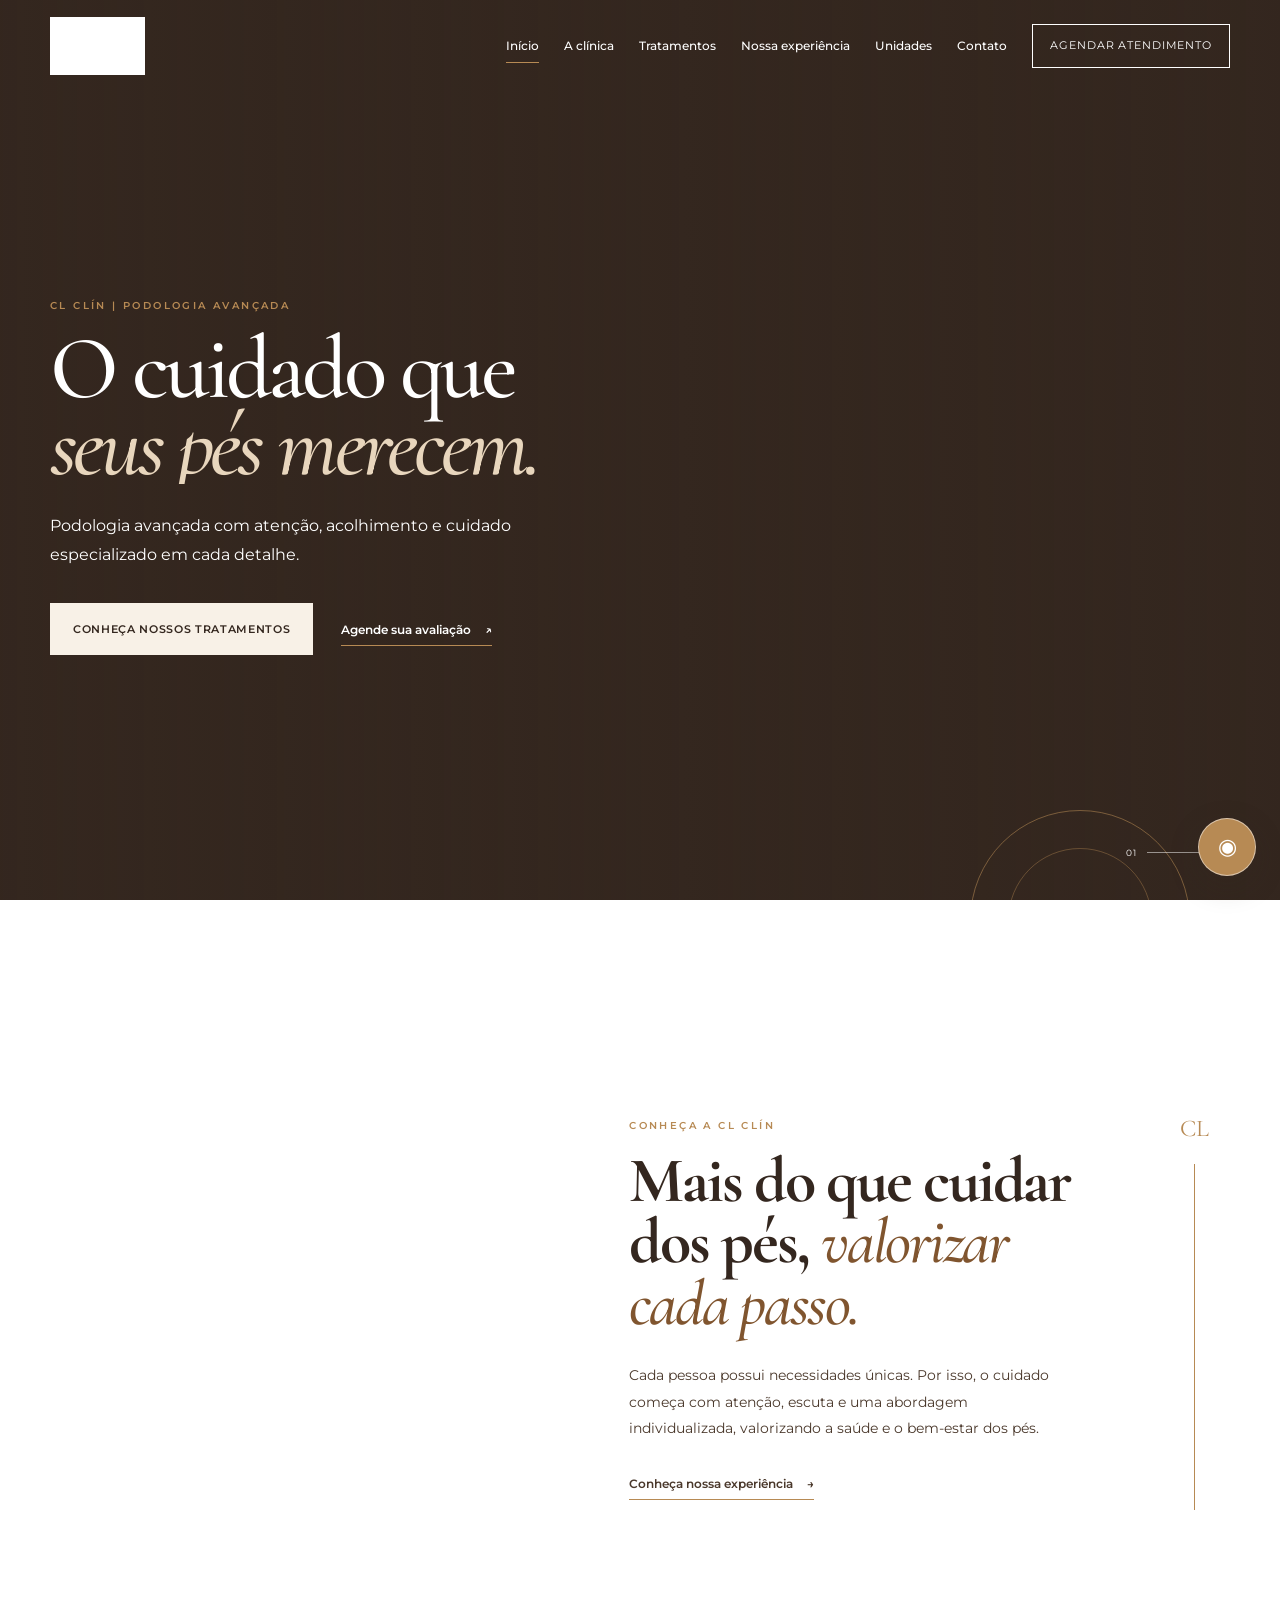
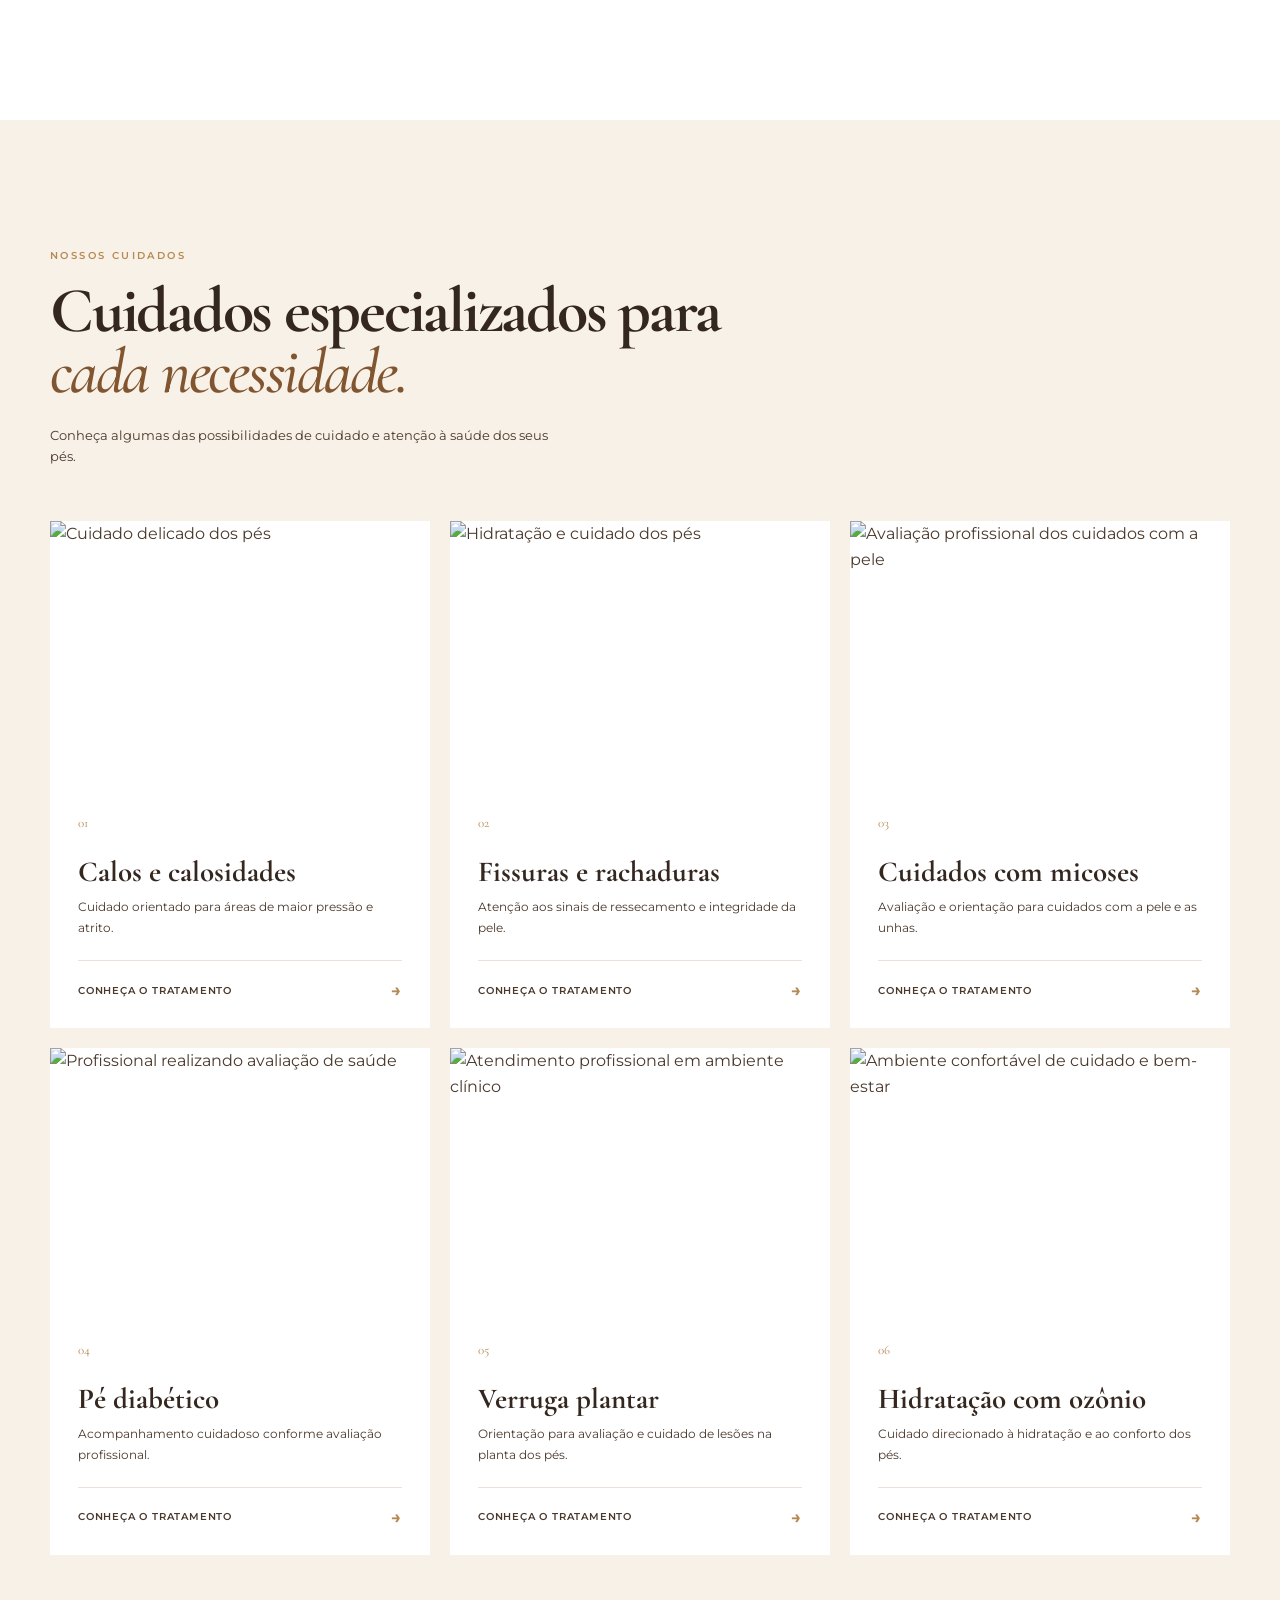
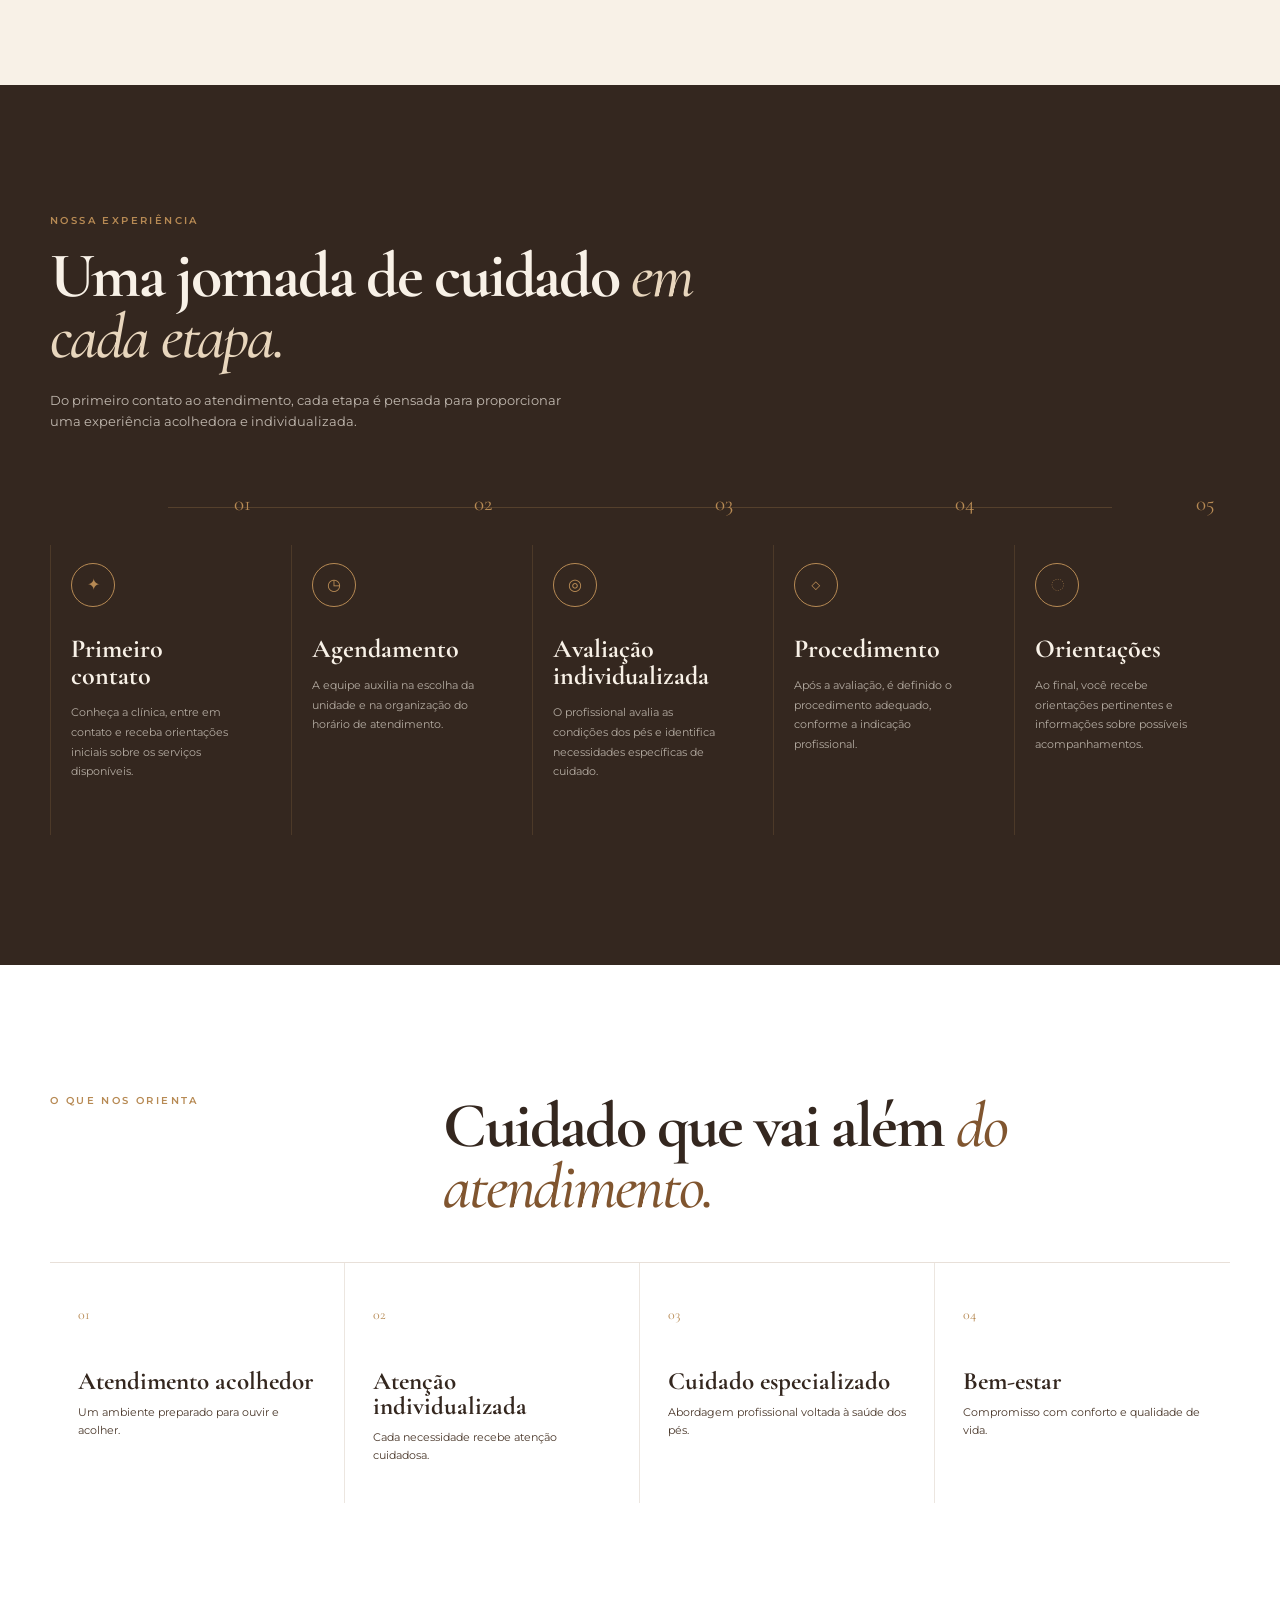
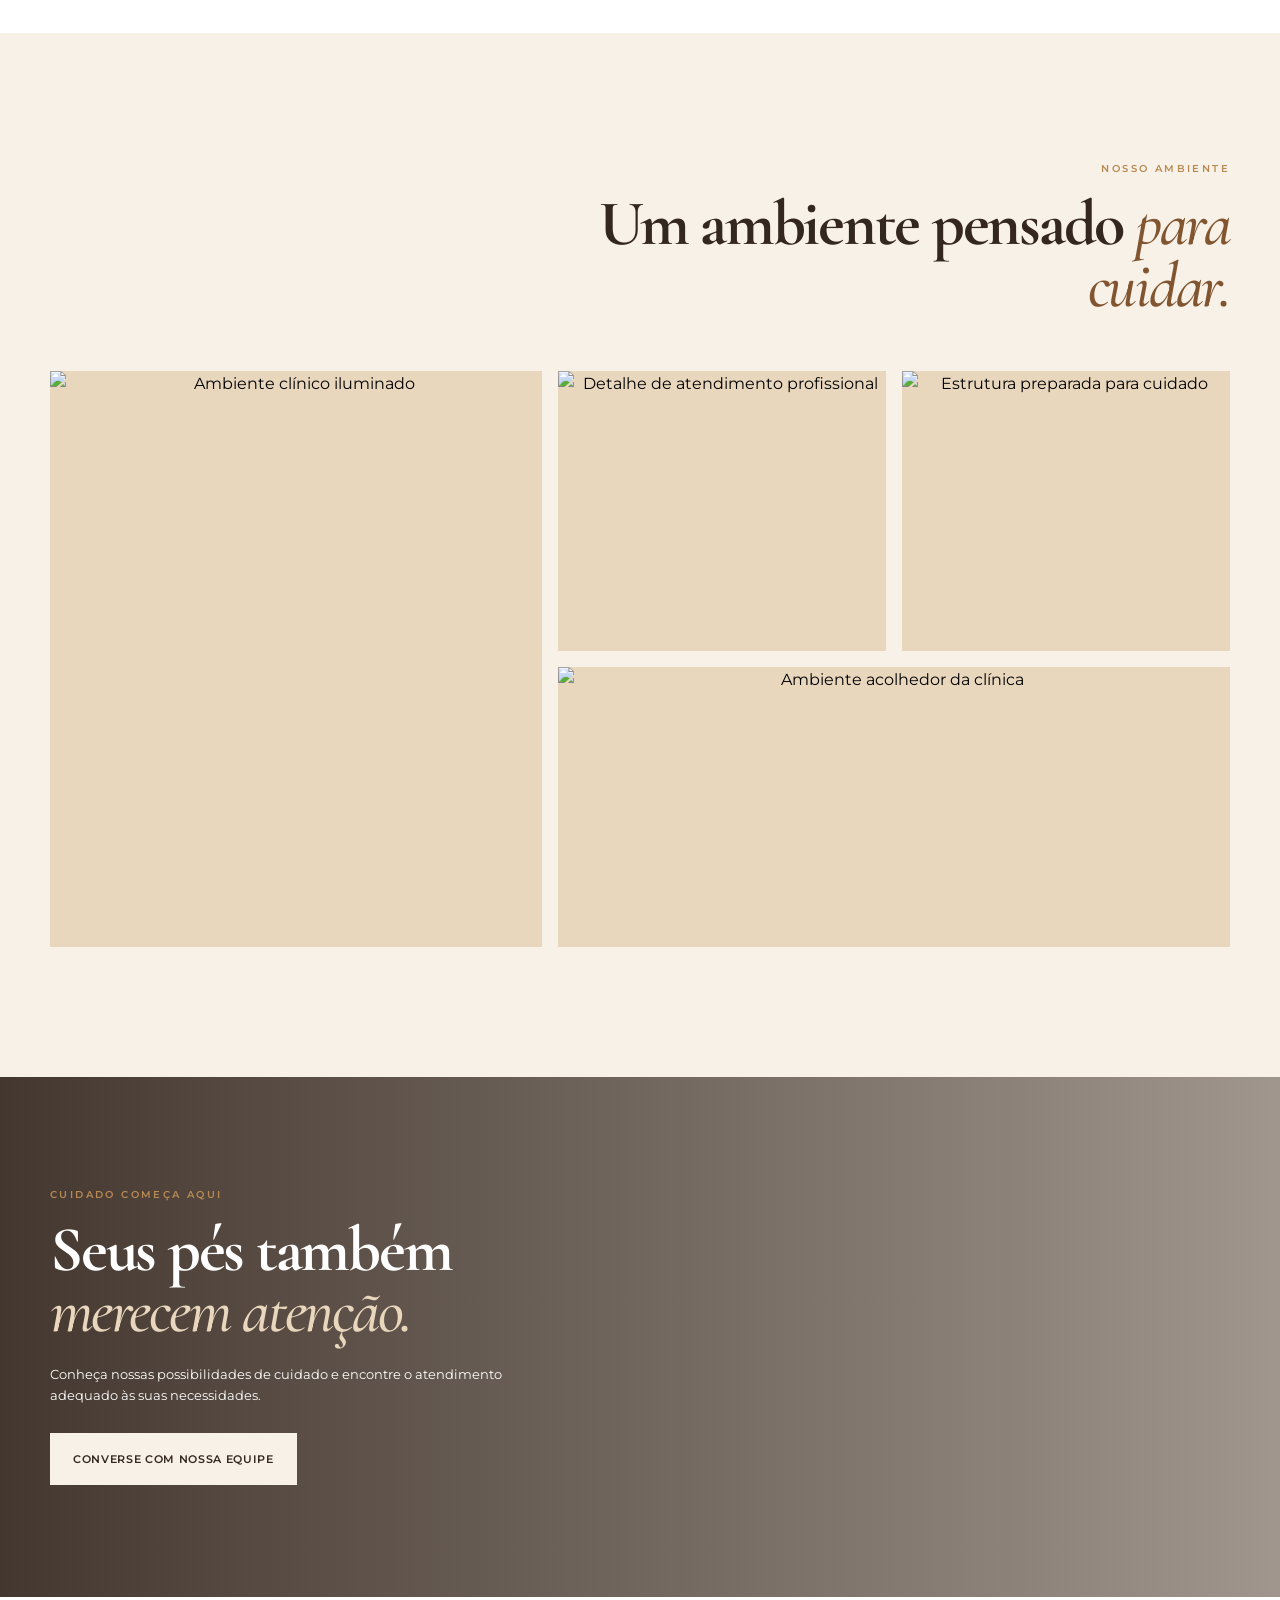
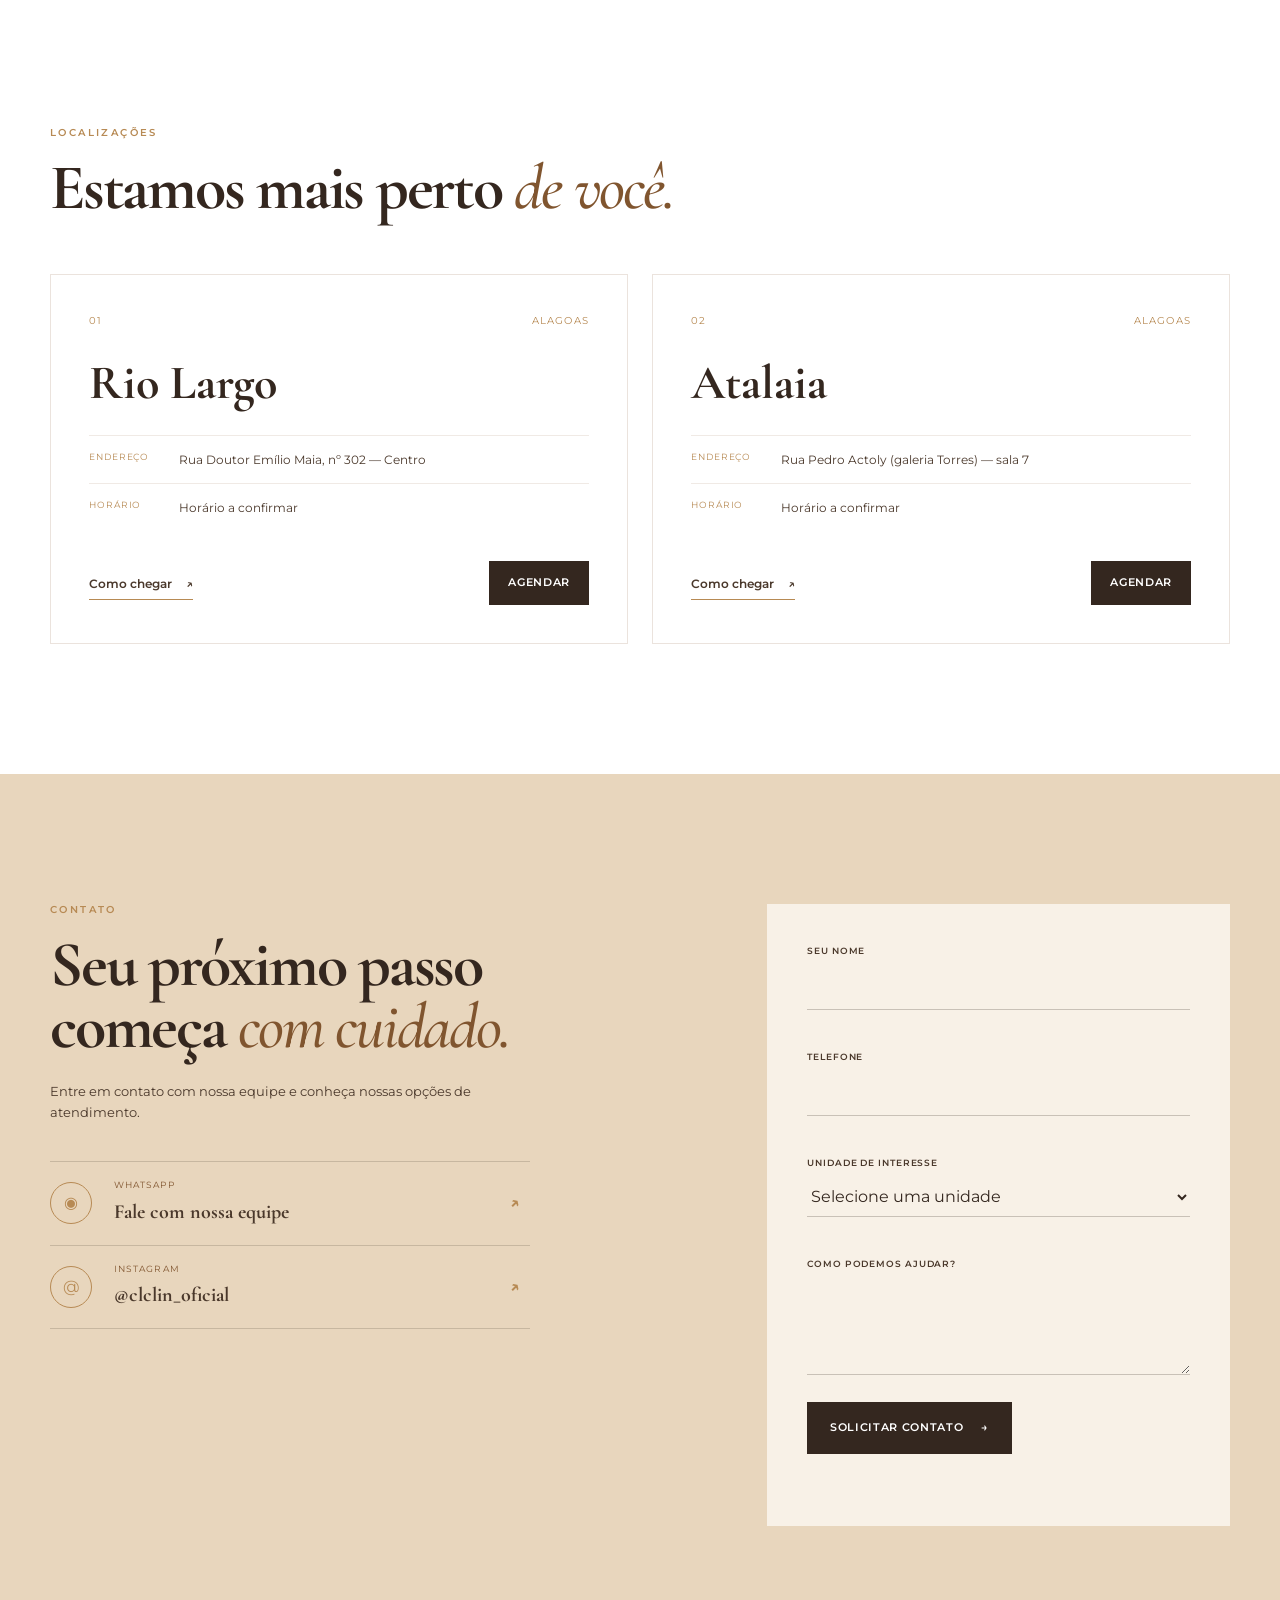
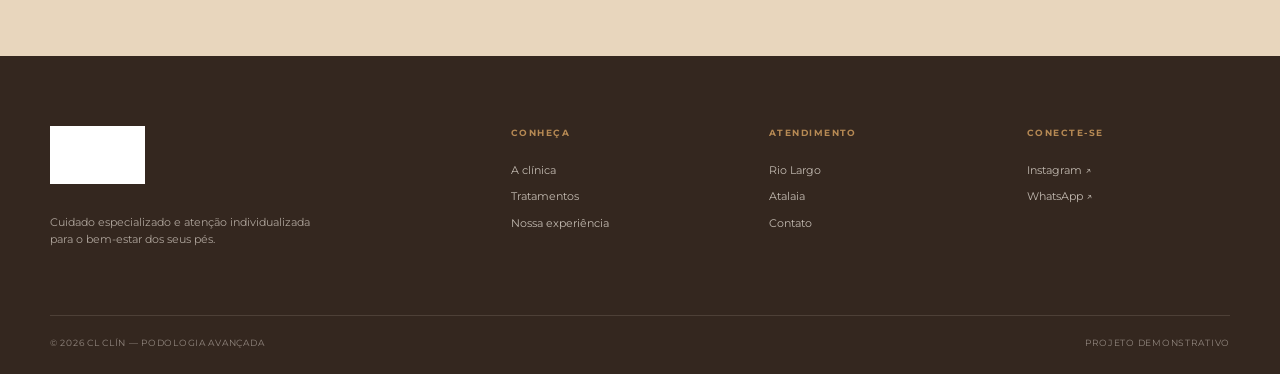
==== index.html @ 00a3ef9c "up" ====
<!DOCTYPE html>
<html lang="pt-BR">
<head>
  <meta charset="UTF-8">
  <meta name="viewport" content="width=device-width, initial-scale=1.0">
  <meta name="theme-color" content="#34271F">
  <meta name="description" content="CL CLÍN — Podologia Avançada. Cuidado especializado, acolhedor e individualizado para seus pés.">
  <meta property="og:title" content="CL CLÍN — Podologia Avançada">
  <meta property="og:description" content="Cuidado especializado e atenção individualizada para seus pés.">
  <meta property="og:type" content="website">
  <title>CL CLÍN — Podologia Avançada</title>
  <link rel="preconnect" href="https://fonts.googleapis.com">
  <link rel="preconnect" href="https://fonts.gstatic.com" crossorigin>
  <link href="https://fonts.googleapis.com/css2?family=Cormorant+Garamond:wght@500;600&family=Montserrat:wght@400;500;600&display=swap" rel="stylesheet">
  <link rel="stylesheet" href="css/style.css">
</head>
<body>
  <a class="skip-link" href="#conteudo">Pular para o conteúdo</a>

  <header class="site-header" id="topo">
    <div class="container header-inner">
      <a class="brand" href="#inicio" aria-label="CL CLÍN — início">
        <img class="brand-logo" src="assets/images/cl-clin-logo.png" alt="CL CLÍN — Podologia Avançada">
      </a>

      <button class="menu-toggle" type="button" aria-expanded="false" aria-controls="menu-principal" aria-label="Abrir menu">
        <span></span><span></span>
      </button>

      <nav class="main-nav" id="menu-principal" aria-label="Menu principal">
        <a href="#inicio" class="nav-link active">Início</a>
        <a href="#clinica" class="nav-link">A clínica</a>
        <a href="#tratamentos" class="nav-link">Tratamentos</a>
        <a href="#experiencia" class="nav-link">Nossa experiência</a>
        <a href="#unidades" class="nav-link">Unidades</a>
        <a href="#contato" class="nav-link">Contato</a>
        <a href="#contato" class="nav-cta">Agendar atendimento</a>
      </nav>
    </div>
  </header>

  <main id="conteudo">
    <section class="hero" id="inicio" aria-labelledby="hero-title">
      <div class="hero-image" role="img" aria-label="Cuidado especializado nos pés em ambiente clínico"></div>
      <div class="hero-overlay"></div>
      <div class="hero-ornament ornament-left"></div>
      <div class="container hero-inner">
        <p class="eyebrow hero-eyebrow">CL CLÍN | PODOLOGIA AVANÇADA</p>
        <h1 id="hero-title">O cuidado que<br><em>seus pés merecem.</em></h1>
        <p class="hero-subtitle">Podologia avançada com atenção, acolhimento e cuidado especializado em cada detalhe.</p>
        <div class="hero-actions">
          <a class="button button-light" href="#tratamentos">Conheça nossos tratamentos</a>
          <a class="text-link text-link-light" href="#contato">Agende sua avaliação <span aria-hidden="true">↗</span></a>
        </div>
      </div>
      <div class="hero-index" aria-hidden="true"><span>01</span><i></i><span>06</span></div>
    </section>

    <section class="about section" id="clinica" aria-labelledby="about-title">
      <div class="container about-grid">
        <div class="about-visual reveal-image">
          <img src="https://images.unsplash.com/photo-1576091160399-112ba8d25d1d?auto=format&fit=crop&w=1200&q=85" alt="Profissional cuidadando de uma pessoa em ambiente de saúde" loading="lazy">
          <span class="image-caption">Cuidado em cada detalhe</span>
        </div>
        <div class="about-copy reveal">
          <p class="eyebrow">Conheça a CL CLÍN</p>
          <h2 id="about-title">Mais do que cuidar dos pés, <em>valorizar cada passo.</em></h2>
          <p>Cada pessoa possui necessidades únicas. Por isso, o cuidado começa com atenção, escuta e uma abordagem individualizada, valorizando a saúde e o bem-estar dos pés.</p>
          <a class="text-link" href="#experiencia">Conheça nossa experiência <span aria-hidden="true">→</span></a>
        </div>
        <div class="about-detail" aria-hidden="true">
          <span>CL</span>
          <i></i>
        </div>
      </div>
    </section>

    <section class="treatments section" id="tratamentos" aria-labelledby="treatments-title">
      <div class="container">
        <header class="section-heading reveal">
          <p class="eyebrow">Nossos cuidados</p>
          <h2 id="treatments-title">Cuidados especializados para <em>cada necessidade.</em></h2>
          <p>Conheça algumas das possibilidades de cuidado e atenção à saúde dos seus pés.</p>
        </header>

        <div class="treatment-grid">
          <article class="treatment-card reveal" data-treatment="calos">
            <button type="button" class="card-hit" aria-label="Conhecer tratamento de calos e calosidades">
              <div class="treatment-image"><img src="https://images.unsplash.com/photo-1519824145371-296894a0daa9?auto=format&fit=crop&w=900&q=82" alt="Cuidado delicado dos pés" loading="lazy"></div>
              <div class="treatment-body"><span>01</span><h3>Calos e calosidades</h3><p>Cuidado orientado para áreas de maior pressão e atrito.</p><span class="card-action">Conheça o tratamento <b aria-hidden="true">→</b></span></div>
            </button>
          </article>
          <article class="treatment-card reveal" data-treatment="fissuras">
            <button type="button" class="card-hit" aria-label="Conhecer tratamento de fissuras e rachaduras">
              <div class="treatment-image"><img src="https://images.unsplash.com/photo-1604654894610-df63bc536371?auto=format&fit=crop&w=900&q=82" alt="Hidratação e cuidado dos pés" loading="lazy"></div>
              <div class="treatment-body"><span>02</span><h3>Fissuras e rachaduras</h3><p>Atenção aos sinais de ressecamento e integridade da pele.</p><span class="card-action">Conheça o tratamento <b aria-hidden="true">→</b></span></div>
            </button>
          </article>
          <article class="treatment-card reveal" data-treatment="micoses">
            <button type="button" class="card-hit" aria-label="Conhecer cuidado com micoses">
              <div class="treatment-image"><img src="https://images.unsplash.com/photo-1584466977773-e625c37cdd50?auto=format&fit=crop&w=900&q=82" alt="Avaliação profissional dos cuidados com a pele" loading="lazy"></div>
              <div class="treatment-body"><span>03</span><h3>Cuidados com micoses</h3><p>Avaliação e orientação para cuidados com a pele e as unhas.</p><span class="card-action">Conheça o tratamento <b aria-hidden="true">→</b></span></div>
            </button>
          </article>
          <article class="treatment-card reveal" data-treatment="diabetico">
            <button type="button" class="card-hit" aria-label="Conhecer cuidado para pé diabético">
              <div class="treatment-image"><img src="https://images.unsplash.com/photo-1584982751601-97dcc096659c?auto=format&fit=crop&w=900&q=82" alt="Profissional realizando avaliação de saúde" loading="lazy"></div>
              <div class="treatment-body"><span>04</span><h3>Pé diabético</h3><p>Acompanhamento cuidadoso conforme avaliação profissional.</p><span class="card-action">Conheça o tratamento <b aria-hidden="true">→</b></span></div>
            </button>
          </article>
          <article class="treatment-card reveal" data-treatment="verruga">
            <button type="button" class="card-hit" aria-label="Conhecer cuidado com verruga plantar">
              <div class="treatment-image"><img src="https://images.unsplash.com/photo-1559839734-2b71ea197ec2?auto=format&fit=crop&w=900&q=82" alt="Atendimento profissional em ambiente clínico" loading="lazy"></div>
              <div class="treatment-body"><span>05</span><h3>Verruga plantar</h3><p>Orientação para avaliação e cuidado de lesões na planta dos pés.</p><span class="card-action">Conheça o tratamento <b aria-hidden="true">→</b></span></div>
            </button>
          </article>
          <article class="treatment-card reveal" data-treatment="ozonio">
            <button type="button" class="card-hit" aria-label="Conhecer hidratação com ozônio">
              <div class="treatment-image"><img src="https://images.unsplash.com/photo-1600334089648-b0d9d3028eb2?auto=format&fit=crop&w=900&q=82" alt="Ambiente confortável de cuidado e bem-estar" loading="lazy"></div>
              <div class="treatment-body"><span>06</span><h3>Hidratação com ozônio</h3><p>Cuidado direcionado à hidratação e ao conforto dos pés.</p><span class="card-action">Conheça o tratamento <b aria-hidden="true">→</b></span></div>
            </button>
          </article>
        </div>
      </div>
    </section>

    <section class="experience section" id="experiencia" aria-labelledby="experience-title">
      <div class="container">
        <header class="section-heading section-heading-light reveal">
          <p class="eyebrow">Nossa experiência</p>
          <h2 id="experience-title">Uma jornada de cuidado <em>em cada etapa.</em></h2>
          <p>Do primeiro contato ao atendimento, cada etapa é pensada para proporcionar uma experiência acolhedora e individualizada.</p>
        </header>
        <div class="timeline" role="list">
          <div class="timeline-line" aria-hidden="true"><span></span></div>
          <article class="timeline-step reveal" role="listitem"><span class="step-number">01</span><div class="step-icon" aria-hidden="true">✦</div><h3>Primeiro contato</h3><p>Conheça a clínica, entre em contato e receba orientações iniciais sobre os serviços disponíveis.</p></article>
          <article class="timeline-step reveal" role="listitem"><span class="step-number">02</span><div class="step-icon" aria-hidden="true">◷</div><h3>Agendamento</h3><p>A equipe auxilia na escolha da unidade e na organização do horário de atendimento.</p></article>
          <article class="timeline-step reveal" role="listitem"><span class="step-number">03</span><div class="step-icon" aria-hidden="true">◎</div><h3>Avaliação individualizada</h3><p>O profissional avalia as condições dos pés e identifica necessidades específicas de cuidado.</p></article>
          <article class="timeline-step reveal" role="listitem"><span class="step-number">04</span><div class="step-icon" aria-hidden="true">◇</div><h3>Procedimento</h3><p>Após a avaliação, é definido o procedimento adequado, conforme a indicação profissional.</p></article>
          <article class="timeline-step reveal" role="listitem"><span class="step-number">05</span><div class="step-icon" aria-hidden="true">◌</div><h3>Orientações</h3><p>Ao final, você recebe orientações pertinentes e informações sobre possíveis acompanhamentos.</p></article>
        </div>
      </div>
    </section>

    <section class="differentials section" aria-labelledby="differentials-title">
      <div class="container">
        <header class="differential-heading reveal">
          <p class="eyebrow">O que nos orienta</p>
          <h2 id="differentials-title">Cuidado que vai além <em>do atendimento.</em></h2>
        </header>
        <div class="differential-list">
          <article class="differential-item reveal"><span>01</span><h3>Atendimento acolhedor</h3><p>Um ambiente preparado para ouvir e acolher.</p></article>
          <article class="differential-item reveal"><span>02</span><h3>Atenção individualizada</h3><p>Cada necessidade recebe atenção cuidadosa.</p></article>
          <article class="differential-item reveal"><span>03</span><h3>Cuidado especializado</h3><p>Abordagem profissional voltada à saúde dos pés.</p></article>
          <article class="differential-item reveal"><span>04</span><h3>Bem-estar</h3><p>Compromisso com conforto e qualidade de vida.</p></article>
        </div>
      </div>
    </section>

    <section class="gallery section" aria-labelledby="gallery-title">
      <div class="container">
        <header class="section-heading gallery-heading reveal">
          <p class="eyebrow">Nosso ambiente</p>
          <h2 id="gallery-title">Um ambiente pensado <em>para cuidar.</em></h2>
        </header>
        <div class="gallery-grid">
          <button class="gallery-item gallery-item-tall reveal" type="button" data-full="https://images.unsplash.com/photo-1629909613654-28e377c37b09?auto=format&fit=crop&w=1600&q=90" aria-label="Ampliar fotografia do ambiente clínico"><img src="https://images.unsplash.com/photo-1629909613654-28e377c37b09?auto=format&fit=crop&w=900&q=82" alt="Ambiente clínico iluminado" loading="lazy"></button>
          <button class="gallery-item reveal" type="button" data-full="https://images.unsplash.com/photo-1576091160550-2173dba999ef?auto=format&fit=crop&w=1600&q=90" aria-label="Ampliar fotografia de atendimento"><img src="https://images.unsplash.com/photo-1576091160550-2173dba999ef?auto=format&fit=crop&w=900&q=82" alt="Detalhe de atendimento profissional" loading="lazy"></button>
          <button class="gallery-item reveal" type="button" data-full="https://images.unsplash.com/photo-1579684385127-1ef15d508118?auto=format&fit=crop&w=1600&q=90" aria-label="Ampliar fotografia de estrutura de cuidado"><img src="https://images.unsplash.com/photo-1579684385127-1ef15d508118?auto=format&fit=crop&w=900&q=82" alt="Estrutura preparada para cuidado" loading="lazy"></button>
          <button class="gallery-item gallery-item-wide reveal" type="button" data-full="https://images.unsplash.com/photo-1538108149393-fbbd81895907?auto=format&fit=crop&w=1600&q=90" aria-label="Ampliar fotografia do ambiente"><img src="https://images.unsplash.com/photo-1538108149393-fbbd81895907?auto=format&fit=crop&w=1200&q=82" alt="Ambiente acolhedor da clínica" loading="lazy"></button>
        </div>
      </div>
    </section>

    <section class="interlude" aria-label="Chamada para agendamento">
      <div class="interlude-image"></div>
      <div class="container interlude-inner reveal">
        <p class="eyebrow">Cuidado começa aqui</p>
        <h2>Seus pés também<br><em>merecem atenção.</em></h2>
        <p>Conheça nossas possibilidades de cuidado e encontre o atendimento adequado às suas necessidades.</p>
        <a class="button button-light" href="#contato">Converse com nossa equipe</a>
      </div>
    </section>

    <section class="units section" id="unidades" aria-labelledby="units-title">
      <div class="container">
        <header class="section-heading reveal">
          <p class="eyebrow">Localizações</p>
          <h2 id="units-title">Estamos mais perto <em>de você.</em></h2>
        </header>
        <div class="unit-grid">
          <article class="unit-card reveal">
            <div class="unit-top"><span>01</span><span class="unit-state">Alagoas</span></div>
            <h3>Rio Largo</h3>
            <dl><div><dt>Endereço</dt><dd>Rua Doutor Emílio Maia, nº 302 — Centro</dd></div><div><dt>Horário</dt><dd>Horário a confirmar</dd></div></dl>
            <div class="unit-actions"><a class="text-link" href="https://www.google.com/maps/search/?api=1&query=Rio+Largo+Alagoas" target="_blank" rel="noopener">Como chegar <span>↗</span></a><a class="button button-small" href="#contato">Agendar</a></div>
          </article>
          <article class="unit-card reveal">
            <div class="unit-top"><span>02</span><span class="unit-state">Alagoas</span></div>
            <h3>Atalaia</h3>
            <dl><div><dt>Endereço</dt><dd>Rua Pedro Actoly (galeria Torres) — sala 7</dd></div><div><dt>Horário</dt><dd>Horário a confirmar</dd></div></dl>
            <div class="unit-actions"><a class="text-link" href="https://www.google.com/maps/search/?api=1&query=Atalaia+Alagoas" target="_blank" rel="noopener">Como chegar <span>↗</span></a><a class="button button-small" href="#contato">Agendar</a></div>
          </article>
        </div>
      </div>
    </section>

    <section class="contact section" id="contato" aria-labelledby="contact-title">
      <div class="container contact-grid">
        <div class="contact-copy reveal">
          <p class="eyebrow">Contato</p>
          <h2 id="contact-title">Seu próximo passo começa <em>com cuidado.</em></h2>
          <p>Entre em contato com nossa equipe e conheça nossas opções de atendimento.</p>
          <div class="contact-links">
            <a class="contact-link" id="whatsapp-link" href="#" target="_blank" rel="noopener"><span class="contact-icon">◉</span><span><small>WhatsApp</small><strong>Fale com nossa equipe</strong></span><b>↗</b></a>
            <a class="contact-link" id="instagram-link" href="https://www.instagram.com/clclin_oficial/" target="_blank" rel="noopener"><span class="contact-icon">@</span><span><small>Instagram</small><strong>@clclin_oficial</strong></span><b>↗</b></a>
          </div>
        </div>
        <form class="contact-form reveal" id="contact-form" novalidate>
          <div class="form-row">
            <label for="name">Seu nome</label>
            <input id="name" name="name" type="text" autocomplete="name" required>
            <span class="field-error"></span>
          </div>
          <div class="form-row">
            <label for="phone">Telefone</label>
            <input id="phone" name="phone" type="tel" autocomplete="tel" required>
            <span class="field-error"></span>
          </div>
          <div class="form-row">
            <label for="unit">Unidade de interesse</label>
            <select id="unit" name="unit" required>
              <option value="">Selecione uma unidade</option>
              <option value="Rio Largo">Rio Largo</option>
              <option value="Atalaia">Atalaia</option>
            </select>
            <span class="field-error"></span>
          </div>
          <div class="form-row">
            <label for="message">Como podemos ajudar?</label>
            <textarea id="message" name="message" rows="3"></textarea>
          </div>
          <button class="button button-dark" type="submit">Solicitar contato <span aria-hidden="true">→</span></button>
          <p class="form-status" role="status" aria-live="polite"></p>
        </form>
      </div>
    </section>
  </main>

  <footer class="footer">
    <div class="container footer-grid">
      <div class="footer-brand">
        <a class="brand brand-footer" href="#inicio" aria-label="CL CLÍN — início"><img class="brand-logo" src="assets/images/cl-clin-logo.png" alt="CL CLÍN — Podologia Avançada"></a>
        <p>Cuidado especializado e atenção individualizada para o bem-estar dos seus pés.</p>
      </div>
      <nav class="footer-nav" aria-label="Navegação do rodapé"><strong>Conheça</strong><a href="#clinica">A clínica</a><a href="#tratamentos">Tratamentos</a><a href="#experiencia">Nossa experiência</a></nav>
      <nav class="footer-nav" aria-label="Unidades e contatos"><strong>Atendimento</strong><a href="#unidades">Rio Largo</a><a href="#unidades">Atalaia</a><a href="#contato">Contato</a></nav>
      <div class="footer-social"><strong>Conecte-se</strong><a id="footer-instagram" href="https://www.instagram.com/clclin_oficial/" target="_blank" rel="noopener">Instagram ↗</a><a id="footer-whatsapp" href="#" target="_blank" rel="noopener">WhatsApp ↗</a></div>
    </div>
    <div class="container footer-bottom"><span>© <span id="year"></span> CL CLÍN — Podologia Avançada</span><span>Projeto demonstrativo</span></div>
  </footer>

  <a class="whatsapp-float" id="whatsapp-float" href="#" target="_blank" rel="noopener" aria-label="Conversar pelo WhatsApp"><span aria-hidden="true">◉</span></a>

  <div class="modal treatment-modal" id="treatment-modal" role="dialog" aria-modal="true" aria-labelledby="modal-title" hidden>
    <div class="modal-backdrop" data-close-modal></div>
    <div class="modal-panel" role="document">
      <button class="modal-close" type="button" aria-label="Fechar" data-close-modal>×</button>
      <p class="eyebrow">CL CLÍN — Podologia Avançada</p>
      <h2 id="modal-title"></h2>
      <p id="modal-description"></p>
      <a class="button button-dark" href="#contato" data-close-modal>Conversar com a equipe</a>
    </div>
  </div>

  <div class="modal lightbox" id="lightbox" role="dialog" aria-modal="true" aria-label="Imagem ampliada" hidden>
    <button class="lightbox-close" type="button" aria-label="Fechar imagem" data-close-lightbox>×</button>
    <div class="lightbox-image"><img id="lightbox-img" src="" alt=""></div>
  </div>

  <script src="js/script.js"></script>
</body>
</html>
---- css/style.css ----
:root {
  --cream: #F8F1E7;
  --beige: #E8D6BD;
  --gold: #B78A54;
  --brown: #80552F;
  --coffee: #34271F;
  --white: #FFFFFF;
  --ink: #4A382B;
  --serif: "Cormorant Garamond", Georgia, serif;
  --sans: "Montserrat", Arial, sans-serif;
  --container: min(1180px, calc(100% - 48px));
  --ease: cubic-bezier(.22, 1, .36, 1);
  --transition: 500ms var(--ease);
}

* { box-sizing: border-box; }
html { scroll-behavior: smooth; }
body { margin: 0; font-family: var(--sans); color: var(--ink); background: var(--cream); line-height: 1.6; overflow-x: hidden; }
body.modal-open { overflow: hidden; }
img { display: block; max-width: 100%; }
a { color: inherit; text-decoration: none; }
button, input, select, textarea { font: inherit; }
button { cursor: pointer; }
.container { width: var(--container); margin-inline: auto; }
.section { padding: 130px 0; }
.skip-link { position: fixed; left: 16px; top: -60px; z-index: 1000; background: var(--white); color: var(--coffee); padding: 10px 16px; }
.skip-link:focus { top: 16px; }

.site-header { position: fixed; z-index: 100; inset: 0 0 auto; height: 92px; color: var(--white); transition: height var(--transition), background var(--transition), color var(--transition), box-shadow var(--transition); }
.site-header.scrolled { height: 76px; color: var(--coffee); background: rgba(248, 241, 231, .96); box-shadow: 0 1px 0 rgba(52, 39, 31, .08); backdrop-filter: blur(14px); }
.header-inner { height: 100%; display: flex; align-items: center; justify-content: space-between; }
.brand { display: inline-flex; align-items: center; gap: 10px; }
.brand-logo { width: 190px; height: 58px; object-fit: contain; object-position: left center; filter: brightness(0) invert(1); }
.site-header.scrolled .brand-logo { filter: none; }
.brand-mark { width: 48px; height: 48px; border: 1px solid currentColor; border-radius: 50%; display: grid; place-items: center; font-family: var(--serif); font-size: 20px; letter-spacing: -2px; }
.brand-copy { display: flex; flex-direction: column; line-height: 1; }
.brand-copy strong { font-family: var(--serif); font-size: 25px; letter-spacing: .06em; }
.brand-copy small { margin-top: 6px; font-size: 7px; letter-spacing: .24em; }
.main-nav { display: flex; align-items: center; gap: 25px; }
.nav-link { position: relative; font-size: 12px; font-weight: 500; padding: 32px 0; }
.nav-link::after { content: ""; position: absolute; left: 0; right: 100%; bottom: 25px; height: 1px; background: var(--gold); transition: right 350ms var(--ease); }
.nav-link:hover::after, .nav-link.active::after { right: 0; }
.nav-cta { border: 1px solid currentColor; padding: 12px 17px; font-size: 11px; text-transform: uppercase; letter-spacing: .08em; transition: var(--transition); }
.nav-cta:hover { background: var(--gold); border-color: var(--gold); color: var(--white); }
.menu-toggle { display: none; }

.hero { min-height: 760px; height: 100svh; max-height: 980px; position: relative; color: var(--white); display: flex; align-items: center; overflow: hidden; background: var(--coffee); }
.hero-image { position: absolute; inset: 0; background: url("https://images.unsplash.com/photo-1576091160399-112ba8d25d1d?auto=format&fit=crop&w=1900&q=88") center 38%/cover no-repeat; transform: scale(1.06); animation: heroReveal 1.8s var(--ease) forwards; }
.hero-overlay { position: absolute; inset: 0; background: linear-gradient(90deg, rgba(52,39,31,.78) 0%, rgba(52,39,31,.42) 48%, rgba(52,39,31,.08) 100%); }
.hero-ornament { position: absolute; width: 220px; height: 220px; border: 1px solid rgba(183,138,84,.55); border-radius: 50%; right: 7%; bottom: -130px; }
.hero-ornament::after { content: ""; position: absolute; width: 65%; height: 65%; border: 1px solid rgba(183,138,84,.4); border-radius: 50%; left: 17%; top: 17%; }
.hero-inner { position: relative; z-index: 2; padding-top: 55px; }
.eyebrow { margin: 0 0 18px; color: var(--gold); font-size: 10px; line-height: 1.2; font-weight: 600; letter-spacing: .24em; text-transform: uppercase; }
.hero-eyebrow { opacity: 0; animation: fadeUp .8s .25s var(--ease) forwards; }
.hero h1 { max-width: 760px; margin: 0; font-family: var(--serif); font-size: clamp(58px, 7vw, 98px); line-height: .86; font-weight: 500; letter-spacing: -.045em; }
.hero h1 em { font-weight: 500; color: var(--beige); }
.hero h1, .hero-subtitle, .hero-actions { clip-path: inset(0 0 100% 0); animation: titleReveal 1.2s .15s var(--ease) forwards; }
.hero-subtitle { clip-path: inset(0 0 100% 0); max-width: 560px; margin: 28px 0 34px; font-size: 16px; line-height: 1.8; animation-delay: .55s; }
.hero-actions { clip-path: inset(0 0 100% 0); display: flex; align-items: center; gap: 28px; animation-delay: .75s; }
.button { min-height: 52px; display: inline-flex; align-items: center; justify-content: center; gap: 18px; border: 1px solid transparent; padding: 14px 22px; font-size: 11px; font-weight: 600; letter-spacing: .06em; text-transform: uppercase; transition: var(--transition); }
.button-light { background: var(--cream); color: var(--coffee); }
.button-light:hover { background: var(--gold); color: var(--white); }
.button-dark { background: var(--coffee); color: var(--white); }
.button-dark:hover { background: var(--gold); }
.button-small { min-height: 44px; padding: 10px 18px; background: var(--coffee); color: var(--white); }
.text-link { display: inline-flex; align-items: center; gap: 14px; padding: 8px 0 6px; border-bottom: 1px solid var(--gold); font-size: 12px; font-weight: 600; }
.text-link span { transition: transform 350ms var(--ease); }
.text-link:hover span { transform: translateX(5px); }
.text-link-light { color: var(--white); }
.hero-index { position: absolute; z-index: 3; right: 40px; bottom: 40px; display: flex; align-items: center; gap: 10px; font-size: 9px; letter-spacing: .1em; }
.hero-index i { width: 70px; height: 1px; background: rgba(255,255,255,.5); }

.about { background: var(--white); overflow: hidden; }
.about-grid { min-height: 520px; display: grid; grid-template-columns: minmax(320px, 1.05fr) .95fr 70px; align-items: center; gap: 70px; }
.about-visual { height: 560px; position: relative; }
.about-visual img { width: 100%; height: 100%; object-fit: cover; object-position: center; }
.about-visual::before { content: ""; position: absolute; z-index: -1; width: 140px; height: 140px; border: 1px solid var(--gold); border-radius: 50%; left: -55px; bottom: -55px; }
.image-caption { position: absolute; right: -28px; bottom: 28px; background: var(--cream); color: var(--brown); padding: 12px 18px; font-family: var(--serif); font-size: 18px; }
.about-copy h2, .section-heading h2, .differential-heading h2, .interlude h2, .contact-copy h2 { margin: 0; font-family: var(--serif); color: var(--coffee); font-size: clamp(46px, 5vw, 70px); line-height: .96; letter-spacing: -.035em; }
.about-copy h2 em, .section-heading h2 em, .differential-heading h2 em, .interlude h2 em, .contact-copy h2 em { color: var(--brown); font-weight: 500; }
.about-copy > p:not(.eyebrow) { max-width: 440px; margin: 28px 0 24px; font-size: 14px; line-height: 1.9; }
.about-detail { height: 400px; display: flex; align-items: center; flex-direction: column; color: var(--gold); }
.about-detail span { font-family: var(--serif); font-size: 24px; }
.about-detail i { width: 1px; flex: 1; margin-top: 16px; background: var(--gold); }

.treatments { background: var(--cream); }
.section-heading { max-width: 720px; margin-bottom: 55px; }
.section-heading > p:last-child { max-width: 520px; margin: 22px 0 0; font-size: 13px; }
.treatment-grid { display: grid; grid-template-columns: repeat(3, 1fr); gap: 20px; }
.treatment-card { min-width: 0; }
.card-hit { width: 100%; height: 100%; display: block; text-align: left; border: 0; padding: 0; color: var(--ink); background: var(--white); transition: transform var(--transition), box-shadow var(--transition); }
.card-hit:focus-visible { outline: 3px solid var(--gold); outline-offset: 4px; }
.treatment-card:hover .card-hit { transform: translateY(-8px); box-shadow: 0 18px 40px rgba(52,39,31,.10); }
.treatment-image { height: 260px; overflow: hidden; }
.treatment-image img { width: 100%; height: 100%; object-fit: cover; transition: transform 900ms var(--ease), filter 500ms; }
.treatment-card:hover .treatment-image img { transform: scale(1.055); filter: sepia(.08); }
.treatment-body { position: relative; min-height: 220px; padding: 28px 28px 24px; }
.treatment-body > span:first-child { color: var(--gold); font-family: var(--serif); font-size: 13px; }
.treatment-body h3 { margin: 22px 0 10px; font-family: var(--serif); color: var(--coffee); font-size: 29px; line-height: 1; transition: color 350ms; }
.treatment-card:hover h3 { color: var(--brown); }
.treatment-body p { margin: 0 0 22px; font-size: 12px; line-height: 1.75; }
.card-action { display: flex; justify-content: space-between; align-items: center; font-size: 10px; font-weight: 600; text-transform: uppercase; letter-spacing: .08em; border-top: 1px solid rgba(128,85,47,.18); padding-top: 16px; }
.card-action b { color: var(--gold); font-size: 17px; transition: transform 350ms var(--ease); }
.treatment-card:hover .card-action b { transform: translateX(5px); }

.experience { background: var(--coffee); color: var(--cream); overflow: hidden; }
.section-heading-light h2 { color: var(--cream); }
.section-heading-light h2 em { color: var(--beige); }
.section-heading-light > p:last-child { color: rgba(248,241,231,.72); }
.timeline { position: relative; display: grid; grid-template-columns: repeat(5, 1fr); gap: 25px; margin-top: 75px; padding-top: 38px; }
.timeline-line { position: absolute; left: 10%; right: 10%; top: 0; height: 1px; background: rgba(183,138,84,.25); overflow: hidden; }
.timeline-line span { display: block; width: 100%; height: 100%; background: var(--gold); transform: scaleX(0); transform-origin: left; transition: transform 1.8s var(--ease); }
.timeline.in-view .timeline-line span { transform: scaleX(1); }
.timeline-step { position: relative; min-height: 290px; border-left: 1px solid rgba(183,138,84,.18); padding: 18px 20px 10px; transition-delay: calc(var(--step, 0) * 120ms); }
.timeline-step:nth-of-type(2) { --step: 1; }
.timeline-step:nth-of-type(3) { --step: 2; }
.timeline-step:nth-of-type(4) { --step: 3; }
.timeline-step:nth-of-type(5) { --step: 4; }
.timeline-step:nth-of-type(6) { --step: 5; }
.step-number { position: absolute; right: 15px; top: -58px; color: var(--gold); font-family: var(--serif); font-size: 21px; }
.step-icon { width: 44px; height: 44px; display: grid; place-items: center; border: 1px solid var(--gold); border-radius: 50%; color: var(--gold); margin-bottom: 28px; }
.timeline-step h3 { max-width: 150px; margin: 0 0 14px; font-family: var(--serif); font-size: 26px; line-height: 1.05; }
.timeline-step p { margin: 0; color: rgba(248,241,231,.65); font-size: 11px; line-height: 1.8; }

.differentials { background: var(--white); }
.differential-heading { display: grid; grid-template-columns: 1fr 2fr; align-items: end; border-bottom: 1px solid rgba(128,85,47,.18); padding-bottom: 45px; }
.differential-heading .eyebrow { align-self: start; }
.differential-list { display: grid; grid-template-columns: repeat(4, 1fr); }
.differential-item { min-height: 240px; border-right: 1px solid rgba(128,85,47,.15); padding: 38px 28px 20px; }
.differential-item:last-child { border-right: 0; }
.differential-item span { color: var(--gold); font-family: var(--serif); font-size: 14px; }
.differential-item h3 { margin: 42px 0 10px; font-family: var(--serif); color: var(--coffee); font-size: 25px; line-height: 1; }
.differential-item p { margin: 0; font-size: 11px; }

.gallery { background: var(--cream); }
.gallery-heading { margin-left: auto; text-align: right; }
.gallery-grid { display: grid; grid-template-columns: 1.2fr .8fr .8fr; grid-template-rows: 280px 280px; gap: 16px; }
.gallery-item { border: 0; padding: 0; overflow: hidden; background: var(--beige); }
.gallery-item-tall { grid-row: 1 / 3; }
.gallery-item-wide { grid-column: 2 / 4; }
.gallery-item img { width: 100%; height: 100%; object-fit: cover; transition: transform 900ms var(--ease); }
.gallery-item:hover img { transform: scale(1.055); }

.interlude { height: 520px; position: relative; display: flex; align-items: center; color: var(--white); overflow: hidden; }
.interlude-image { position: absolute; inset: 0; background: linear-gradient(90deg, rgba(52,39,31,.92), rgba(52,39,31,.45)), url("https://images.unsplash.com/photo-1519494026892-80bbd2d6fd0d?auto=format&fit=crop&w=1800&q=86") center/cover no-repeat; }
.interlude-inner { position: relative; z-index: 1; }
.interlude h2 { color: var(--white); }
.interlude h2 em { color: var(--beige); }
.interlude p:not(.eyebrow) { max-width: 480px; margin: 22px 0 28px; font-size: 13px; }

.units { background: var(--white); }
.unit-grid { display: grid; grid-template-columns: repeat(2, 1fr); gap: 24px; }
.unit-card { border: 1px solid rgba(128,85,47,.16); padding: 38px; transition: border-color var(--transition), transform var(--transition); }
.unit-card:hover { border-color: var(--gold); transform: translateY(-5px); }
.unit-top { display: flex; justify-content: space-between; color: var(--gold); font-size: 10px; text-transform: uppercase; letter-spacing: .12em; }
.unit-card h3 { margin: 30px 0 28px; font-family: var(--serif); color: var(--coffee); font-size: 48px; line-height: 1; }
.unit-card dl { margin: 0 0 30px; }
.unit-card dl div { display: grid; grid-template-columns: 90px 1fr; border-top: 1px solid rgba(128,85,47,.12); padding: 14px 0; }
.unit-card dt { color: var(--gold); font-size: 9px; text-transform: uppercase; letter-spacing: .1em; }
.unit-card dd { margin: 0; font-size: 12px; }
.unit-actions { display: flex; align-items: center; justify-content: space-between; }

.contact { background: var(--beige); }
.contact-grid { display: grid; grid-template-columns: 1fr .75fr; gap: 100px; align-items: start; }
.contact-copy > p:not(.eyebrow) { max-width: 460px; margin: 24px 0 38px; font-size: 13px; }
.contact-links { display: flex; flex-direction: column; max-width: 480px; }
.contact-link { min-height: 84px; display: grid; grid-template-columns: 48px 1fr 20px; align-items: center; gap: 16px; border-top: 1px solid rgba(52,39,31,.18); }
.contact-link:last-child { border-bottom: 1px solid rgba(52,39,31,.18); }
.contact-icon { width: 42px; height: 42px; display: grid; place-items: center; border: 1px solid var(--gold); border-radius: 50%; color: var(--gold); }
.contact-link small, .contact-link strong { display: block; }
.contact-link small { font-size: 9px; text-transform: uppercase; letter-spacing: .12em; color: var(--brown); }
.contact-link strong { margin-top: 3px; font-family: var(--serif); font-size: 20px; }
.contact-link b { color: var(--gold); }
.contact-form { background: var(--cream); padding: 40px; }
.form-row { position: relative; margin-bottom: 20px; }
.form-row label { display: block; margin-bottom: 7px; font-size: 9px; font-weight: 600; text-transform: uppercase; letter-spacing: .1em; }
.form-row input, .form-row select, .form-row textarea { width: 100%; border: 0; border-bottom: 1px solid rgba(52,39,31,.24); border-radius: 0; background: transparent; color: var(--coffee); outline: 0; padding: 9px 0; resize: vertical; }
.form-row input:focus, .form-row select:focus, .form-row textarea:focus { border-bottom-color: var(--gold); }
.form-row.invalid input, .form-row.invalid select { border-bottom-color: #9d3f32; }
.field-error { display: block; min-height: 16px; margin-top: 4px; color: #9d3f32; font-size: 9px; }
.form-status { min-height: 20px; margin: 12px 0 0; font-size: 11px; }

.footer { background: var(--coffee); color: var(--cream); padding: 70px 0 24px; }
.footer-grid { display: grid; grid-template-columns: 2fr 1fr 1fr 1fr; gap: 55px; }
.brand-footer { color: var(--cream); }
.brand-footer .brand-logo { filter: brightness(0) invert(1); }
.footer-brand p { max-width: 260px; margin-top: 22px; color: rgba(248,241,231,.62); font-size: 11px; }
.footer-nav, .footer-social { display: flex; flex-direction: column; gap: 9px; }
.footer-nav strong, .footer-social strong { margin-bottom: 12px; color: var(--gold); font-size: 9px; text-transform: uppercase; letter-spacing: .16em; }
.footer-nav a, .footer-social a { color: rgba(248,241,231,.72); font-size: 11px; }
.footer-nav a:hover, .footer-social a:hover { color: var(--beige); }
.footer-bottom { display: flex; justify-content: space-between; margin-top: 55px; border-top: 1px solid rgba(248,241,231,.12); padding-top: 20px; color: rgba(248,241,231,.48); font-size: 9px; text-transform: uppercase; letter-spacing: .08em; }

.whatsapp-float { position: fixed; z-index: 90; right: 24px; bottom: 24px; width: 58px; height: 58px; display: grid; place-items: center; border: 1px solid rgba(255,255,255,.5); border-radius: 50%; background: var(--gold); color: var(--white); box-shadow: 0 10px 30px rgba(52,39,31,.22); animation: floatIn .8s 1.2s var(--ease) both; transition: var(--transition); }
.whatsapp-float:hover { transform: translateY(-5px) rotate(3deg); background: var(--brown); }
.whatsapp-float span { font-size: 22px; }

.modal[hidden] { display: none; }
.modal { position: fixed; z-index: 300; inset: 0; }
.modal-backdrop { position: absolute; inset: 0; background: rgba(52,39,31,.68); backdrop-filter: blur(8px); }
.modal-panel { position: absolute; width: min(520px, calc(100% - 32px)); left: 50%; top: 50%; transform: translate(-50%, -50%); background: var(--cream); padding: 55px; box-shadow: 0 30px 80px rgba(52,39,31,.28); animation: modalIn 450ms var(--ease); }
.modal-panel h2 { margin: 0 0 18px; font-family: var(--serif); color: var(--coffee); font-size: 46px; line-height: 1; }
.modal-panel > p:not(.eyebrow) { margin: 0 0 28px; font-size: 13px; }
.modal-close, .lightbox-close { position: absolute; border: 0; background: transparent; color: var(--coffee); font-size: 30px; line-height: 1; }
.modal-close { right: 18px; top: 14px; }
.lightbox { display: grid; place-items: center; background: rgba(52,39,31,.92); }
.lightbox-close { z-index: 2; right: 28px; top: 24px; color: var(--white); }
.lightbox-image { width: min(1000px, calc(100% - 80px)); height: min(82vh, 760px); }
.lightbox-image img { width: 100%; height: 100%; object-fit: contain; }

.reveal, .reveal-image { opacity: 0; transition: opacity 800ms var(--ease), transform 800ms var(--ease); }
.reveal { transform: translateY(28px); }
.reveal-image { clip-path: inset(0 0 100% 0); }
.reveal.in-view, .reveal-image.in-view { opacity: 1; transform: translateY(0); }
.reveal-image.in-view { clip-path: inset(0 0 0 0); transition: opacity 800ms, transform 800ms, clip-path 1.2s var(--ease); }

:focus-visible { outline: 2px solid var(--gold); outline-offset: 4px; }

@keyframes heroReveal { to { transform: scale(1); } }
@keyframes titleReveal { to { clip-path: inset(0 0 0 0); } }
@keyframes fadeUp { to { opacity: 1; transform: translateY(0); } }
@keyframes floatIn { from { opacity: 0; transform: translateY(20px); } to { opacity: 1; transform: translateY(0); } }
@keyframes modalIn { from { opacity: 0; transform: translate(-50%, -46%); } to { opacity: 1; transform: translate(-50%, -50%); } }

@media (max-width: 980px) {
  :root { --container: min(100% - 40px, 760px); }
  .section { padding: 100px 0; }
  .site-header { height: 76px; }
  .menu-toggle { display: flex; width: 44px; height: 44px; border: 0; background: transparent; flex-direction: column; align-items: center; justify-content: center; gap: 8px; color: currentColor; }
  .menu-toggle span { width: 25px; height: 1px; background: currentColor; transition: var(--transition); }
  .menu-toggle.open span:first-child { transform: translateY(4px) rotate(45deg); }
  .menu-toggle.open span:last-child { transform: translateY(-4px) rotate(-45deg); }
  .main-nav { position: fixed; inset: 76px 0 auto; height: calc(100vh - 76px); display: flex; flex-direction: column; align-items: flex-start; gap: 0; padding: 35px 20px; background: var(--cream); color: var(--coffee); transform: translateX(100%); transition: transform 600ms var(--ease); }
  .main-nav.open { transform: translateX(0); }
  .nav-link { width: 100%; border-bottom: 1px solid rgba(52,39,31,.10); padding: 16px 0; font-family: var(--serif); font-size: 32px; }
  .nav-link::after { display: none; }
  .nav-cta { margin-top: 25px; }
  .about-grid { grid-template-columns: 1fr 1fr; gap: 35px; }
  .about-visual { height: 500px; }
  .about-detail { display: none; }
  .treatment-grid { grid-template-columns: repeat(2, 1fr); }
  .timeline { grid-template-columns: 1fr; gap: 0; margin-left: 20px; padding-top: 0; }
  .timeline-line { left: 0; right: auto; top: 20px; bottom: 20px; width: 1px; height: auto; }
  .timeline-line span { width: 100%; height: 100%; transform: scaleY(0); transform-origin: top; }
  .timeline.in-view .timeline-line span { transform: scaleY(1); }
  .timeline-step { min-height: 180px; border-left: 0; border-bottom: 1px solid rgba(183,138,84,.15); display: grid; grid-template-columns: 70px 90px 1fr; align-items: start; padding: 20px 10px 30px 20px; }
  .step-number { left: -29px; right: auto; top: 8px; background: var(--coffee); padding: 3px; }
  .step-icon { margin: 0; }
  .timeline-step h3 { max-width: none; }
  .differential-heading { grid-template-columns: 1fr; }
  .differential-heading h2 { max-width: 650px; }
  .differential-list { grid-template-columns: repeat(2, 1fr); }
  .differential-item:nth-child(2) { border-right: 0; }
  .differential-item { border-bottom: 1px solid rgba(128,85,47,.15); }
  .contact-grid { grid-template-columns: 1fr 1fr; gap: 40px; }
  .footer-grid { grid-template-columns: 2fr 1fr 1fr; }
  .footer-social { grid-column: 2 / 4; }
}

@media (max-width: 680px) {
  :root { --container: calc(100% - 32px); }
  .section { padding: 78px 0; }
  .brand-mark { width: 42px; height: 42px; }
  .brand-copy strong { font-size: 21px; }
  .hero { min-height: 680px; height: 100svh; align-items: flex-end; }
  .hero-image { background-position: 58% center; }
  .hero-overlay { background: linear-gradient(0deg, rgba(52,39,31,.88) 0%, rgba(52,39,31,.42) 75%, rgba(52,39,31,.12) 100%); }
  .hero-inner { padding: 0 0 75px; }
  .hero h1 { font-size: clamp(50px, 16vw, 68px); line-height: .9; }
  .hero-subtitle { max-width: 340px; margin: 22px 0 26px; font-size: 14px; }
  .hero-actions { align-items: flex-start; flex-direction: column; gap: 16px; }
  .hero-index { display: none; }
  .hero-ornament { width: 150px; height: 150px; }
  .about-grid { grid-template-columns: 1fr; }
  .about-visual { height: 430px; }
  .image-caption { right: 12px; bottom: 12px; }
  .about-copy { padding-top: 10px; }
  .about-copy h2, .section-heading h2, .differential-heading h2, .interlude h2, .contact-copy h2 { font-size: clamp(43px, 13vw, 58px); }
  .treatment-grid { grid-template-columns: 1fr; }
  .treatment-image { height: 300px; }
  .section-heading { margin-bottom: 38px; }
  .experience { padding-bottom: 60px; }
  .timeline { margin-top: 45px; }
  .timeline-step { grid-template-columns: 55px 1fr; min-height: 220px; }
  .timeline-step h3 { grid-column: 2; }
  .timeline-step p { grid-column: 2; }
  .differential-list { grid-template-columns: 1fr; }
  .differential-item { min-height: 190px; border-right: 0; }
  .differential-item h3 { margin-top: 28px; }
  .gallery-heading { text-align: left; }
  .gallery-grid { grid-template-columns: 1fr 1fr; grid-template-rows: 330px 180px 220px; }
  .gallery-item-tall { grid-row: auto; grid-column: 1 / 3; }
  .gallery-item-wide { grid-column: 1 / 3; }
  .interlude { height: 500px; }
  .unit-grid { grid-template-columns: 1fr; }
  .unit-card { padding: 28px 24px; }
  .unit-card h3 { font-size: 42px; }
  .contact-grid { grid-template-columns: 1fr; gap: 50px; }
  .contact-form { padding: 28px 22px; }
  .footer { padding-top: 55px; }
  .footer-grid { grid-template-columns: 1fr 1fr; gap: 38px 20px; }
  .footer-brand { grid-column: 1 / 3; }
  .footer-social { grid-column: 1 / 3; }
  .footer-bottom { flex-direction: column; gap: 8px; }
  .whatsapp-float { right: 16px; bottom: 16px; width: 54px; height: 54px; }
  .modal-panel { padding: 48px 24px 32px; }
  .modal-panel h2 { font-size: 38px; }
  .lightbox-image { width: calc(100% - 32px); height: 78vh; }
}

@media (prefers-reduced-motion: reduce) {
  html { scroll-behavior: auto; }
  *, *::before, *::after { animation-duration: .01ms !important; animation-delay: 0ms !important; transition-duration: .01ms !important; }
  .reveal, .reveal-image { opacity: 1; transform: none; clip-path: none; }
}
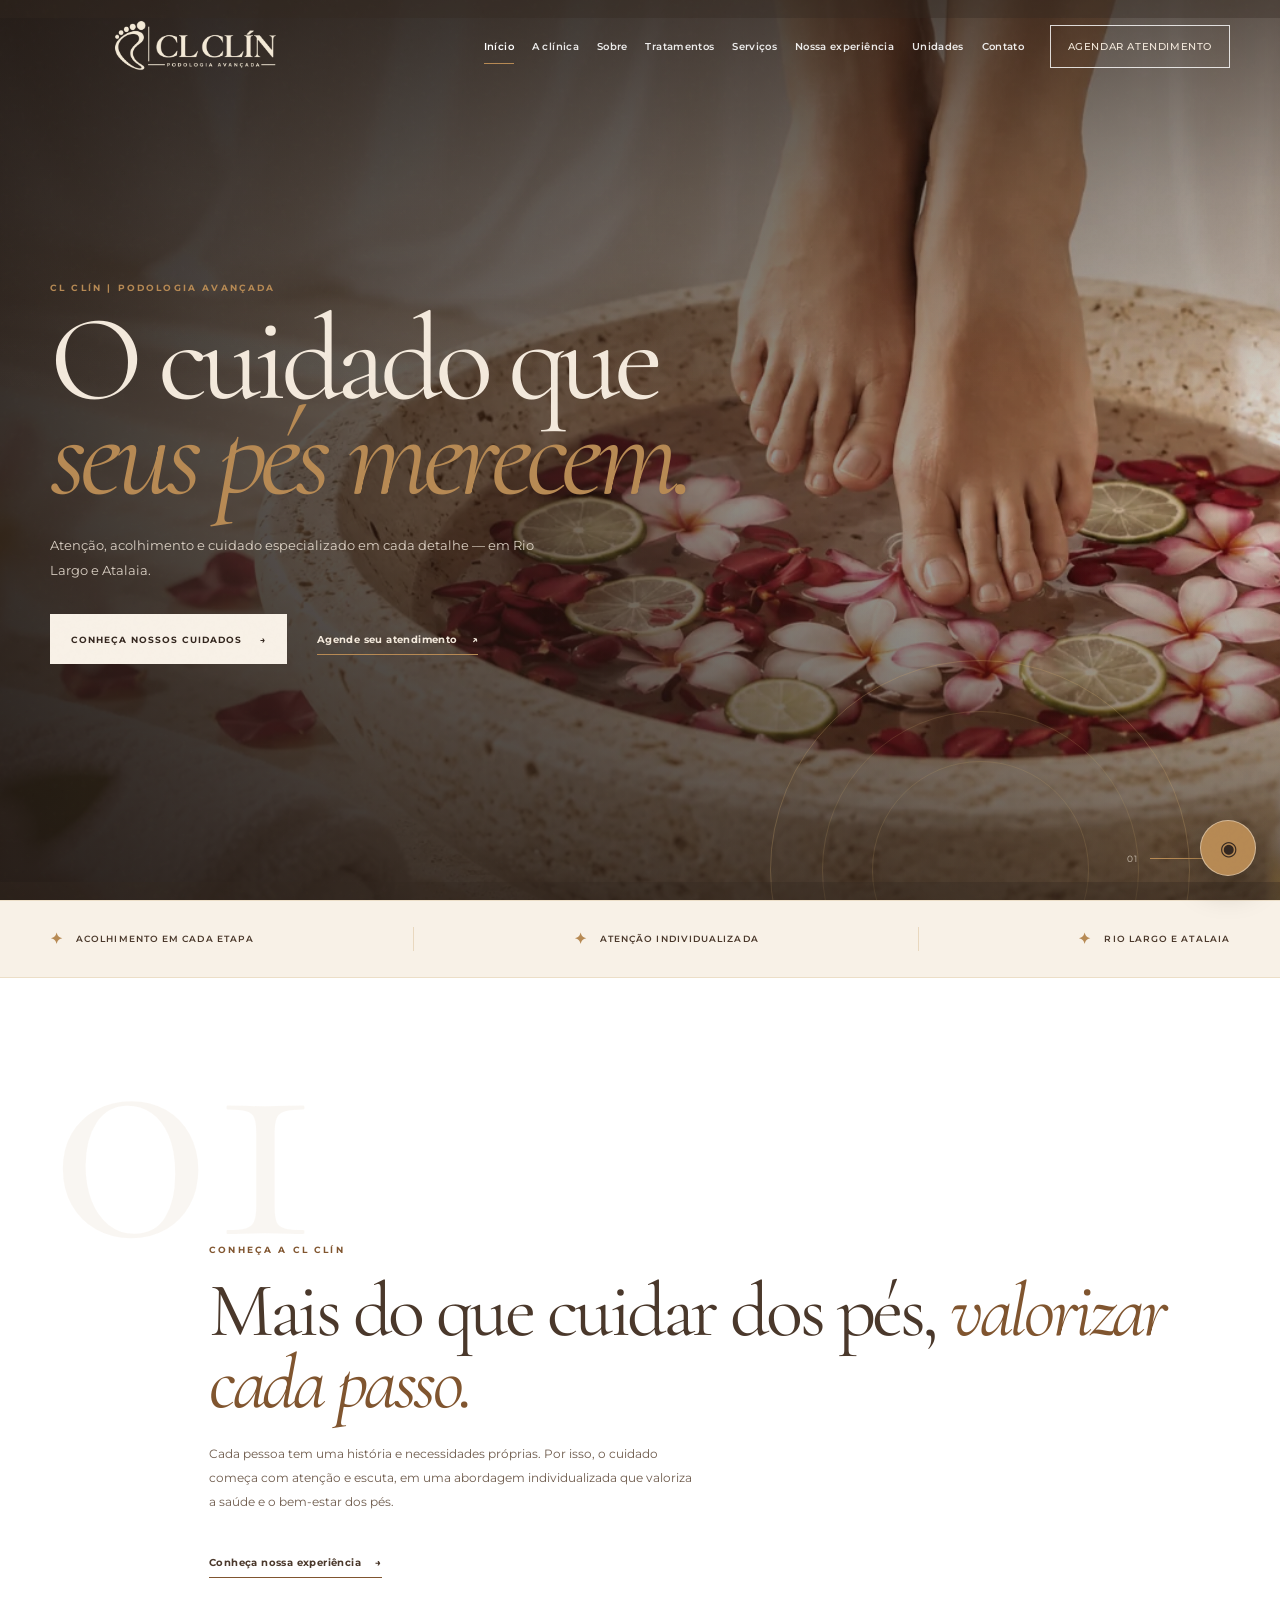
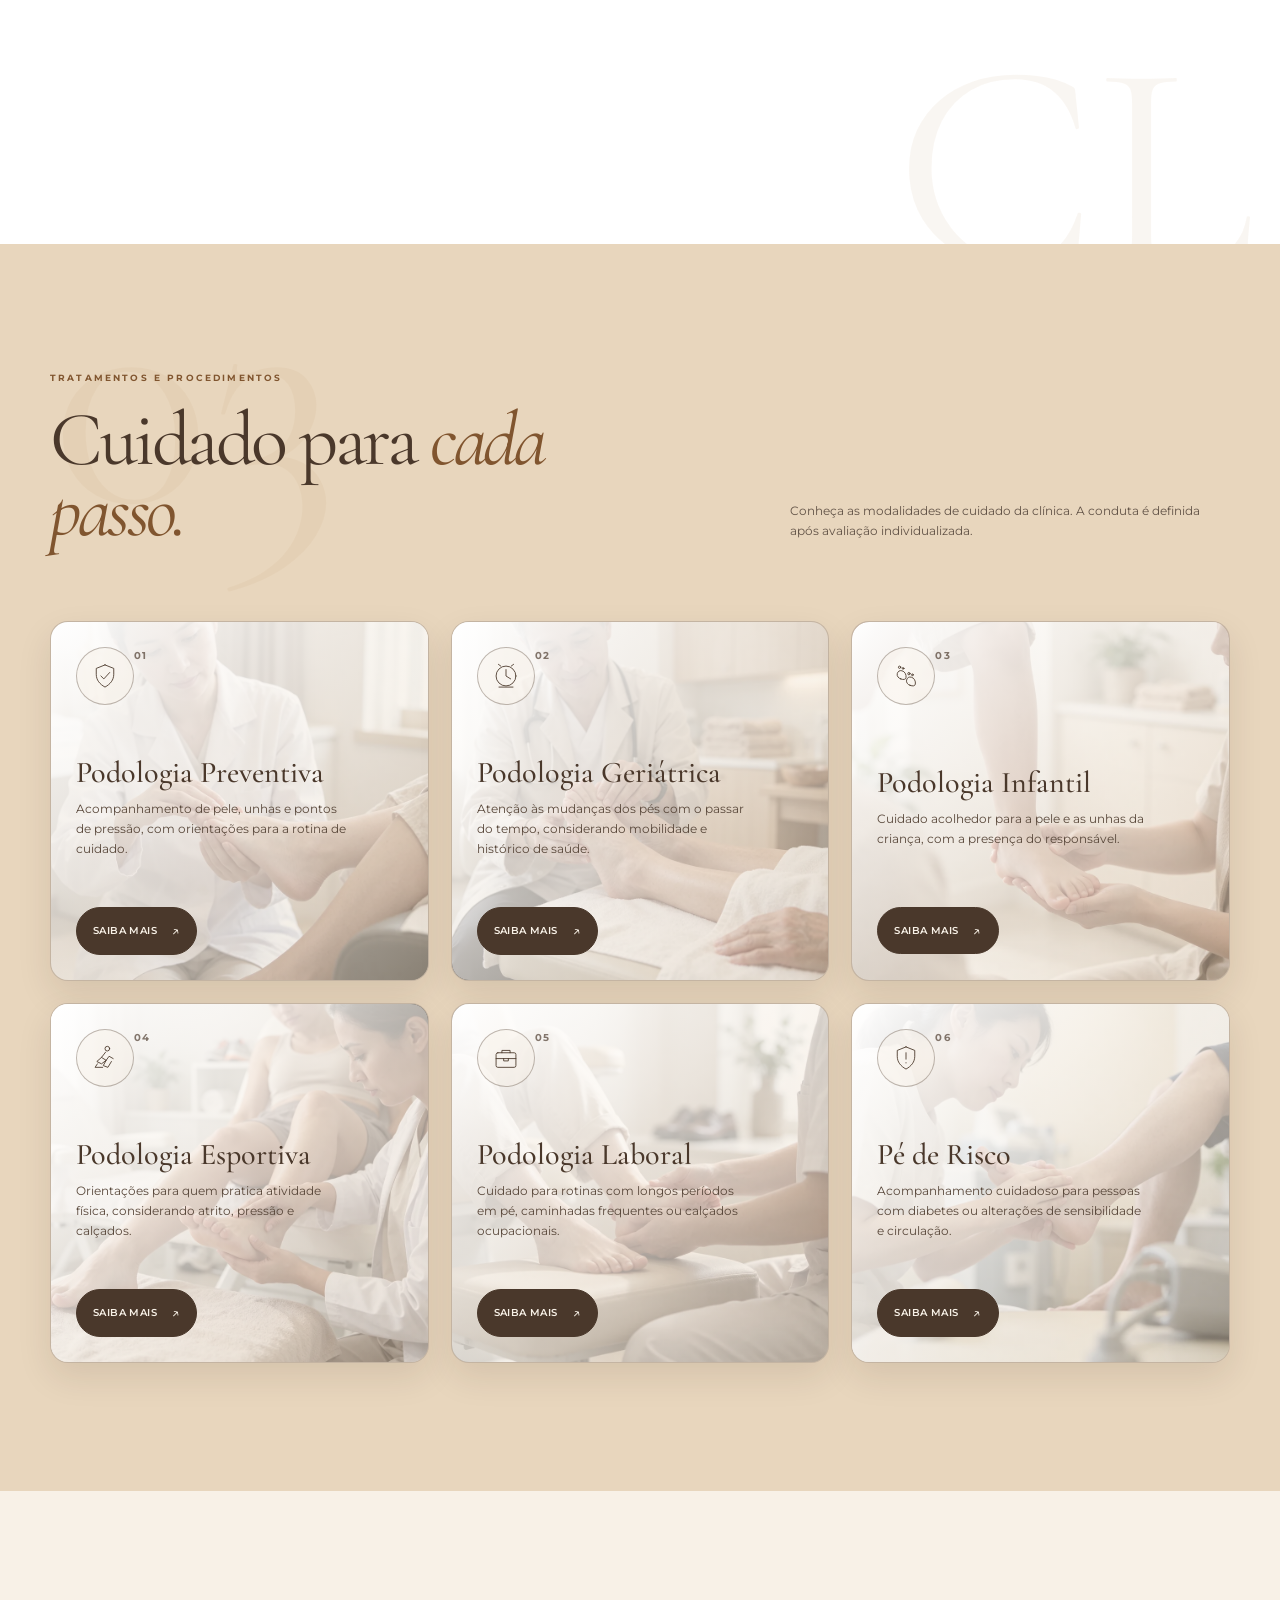
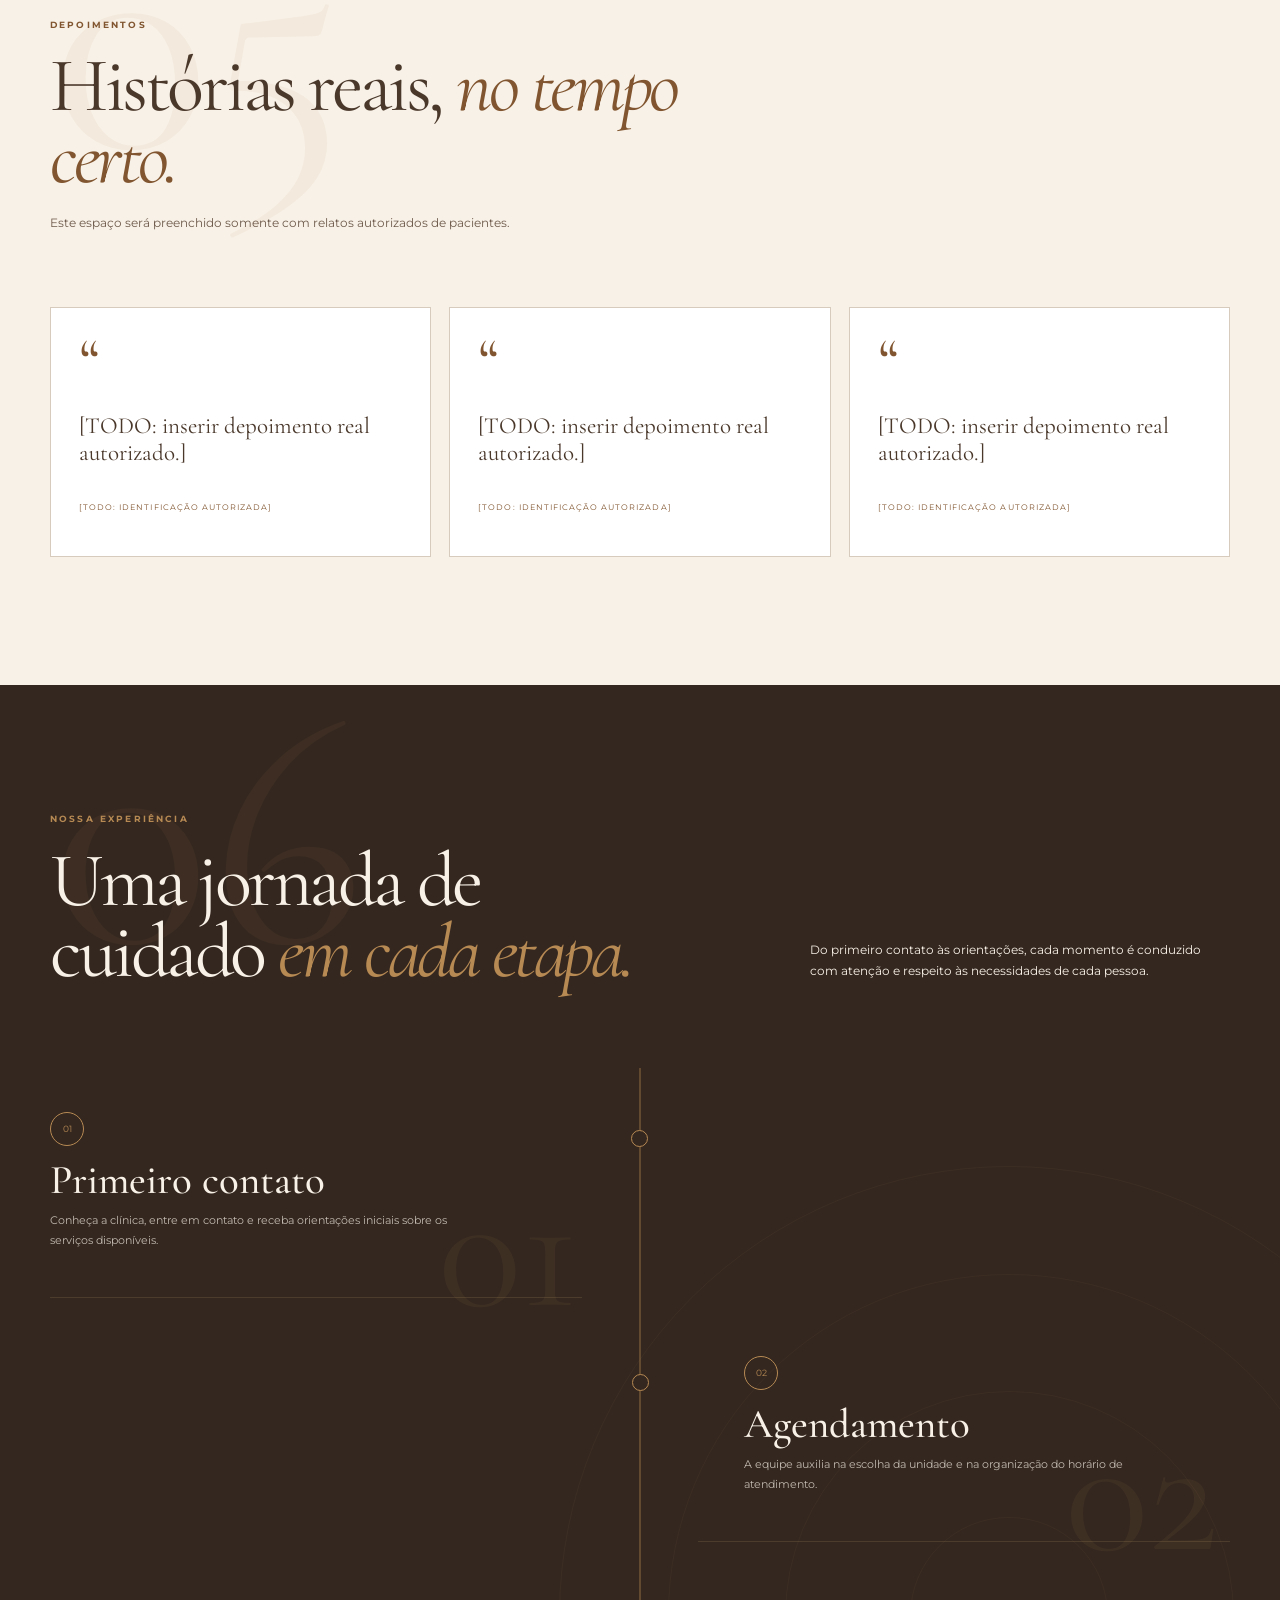
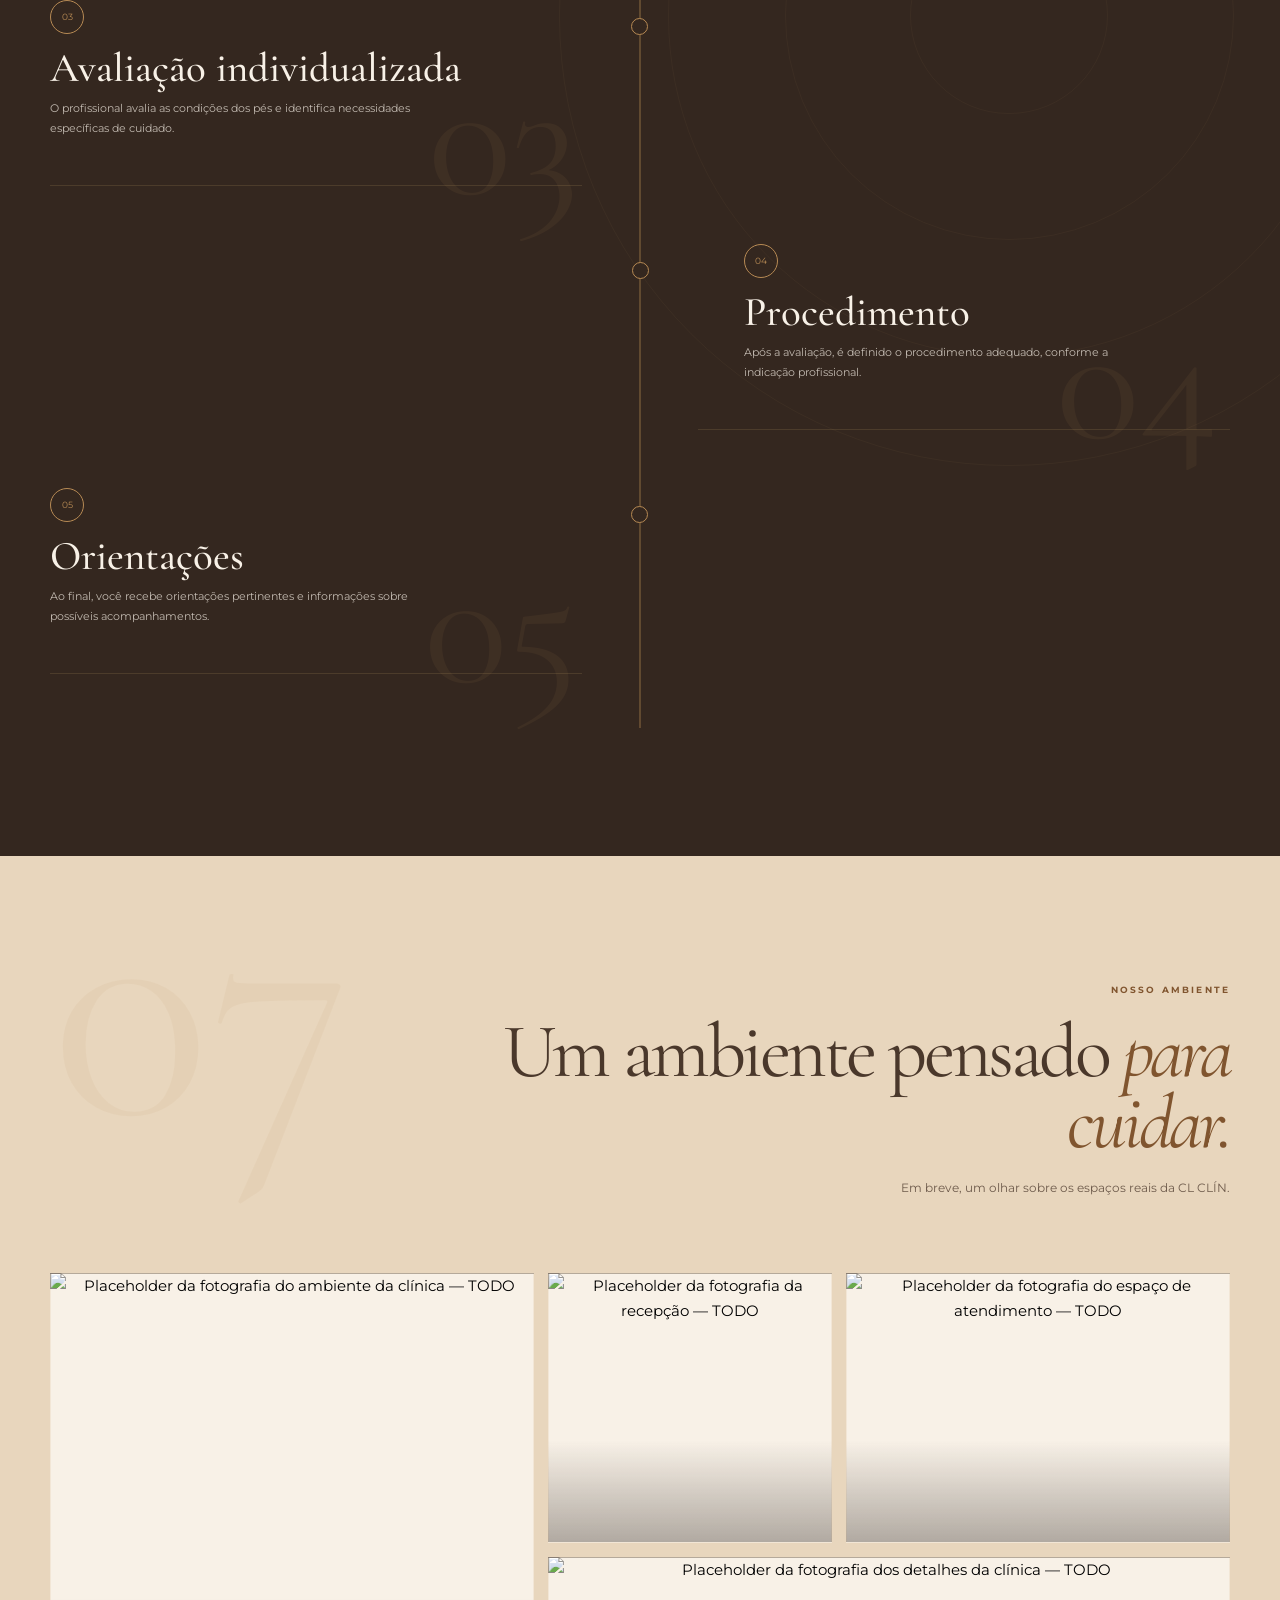
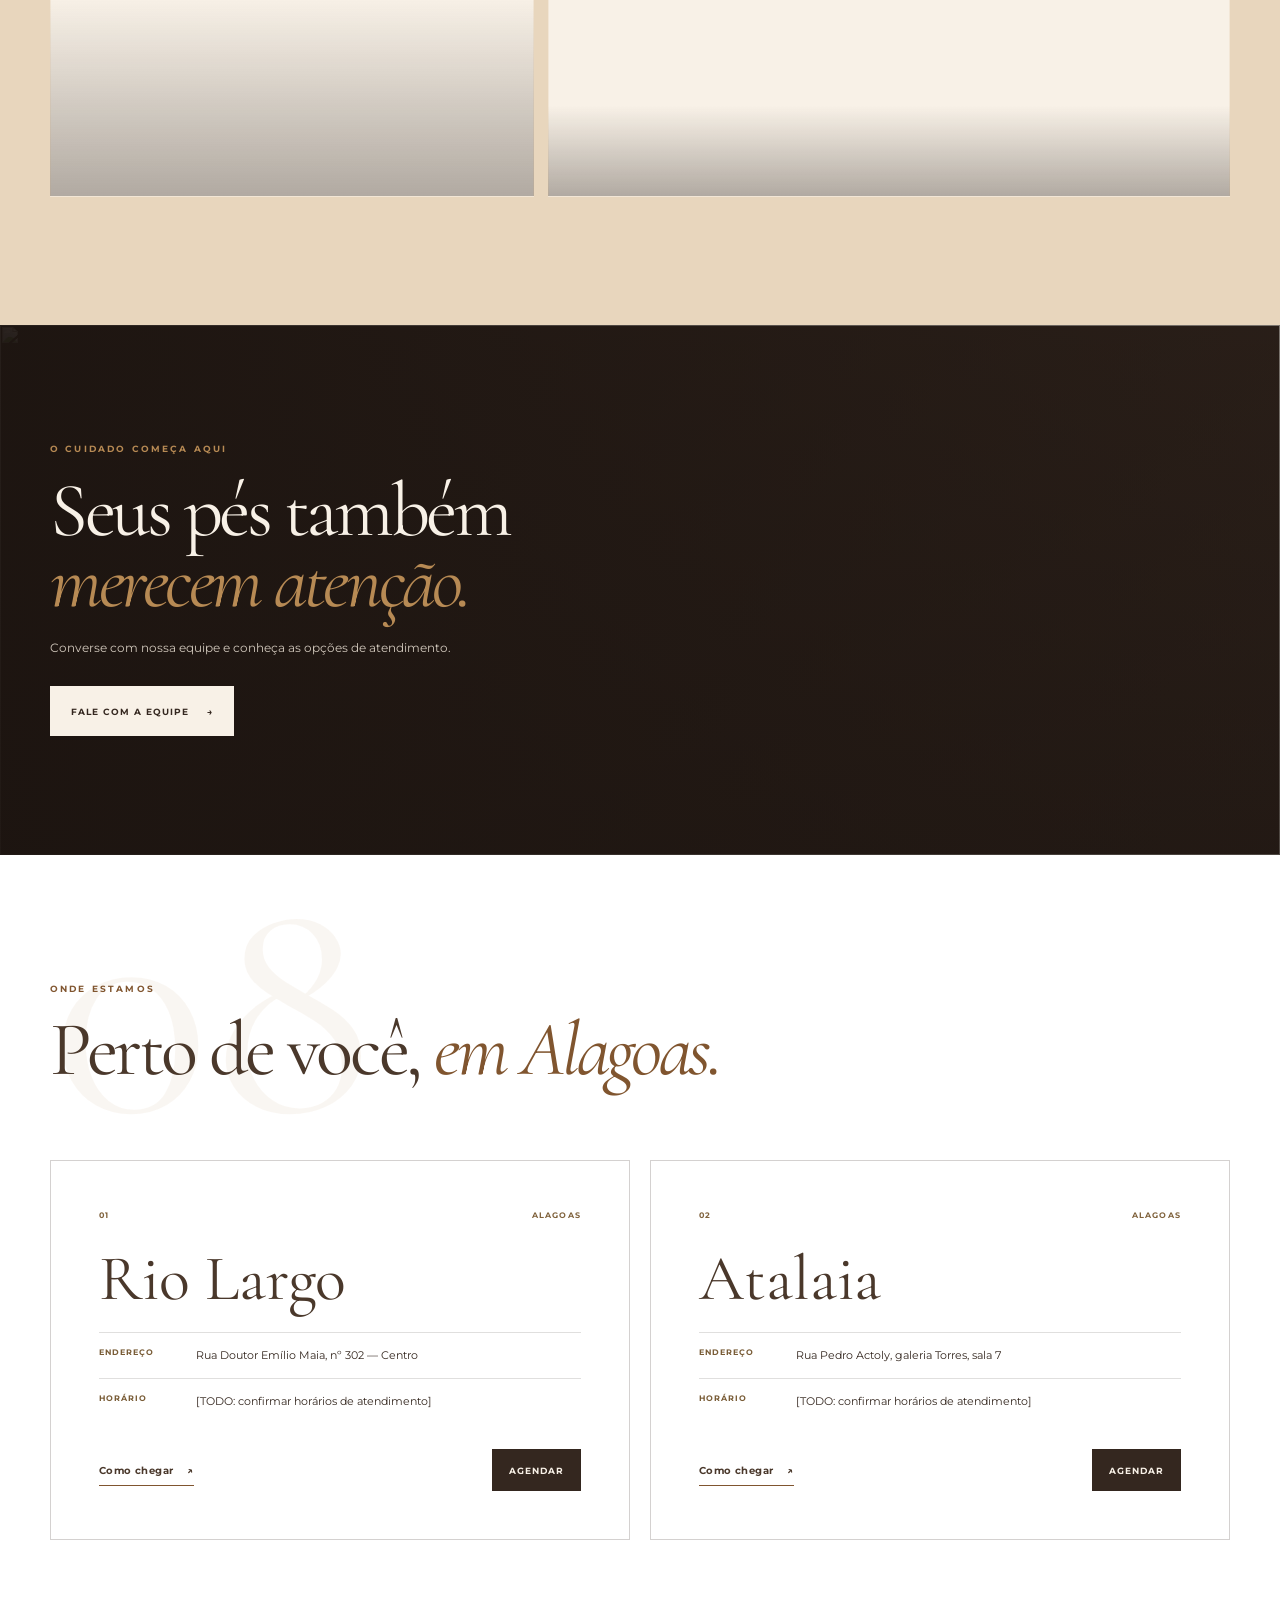
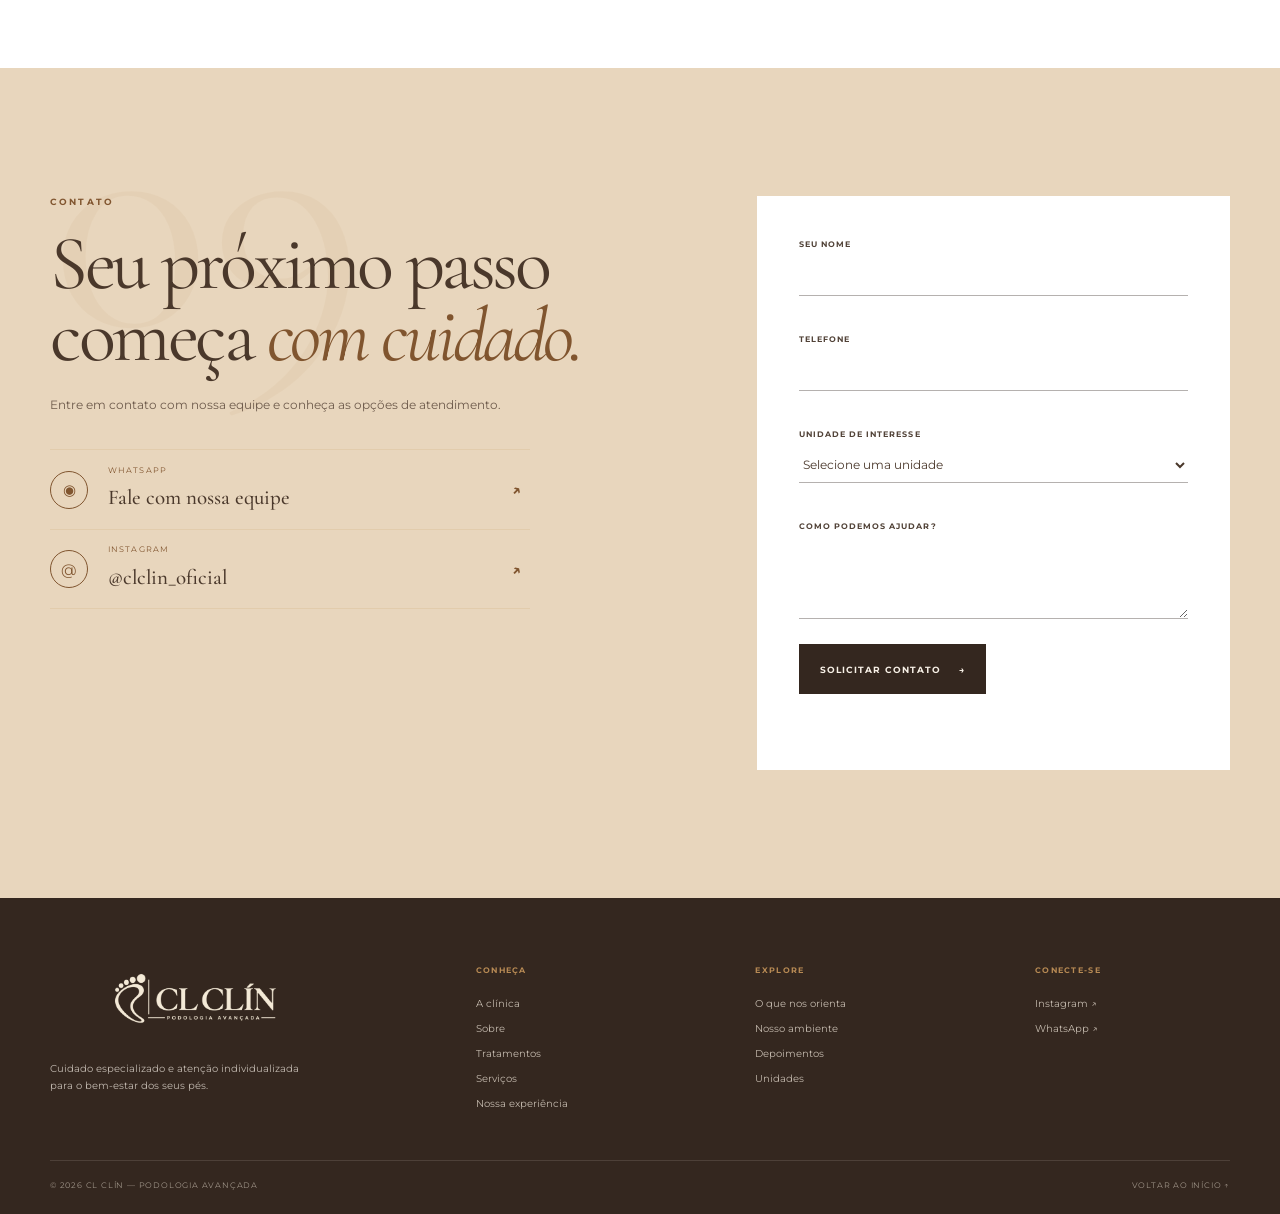
==== commit b7107467: "up" ====
--- a/index.html
+++ b/index.html
@@ -1,231 +1,482 @@
 <!DOCTYPE html>
 <html lang="pt-BR">
+
 <head>
   <meta charset="UTF-8">
-  <meta name="viewport" content="width=device-width, initial-scale=1.0">
-  <meta name="theme-color" content="#34271F">
-  <meta name="description" content="CL CLÍN — Podologia Avançada. Cuidado especializado, acolhedor e individualizado para seus pés.">
-  <meta property="og:title" content="CL CLÍN — Podologia Avançada">
-  <meta property="og:description" content="Cuidado especializado e atenção individualizada para seus pés.">
+  <meta name="viewport" content="width=device-width, initial-scale=1">
+  <meta name="theme-color" content="#F8F1E7">
+  <meta name="description"
+    content="Podologia avançada com cuidado acolhedor em Rio Largo e Atalaia, Alagoas. Conheça a CL CLÍN e agende seu atendimento.">
+  <meta name="robots" content="index, follow">
   <meta property="og:type" content="website">
-  <title>CL CLÍN — Podologia Avançada</title>
+  <meta property="og:locale" content="pt_BR">
+  <meta property="og:title" content="CL CLÍN — Podologia Avançada em Rio Largo e Atalaia">
+  <meta property="og:description" content="Cuidado especializado e atenção individualizada para seus pés em Alagoas.">
+  <meta property="og:image" content="https://clclinoficial.netlify.app/assets/images/hero-relaxamento.webp">
+  <meta property="og:url" content="https://clclinoficial.netlify.app/">
+  <meta name="twitter:card" content="summary_large_image">
+  <title>CL CLÍN | Podologia Avançada em Rio Largo e Atalaia, AL</title>
+  <link rel="canonical" href="https://clclinoficial.netlify.app/">
+  <link rel="icon" href="assets/icons/favicon.svg" type="image/svg+xml">
   <link rel="preconnect" href="https://fonts.googleapis.com">
   <link rel="preconnect" href="https://fonts.gstatic.com" crossorigin>
-  <link href="https://fonts.googleapis.com/css2?family=Cormorant+Garamond:wght@500;600&family=Montserrat:wght@400;500;600&display=swap" rel="stylesheet">
-  <link rel="stylesheet" href="css/style.css">
+  <link
+    href="https://fonts.googleapis.com/css2?family=Cormorant+Garamond:wght@400;500;600&family=Montserrat:wght@400;500;600;700&display=swap"
+    rel="stylesheet">
+  <link rel="stylesheet" href="css/style.css?v=20261120-2">
+  <script src="js/script.js?v=20261120-2" defer></script>
 </head>
+
 <body>
   <a class="skip-link" href="#conteudo">Pular para o conteúdo</a>
 
   <header class="site-header" id="topo">
     <div class="container header-inner">
-      <a class="brand" href="#inicio" aria-label="CL CLÍN — início">
-        <img class="brand-logo" src="assets/images/cl-clin-logo.png" alt="CL CLÍN — Podologia Avançada">
-      </a>
-
-      <button class="menu-toggle" type="button" aria-expanded="false" aria-controls="menu-principal" aria-label="Abrir menu">
+      <button class="menu-toggle" type="button" aria-expanded="false" aria-controls="menu-principal"
+        aria-label="Abrir menu">
         <span></span><span></span>
       </button>
-
       <nav class="main-nav" id="menu-principal" aria-label="Menu principal">
         <a href="#inicio" class="nav-link active">Início</a>
         <a href="#clinica" class="nav-link">A clínica</a>
+        <a href="pages/sobre.html" class="nav-link">Sobre</a>
         <a href="#tratamentos" class="nav-link">Tratamentos</a>
+        <a href="#servicos" class="nav-link">Serviços</a>
         <a href="#experiencia" class="nav-link">Nossa experiência</a>
         <a href="#unidades" class="nav-link">Unidades</a>
         <a href="#contato" class="nav-link">Contato</a>
-        <a href="#contato" class="nav-cta">Agendar atendimento</a>
+        <a href="#contato" class="mobile-nav-cta">Agendar atendimento</a>
       </nav>
+      <a class="brand" href="#inicio" aria-label="CL CLÍN — início">
+        <img class="brand-logo" src="assets/images/logo_clclin_cream.png" alt="CL CLÍN — Podologia Avançada"
+          width="2095" height="751">
+      </a>
+      <div class="header-action">
+        <a class="header-whatsapp" id="header-whatsapp" href="#contato">
+          <span>Agendar atendimento</span>
+        </a>
+      </div>
     </div>
   </header>
 
   <main id="conteudo">
     <section class="hero" id="inicio" aria-labelledby="hero-title">
-      <div class="hero-image" role="img" aria-label="Cuidado especializado nos pés em ambiente clínico"></div>
-      <div class="hero-overlay"></div>
-      <div class="hero-ornament ornament-left"></div>
+      <!-- TODO: substituir assets/media/hero.mp4 por um vídeo curto autorizado da clínica. -->
+      <video class="hero-video" autoplay muted loop playsinline poster="assets/images/hero-relaxamento.webp"
+        aria-hidden="true">
+      </video>
+      <img class="hero-image" src="assets/images/hero-relaxamento.webp" alt="" fetchpriority="high" decoding="async"
+        width="1365" height="768">
+      <div class="hero-overlay" aria-hidden="true"></div>
+      <div class="hero-letterbox hero-letterbox-top" aria-hidden="true"></div>
+      <div class="hero-letterbox hero-letterbox-bottom" aria-hidden="true"></div>
+      <div class="hero-ornament" aria-hidden="true"></div>
       <div class="container hero-inner">
-        <p class="eyebrow hero-eyebrow">CL CLÍN | PODOLOGIA AVANÇADA</p>
-        <h1 id="hero-title">O cuidado que<br><em>seus pés merecem.</em></h1>
-        <p class="hero-subtitle">Podologia avançada com atenção, acolhimento e cuidado especializado em cada detalhe.</p>
+        <p class="eyebrow hero-eyebrow">CL CLÍN <span aria-hidden="true">|</span> PODOLOGIA AVANÇADA</p>
+        <h1 id="hero-title"><span class="hero-word">O cuidado</span> <span class="hero-word">que</span><br><em><span
+              class="hero-word">seus pés</span> <span class="hero-word">merecem.</span></em></h1>
+        <p class="hero-subtitle">Atenção, acolhimento e cuidado especializado em cada detalhe — em Rio Largo e Atalaia.
+        </p>
         <div class="hero-actions">
-          <a class="button button-light" href="#tratamentos">Conheça nossos tratamentos</a>
-          <a class="text-link text-link-light" href="#contato">Agende sua avaliação <span aria-hidden="true">↗</span></a>
-        </div>
-      </div>
-      <div class="hero-index" aria-hidden="true"><span>01</span><i></i><span>06</span></div>
-    </section>
-
-    <section class="about section" id="clinica" aria-labelledby="about-title">
+          <a class="button button-light" href="#tratamentos">Conheça nossos cuidados <span
+              aria-hidden="true">→</span></a>
+          <a class="text-link text-link-light" href="#contato">Agende seu atendimento <span
+              aria-hidden="true">↗</span></a>
+        </div>
+      </div>
+      <div class="hero-index" aria-hidden="true"><span>01</span><i></i><span>09</span></div>
+    </section>
+
+    <div class="intro-strip" aria-label="CL CLÍN em três compromissos">
+      <div class="container intro-strip-inner">
+        <span class="intro-item"><i aria-hidden="true">✦</i>Acolhimento em cada etapa</span>
+        <span class="intro-separator" aria-hidden="true"></span>
+        <span class="intro-item"><i aria-hidden="true">✦</i>Atenção individualizada</span>
+        <span class="intro-separator" aria-hidden="true"></span>
+        <span class="intro-item"><i aria-hidden="true">✦</i>Rio Largo e Atalaia</span>
+      </div>
+    </div>
+
+    <section class="about section" id="clinica" data-watermark="01" aria-labelledby="about-title">
       <div class="container about-grid">
         <div class="about-visual reveal-image">
-          <img src="https://images.unsplash.com/photo-1576091160399-112ba8d25d1d?auto=format&fit=crop&w=1200&q=85" alt="Profissional cuidadando de uma pessoa em ambiente de saúde" loading="lazy">
+          <!-- TODO: substituir pela foto real da clínica, com luz lateral, fundo escuro e profundidade de campo. -->
+          <img src="assets/images/ambiente-placeholder.svg"
+            alt="Placeholder da fotografia da clínica — substituir por imagem real" loading="lazy" width="760"
+            height="900">
           <span class="image-caption">Cuidado em cada detalhe</span>
         </div>
-        <div class="about-copy reveal">
+        <div class="about-copy reveal fade-up">
           <p class="eyebrow">Conheça a CL CLÍN</p>
           <h2 id="about-title">Mais do que cuidar dos pés, <em>valorizar cada passo.</em></h2>
-          <p>Cada pessoa possui necessidades únicas. Por isso, o cuidado começa com atenção, escuta e uma abordagem individualizada, valorizando a saúde e o bem-estar dos pés.</p>
+          <p>Cada pessoa tem uma história e necessidades próprias. Por isso, o cuidado começa com atenção e escuta, em
+            uma abordagem individualizada que valoriza a saúde e o bem-estar dos pés.</p>
           <a class="text-link" href="#experiencia">Conheça nossa experiência <span aria-hidden="true">→</span></a>
         </div>
-        <div class="about-detail" aria-hidden="true">
-          <span>CL</span>
-          <i></i>
-        </div>
-      </div>
-    </section>
-
-    <section class="treatments section" id="tratamentos" aria-labelledby="treatments-title">
+        <span class="about-watermark" aria-hidden="true">CL</span>
+      </div>
+    </section>
+
+    <section class="services section" id="tratamentos" data-watermark="03" aria-labelledby="treatments-title">
+      <div class="container" id="servicos">
+        <header class="section-heading treatment-heading services-heading reveal fade-up">
+          <div>
+            <p class="eyebrow">Tratamentos e procedimentos</p>
+            <h2 id="treatments-title">Cuidado para <em>cada passo.</em></h2>
+          </div>
+          <p>Conheça as modalidades de cuidado da clínica. A conduta é definida após avaliação individualizada.</p>
+        </header>
+
+        <div class="procedure-grid procedure-swiper swiper" role="region"
+          aria-label="Tratamentos e procedimentos. No celular, arraste para navegar; cada card abre suas informações.">
+          <div class="swiper-wrapper" role="list">
+            <article class="service-card swiper-slide" role="listitem">
+              <button class="service-card-hit" type="button" data-service="preventiva" aria-haspopup="dialog"
+                aria-controls="service-modal" aria-label="Saiba mais sobre Podologia Preventiva">
+                <span class="service-card-photo" aria-hidden="true">
+                  <img src="assets/images/procedimento-preventiva.webp" alt="" loading="lazy" decoding="async"
+                    width="1200" height="900">
+                </span>
+                <span class="service-card-top">
+                  <span class="service-icon" aria-hidden="true">
+                    <svg viewBox="0 0 48 48" fill="none">
+                      <path d="M24 5 39 11v10c0 10-6 17-15 22C15 38 9 31 9 21V11l15-6Z" />
+                      <path d="m17 24 5 5 10-11" />
+                    </svg>
+                  </span>
+                  <span class="service-number" aria-hidden="true">01</span>
+                </span>
+                <span class="service-card-title" role="heading" aria-level="3">Podologia Preventiva</span>
+                <span class="service-card-description">Acompanhamento de pele, unhas e pontos de pressão, com orientações para a rotina de cuidado.</span>
+                <span class="service-card-action"><span>Saiba mais</span><b aria-hidden="true">↗</b></span>
+              </button>
+            </article>
+
+            <article class="service-card swiper-slide" role="listitem">
+              <button class="service-card-hit" type="button" data-service="geriatrica" aria-haspopup="dialog"
+                aria-controls="service-modal" aria-label="Saiba mais sobre Podologia Geriátrica">
+                <span class="service-card-photo" aria-hidden="true">
+                  <img src="assets/images/procedimento-geriatrica.webp" alt="" loading="lazy" decoding="async"
+                    width="1200" height="900">
+                </span>
+                <span class="service-card-top">
+                  <span class="service-icon" aria-hidden="true">
+                    <svg viewBox="0 0 48 48" fill="none">
+                      <circle cx="24" cy="24" r="17" />
+                      <path d="M24 13v11l8 5M12 43h24" />
+                      <path d="M15 7 11 4M33 7l4-3" />
+                    </svg>
+                  </span>
+                  <span class="service-number" aria-hidden="true">02</span>
+                </span>
+                <span class="service-card-title" role="heading" aria-level="3">Podologia Geriátrica</span>
+                <span class="service-card-description">Atenção às mudanças dos pés com o passar do tempo, considerando mobilidade e histórico de saúde.</span>
+                <span class="service-card-action"><span>Saiba mais</span><b aria-hidden="true">↗</b></span>
+              </button>
+            </article>
+
+            <article class="service-card swiper-slide" role="listitem">
+              <button class="service-card-hit" type="button" data-service="infantil" aria-haspopup="dialog"
+                aria-controls="service-modal" aria-label="Saiba mais sobre Podologia Infantil">
+                <span class="service-card-photo" aria-hidden="true">
+                  <img src="assets/images/procedimento-infantil.webp" alt="" loading="lazy" decoding="async"
+                    width="1200" height="900">
+                </span>
+                <span class="service-card-top">
+                  <span class="service-icon" aria-hidden="true">
+                    <svg viewBox="0 0 48 48" fill="none">
+                      <path d="M15 29c-4-1-7-5-6-9 1-4 4-6 8-5 5 1 8 7 7 12-.6 3-4 4-9 2Z" />
+                      <path d="M31 40c-4-1-7-5-6-9 1-4 4-6 8-5 5 1 8 7 7 12-.6 3-4 4-9 2Z" />
+                      <circle cx="13" cy="9" r="2" /><circle cx="19" cy="11" r="1.5" />
+                      <circle cx="29" cy="20" r="2" /><circle cx="35" cy="22" r="1.5" />
+                    </svg>
+                  </span>
+                  <span class="service-number" aria-hidden="true">03</span>
+                </span>
+                <span class="service-card-title" role="heading" aria-level="3">Podologia Infantil</span>
+                <span class="service-card-description">Cuidado acolhedor para a pele e as unhas da criança, com a presença do responsável.</span>
+                <span class="service-card-action"><span>Saiba mais</span><b aria-hidden="true">↗</b></span>
+              </button>
+            </article>
+
+            <article class="service-card swiper-slide" role="listitem">
+              <button class="service-card-hit" type="button" data-service="esportiva" aria-haspopup="dialog"
+                aria-controls="service-modal" aria-label="Saiba mais sobre Podologia Esportiva">
+                <span class="service-card-photo" aria-hidden="true">
+                  <img src="assets/images/procedimento-esportiva.webp" alt="" loading="lazy" decoding="async"
+                    width="1200" height="900">
+                </span>
+                <span class="service-card-top">
+                  <span class="service-icon" aria-hidden="true">
+                    <svg viewBox="0 0 48 48" fill="none">
+                      <circle cx="28" cy="8" r="4" />
+                      <path d="m25 14-7 9 8 5 5-7 7 4M18 23l-8 7 8 4 8-6M26 28l-5 9 8 3 6-10M11 34l-4 6h13" />
+                    </svg>
+                  </span>
+                  <span class="service-number" aria-hidden="true">04</span>
+                </span>
+                <span class="service-card-title" role="heading" aria-level="3">Podologia Esportiva</span>
+                <span class="service-card-description">Orientações para quem pratica atividade física, considerando atrito, pressão e calçados.</span>
+                <span class="service-card-action"><span>Saiba mais</span><b aria-hidden="true">↗</b></span>
+              </button>
+            </article>
+
+            <article class="service-card swiper-slide" role="listitem">
+              <button class="service-card-hit" type="button" data-service="laboral" aria-haspopup="dialog"
+                aria-controls="service-modal" aria-label="Saiba mais sobre Podologia Laboral">
+                <span class="service-card-photo" aria-hidden="true">
+                  <img src="assets/images/procedimento-laboral.webp" alt="" loading="lazy" decoding="async"
+                    width="1200" height="900">
+                </span>
+                <span class="service-card-top">
+                  <span class="service-icon" aria-hidden="true">
+                    <svg viewBox="0 0 48 48" fill="none">
+                      <rect x="7" y="15" width="34" height="25" rx="3" />
+                      <path d="M17 15v-4h14v4M7 25h34M20 25v4h8v-4" />
+                    </svg>
+                  </span>
+                  <span class="service-number" aria-hidden="true">05</span>
+                </span>
+                <span class="service-card-title" role="heading" aria-level="3">Podologia Laboral</span>
+                <span class="service-card-description">Cuidado para rotinas com longos períodos em pé, caminhadas frequentes ou calçados ocupacionais.</span>
+                <span class="service-card-action"><span>Saiba mais</span><b aria-hidden="true">↗</b></span>
+              </button>
+            </article>
+
+            <article class="service-card swiper-slide" role="listitem">
+              <button class="service-card-hit" type="button" data-service="risco" aria-haspopup="dialog"
+                aria-controls="service-modal" aria-label="Saiba mais sobre cuidado do Pé de Risco">
+                <span class="service-card-photo" aria-hidden="true">
+                  <img src="assets/images/procedimento-pe-de-risco.webp" alt="" loading="lazy" decoding="async"
+                    width="1200" height="900">
+                </span>
+                <span class="service-card-top">
+                  <span class="service-icon" aria-hidden="true">
+                    <svg viewBox="0 0 48 48" fill="none">
+                      <path d="M24 5 39 11v10c0 10-6 17-15 22C15 38 9 31 9 21V11l15-6Z" />
+                      <path d="M24 15v11M24 32v.5" />
+                    </svg>
+                  </span>
+                  <span class="service-number" aria-hidden="true">06</span>
+                </span>
+                <span class="service-card-title" role="heading" aria-level="3">Pé de Risco</span>
+                <span class="service-card-description">Acompanhamento cuidadoso para pessoas com diabetes ou alterações de sensibilidade e circulação.</span>
+                <span class="service-card-action"><span>Saiba mais</span><b aria-hidden="true">↗</b></span>
+              </button>
+            </article>
+          </div>
+          <div class="swiper-pagination" aria-label="Paginação dos tratamentos"></div>
+        </div>
+      </div>
+    </section>
+
+  
+
+    <section class="testimonials section" id="depoimentos" data-watermark="05" aria-labelledby="testimonials-title">
       <div class="container">
-        <header class="section-heading reveal">
-          <p class="eyebrow">Nossos cuidados</p>
-          <h2 id="treatments-title">Cuidados especializados para <em>cada necessidade.</em></h2>
-          <p>Conheça algumas das possibilidades de cuidado e atenção à saúde dos seus pés.</p>
+        <header class="section-heading section-heading-light reveal fade-in">
+          <p class="eyebrow">Depoimentos</p>
+          <h2 id="testimonials-title">Histórias reais, <em>no tempo certo.</em></h2>
+          <p>Este espaço será preenchido somente com relatos autorizados de pacientes.</p>
         </header>
-
-        <div class="treatment-grid">
-          <article class="treatment-card reveal" data-treatment="calos">
-            <button type="button" class="card-hit" aria-label="Conhecer tratamento de calos e calosidades">
-              <div class="treatment-image"><img src="https://images.unsplash.com/photo-1519824145371-296894a0daa9?auto=format&fit=crop&w=900&q=82" alt="Cuidado delicado dos pés" loading="lazy"></div>
-              <div class="treatment-body"><span>01</span><h3>Calos e calosidades</h3><p>Cuidado orientado para áreas de maior pressão e atrito.</p><span class="card-action">Conheça o tratamento <b aria-hidden="true">→</b></span></div>
-            </button>
-          </article>
-          <article class="treatment-card reveal" data-treatment="fissuras">
-            <button type="button" class="card-hit" aria-label="Conhecer tratamento de fissuras e rachaduras">
-              <div class="treatment-image"><img src="https://images.unsplash.com/photo-1604654894610-df63bc536371?auto=format&fit=crop&w=900&q=82" alt="Hidratação e cuidado dos pés" loading="lazy"></div>
-              <div class="treatment-body"><span>02</span><h3>Fissuras e rachaduras</h3><p>Atenção aos sinais de ressecamento e integridade da pele.</p><span class="card-action">Conheça o tratamento <b aria-hidden="true">→</b></span></div>
-            </button>
-          </article>
-          <article class="treatment-card reveal" data-treatment="micoses">
-            <button type="button" class="card-hit" aria-label="Conhecer cuidado com micoses">
-              <div class="treatment-image"><img src="https://images.unsplash.com/photo-1584466977773-e625c37cdd50?auto=format&fit=crop&w=900&q=82" alt="Avaliação profissional dos cuidados com a pele" loading="lazy"></div>
-              <div class="treatment-body"><span>03</span><h3>Cuidados com micoses</h3><p>Avaliação e orientação para cuidados com a pele e as unhas.</p><span class="card-action">Conheça o tratamento <b aria-hidden="true">→</b></span></div>
-            </button>
-          </article>
-          <article class="treatment-card reveal" data-treatment="diabetico">
-            <button type="button" class="card-hit" aria-label="Conhecer cuidado para pé diabético">
-              <div class="treatment-image"><img src="https://images.unsplash.com/photo-1584982751601-97dcc096659c?auto=format&fit=crop&w=900&q=82" alt="Profissional realizando avaliação de saúde" loading="lazy"></div>
-              <div class="treatment-body"><span>04</span><h3>Pé diabético</h3><p>Acompanhamento cuidadoso conforme avaliação profissional.</p><span class="card-action">Conheça o tratamento <b aria-hidden="true">→</b></span></div>
-            </button>
-          </article>
-          <article class="treatment-card reveal" data-treatment="verruga">
-            <button type="button" class="card-hit" aria-label="Conhecer cuidado com verruga plantar">
-              <div class="treatment-image"><img src="https://images.unsplash.com/photo-1559839734-2b71ea197ec2?auto=format&fit=crop&w=900&q=82" alt="Atendimento profissional em ambiente clínico" loading="lazy"></div>
-              <div class="treatment-body"><span>05</span><h3>Verruga plantar</h3><p>Orientação para avaliação e cuidado de lesões na planta dos pés.</p><span class="card-action">Conheça o tratamento <b aria-hidden="true">→</b></span></div>
-            </button>
-          </article>
-          <article class="treatment-card reveal" data-treatment="ozonio">
-            <button type="button" class="card-hit" aria-label="Conhecer hidratação com ozônio">
-              <div class="treatment-image"><img src="https://images.unsplash.com/photo-1600334089648-b0d9d3028eb2?auto=format&fit=crop&w=900&q=82" alt="Ambiente confortável de cuidado e bem-estar" loading="lazy"></div>
-              <div class="treatment-body"><span>06</span><h3>Hidratação com ozônio</h3><p>Cuidado direcionado à hidratação e ao conforto dos pés.</p><span class="card-action">Conheça o tratamento <b aria-hidden="true">→</b></span></div>
-            </button>
-          </article>
-        </div>
-      </div>
-    </section>
-
-    <section class="experience section" id="experiencia" aria-labelledby="experience-title">
+        <div class="swiper testimonials-swiper"
+          aria-label="Carrossel de depoimentos autorizados. Arraste ou use as setas do teclado.">
+          <div class="testimonial-list swiper-wrapper">
+            <article class="testimonial-card swiper-slide fade-up"><span class="testimonial-mark"
+                aria-hidden="true">“</span>
+              <p>[TODO: inserir depoimento real autorizado.]</p><span class="testimonial-credit">[TODO: identificação
+                autorizada]</span>
+            </article>
+            <article class="testimonial-card swiper-slide fade-up"><span class="testimonial-mark"
+                aria-hidden="true">“</span>
+              <p>[TODO: inserir depoimento real autorizado.]</p><span class="testimonial-credit">[TODO: identificação
+                autorizada]</span>
+            </article>
+            <article class="testimonial-card swiper-slide fade-up"><span class="testimonial-mark"
+                aria-hidden="true">“</span>
+              <p>[TODO: inserir depoimento real autorizado.]</p><span class="testimonial-credit">[TODO: identificação
+                autorizada]</span>
+            </article>
+          </div>
+          <div class="swiper-pagination" aria-label="Paginação dos depoimentos"></div>
+        </div>
+      </div>
+    </section>
+
+    <section class="experience section" id="experiencia" data-watermark="06" aria-labelledby="experience-title">
+      <div class="timeline-artwork" aria-hidden="true"><span></span><span></span><span></span><i></i></div>
       <div class="container">
-        <header class="section-heading section-heading-light reveal">
-          <p class="eyebrow">Nossa experiência</p>
-          <h2 id="experience-title">Uma jornada de cuidado <em>em cada etapa.</em></h2>
-          <p>Do primeiro contato ao atendimento, cada etapa é pensada para proporcionar uma experiência acolhedora e individualizada.</p>
+        <header class="section-heading section-heading-light reveal fade-down">
+          <div class="experience-heading-copy">
+            <p class="eyebrow">Nossa experiência</p>
+            <h2 id="experience-title">Uma jornada de cuidado <em>em cada etapa.</em></h2>
+          </div>
+          <p>Do primeiro contato às orientações, cada momento é conduzido com atenção e respeito às necessidades de cada
+            pessoa.</p>
         </header>
-        <div class="timeline" role="list">
+        <div class="timeline" data-timeline role="list" aria-label="Etapas da jornada de cuidado">
           <div class="timeline-line" aria-hidden="true"><span></span></div>
-          <article class="timeline-step reveal" role="listitem"><span class="step-number">01</span><div class="step-icon" aria-hidden="true">✦</div><h3>Primeiro contato</h3><p>Conheça a clínica, entre em contato e receba orientações iniciais sobre os serviços disponíveis.</p></article>
-          <article class="timeline-step reveal" role="listitem"><span class="step-number">02</span><div class="step-icon" aria-hidden="true">◷</div><h3>Agendamento</h3><p>A equipe auxilia na escolha da unidade e na organização do horário de atendimento.</p></article>
-          <article class="timeline-step reveal" role="listitem"><span class="step-number">03</span><div class="step-icon" aria-hidden="true">◎</div><h3>Avaliação individualizada</h3><p>O profissional avalia as condições dos pés e identifica necessidades específicas de cuidado.</p></article>
-          <article class="timeline-step reveal" role="listitem"><span class="step-number">04</span><div class="step-icon" aria-hidden="true">◇</div><h3>Procedimento</h3><p>Após a avaliação, é definido o procedimento adequado, conforme a indicação profissional.</p></article>
-          <article class="timeline-step reveal" role="listitem"><span class="step-number">05</span><div class="step-icon" aria-hidden="true">◌</div><h3>Orientações</h3><p>Ao final, você recebe orientações pertinentes e informações sobre possíveis acompanhamentos.</p></article>
-        </div>
-      </div>
-    </section>
-
-    <section class="differentials section" aria-labelledby="differentials-title">
+          <article class="timeline-step" role="listitem"><span class="step-number">01</span><span class="step-icon"
+              aria-hidden="true">01</span>
+            <h3>Primeiro contato</h3>
+            <p>Conheça a clínica, entre em contato e receba orientações iniciais sobre os serviços disponíveis.</p><span
+              class="step-watermark" aria-hidden="true">01</span>
+          </article>
+          <article class="timeline-step" role="listitem"><span class="step-number">02</span><span class="step-icon"
+              aria-hidden="true">02</span>
+            <h3>Agendamento</h3>
+            <p>A equipe auxilia na escolha da unidade e na organização do horário de atendimento.</p><span
+              class="step-watermark" aria-hidden="true">02</span>
+          </article>
+          <article class="timeline-step" role="listitem"><span class="step-number">03</span><span class="step-icon"
+              aria-hidden="true">03</span>
+            <h3>Avaliação individualizada</h3>
+            <p>O profissional avalia as condições dos pés e identifica necessidades específicas de cuidado.</p><span
+              class="step-watermark" aria-hidden="true">03</span>
+          </article>
+          <article class="timeline-step" role="listitem"><span class="step-number">04</span><span class="step-icon"
+              aria-hidden="true">04</span>
+            <h3>Procedimento</h3>
+            <p>Após a avaliação, é definido o procedimento adequado, conforme a indicação profissional.</p><span
+              class="step-watermark" aria-hidden="true">04</span>
+          </article>
+          <article class="timeline-step" role="listitem"><span class="step-number">05</span><span class="step-icon"
+              aria-hidden="true">05</span>
+            <h3>Orientações</h3>
+            <p>Ao final, você recebe orientações pertinentes e informações sobre possíveis acompanhamentos.</p><span
+              class="step-watermark" aria-hidden="true">05</span>
+          </article>
+        </div>
+      </div>
+    </section>
+
+    <section class="gallery section" id="ambiente" data-watermark="07" aria-labelledby="gallery-title">
       <div class="container">
-        <header class="differential-heading reveal">
-          <p class="eyebrow">O que nos orienta</p>
-          <h2 id="differentials-title">Cuidado que vai além <em>do atendimento.</em></h2>
-        </header>
-        <div class="differential-list">
-          <article class="differential-item reveal"><span>01</span><h3>Atendimento acolhedor</h3><p>Um ambiente preparado para ouvir e acolher.</p></article>
-          <article class="differential-item reveal"><span>02</span><h3>Atenção individualizada</h3><p>Cada necessidade recebe atenção cuidadosa.</p></article>
-          <article class="differential-item reveal"><span>03</span><h3>Cuidado especializado</h3><p>Abordagem profissional voltada à saúde dos pés.</p></article>
-          <article class="differential-item reveal"><span>04</span><h3>Bem-estar</h3><p>Compromisso com conforto e qualidade de vida.</p></article>
-        </div>
-      </div>
-    </section>
-
-    <section class="gallery section" aria-labelledby="gallery-title">
-      <div class="container">
-        <header class="section-heading gallery-heading reveal">
+        <header class="section-heading gallery-heading reveal fade-in">
           <p class="eyebrow">Nosso ambiente</p>
           <h2 id="gallery-title">Um ambiente pensado <em>para cuidar.</em></h2>
+          <p>Em breve, um olhar sobre os espaços reais da CL CLÍN.</p>
         </header>
-        <div class="gallery-grid">
-          <button class="gallery-item gallery-item-tall reveal" type="button" data-full="https://images.unsplash.com/photo-1629909613654-28e377c37b09?auto=format&fit=crop&w=1600&q=90" aria-label="Ampliar fotografia do ambiente clínico"><img src="https://images.unsplash.com/photo-1629909613654-28e377c37b09?auto=format&fit=crop&w=900&q=82" alt="Ambiente clínico iluminado" loading="lazy"></button>
-          <button class="gallery-item reveal" type="button" data-full="https://images.unsplash.com/photo-1576091160550-2173dba999ef?auto=format&fit=crop&w=1600&q=90" aria-label="Ampliar fotografia de atendimento"><img src="https://images.unsplash.com/photo-1576091160550-2173dba999ef?auto=format&fit=crop&w=900&q=82" alt="Detalhe de atendimento profissional" loading="lazy"></button>
-          <button class="gallery-item reveal" type="button" data-full="https://images.unsplash.com/photo-1579684385127-1ef15d508118?auto=format&fit=crop&w=1600&q=90" aria-label="Ampliar fotografia de estrutura de cuidado"><img src="https://images.unsplash.com/photo-1579684385127-1ef15d508118?auto=format&fit=crop&w=900&q=82" alt="Estrutura preparada para cuidado" loading="lazy"></button>
-          <button class="gallery-item gallery-item-wide reveal" type="button" data-full="https://images.unsplash.com/photo-1538108149393-fbbd81895907?auto=format&fit=crop&w=1600&q=90" aria-label="Ampliar fotografia do ambiente"><img src="https://images.unsplash.com/photo-1538108149393-fbbd81895907?auto=format&fit=crop&w=1200&q=82" alt="Ambiente acolhedor da clínica" loading="lazy"></button>
+        <div class="swiper gallery-swiper" aria-label="Galeria do ambiente. Arraste ou use as setas do teclado.">
+          <div class="gallery-grid swiper-wrapper">
+            <button class="gallery-item gallery-item-tall swiper-slide fade-up" type="button"
+              data-full="assets/images/ambiente-placeholder.svg"
+              aria-label="Ampliar placeholder da fotografia do ambiente 1"><img
+                src="assets/images/ambiente-placeholder.svg"
+                alt="Placeholder da fotografia do ambiente da clínica — TODO" loading="lazy" width="900"
+                height="1100"></button>
+            <button class="gallery-item swiper-slide fade-up" type="button"
+              data-full="assets/images/ambiente-placeholder.svg"
+              aria-label="Ampliar placeholder da fotografia do ambiente 2"><img
+                src="assets/images/ambiente-placeholder.svg" alt="Placeholder da fotografia da recepção — TODO"
+                loading="lazy" width="900" height="700"></button>
+            <button class="gallery-item swiper-slide fade-up" type="button"
+              data-full="assets/images/ambiente-placeholder.svg"
+              aria-label="Ampliar placeholder da fotografia do ambiente 3"><img
+                src="assets/images/ambiente-placeholder.svg"
+                alt="Placeholder da fotografia do espaço de atendimento — TODO" loading="lazy" width="900"
+                height="700"></button>
+            <button class="gallery-item gallery-item-wide swiper-slide fade-up" type="button"
+              data-full="assets/images/ambiente-placeholder.svg"
+              aria-label="Ampliar placeholder da fotografia do ambiente 4"><img
+                src="assets/images/ambiente-placeholder.svg"
+                alt="Placeholder da fotografia dos detalhes da clínica — TODO" loading="lazy" width="1200"
+                height="700"></button>
+          </div>
+          <div class="swiper-pagination" aria-label="Paginação da galeria"></div>
         </div>
       </div>
     </section>
 
     <section class="interlude" aria-label="Chamada para agendamento">
-      <div class="interlude-image"></div>
-      <div class="container interlude-inner reveal">
-        <p class="eyebrow">Cuidado começa aqui</p>
+      <img class="interlude-image" src="assets/images/ambiente-placeholder.svg" alt="" loading="lazy" width="1600"
+        height="700">
+      <div class="interlude-overlay" aria-hidden="true"></div>
+      <div class="container interlude-inner reveal fade-up">
+        <p class="eyebrow">O cuidado começa aqui</p>
         <h2>Seus pés também<br><em>merecem atenção.</em></h2>
-        <p>Conheça nossas possibilidades de cuidado e encontre o atendimento adequado às suas necessidades.</p>
-        <a class="button button-light" href="#contato">Converse com nossa equipe</a>
-      </div>
-    </section>
-
-    <section class="units section" id="unidades" aria-labelledby="units-title">
+        <p>Converse com nossa equipe e conheça as opções de atendimento.</p>
+        <a class="button button-light" href="#contato">Fale com a equipe <span aria-hidden="true">→</span></a>
+      </div>
+    </section>
+
+    <section class="units section" id="unidades" data-watermark="08" aria-labelledby="units-title">
       <div class="container">
-        <header class="section-heading reveal">
-          <p class="eyebrow">Localizações</p>
-          <h2 id="units-title">Estamos mais perto <em>de você.</em></h2>
+        <header class="section-heading reveal fade-down">
+          <p class="eyebrow">Onde estamos</p>
+          <h2 id="units-title">Perto de você, <em>em Alagoas.</em></h2>
         </header>
         <div class="unit-grid">
-          <article class="unit-card reveal">
+          <article class="unit-card reveal fade-up">
             <div class="unit-top"><span>01</span><span class="unit-state">Alagoas</span></div>
             <h3>Rio Largo</h3>
-            <dl><div><dt>Endereço</dt><dd>Rua Doutor Emílio Maia, nº 302 — Centro</dd></div><div><dt>Horário</dt><dd>Horário a confirmar</dd></div></dl>
-            <div class="unit-actions"><a class="text-link" href="https://www.google.com/maps/search/?api=1&query=Rio+Largo+Alagoas" target="_blank" rel="noopener">Como chegar <span>↗</span></a><a class="button button-small" href="#contato">Agendar</a></div>
-          </article>
-          <article class="unit-card reveal">
+            <dl>
+              <div>
+                <dt>Endereço</dt>
+                <dd>Rua Doutor Emílio Maia, nº 302 — Centro</dd>
+              </div>
+              <div>
+                <dt>Horário</dt>
+                <dd>[TODO: confirmar horários de atendimento]</dd>
+              </div>
+            </dl>
+            <div class="unit-actions"><a class="text-link"
+                href="https://www.google.com/maps/search/?api=1&amp;query=Rua+Doutor+Em%C3%ADlio+Maia%2C+302%2C+Centro%2C+Rio+Largo%2C+AL"
+                target="_blank" rel="noopener noreferrer">Como chegar <span aria-hidden="true">↗</span></a><a
+                class="button button-small" href="#contato">Agendar</a></div>
+          </article>
+          <article class="unit-card reveal fade-up">
             <div class="unit-top"><span>02</span><span class="unit-state">Alagoas</span></div>
             <h3>Atalaia</h3>
-            <dl><div><dt>Endereço</dt><dd>Rua Pedro Actoly (galeria Torres) — sala 7</dd></div><div><dt>Horário</dt><dd>Horário a confirmar</dd></div></dl>
-            <div class="unit-actions"><a class="text-link" href="https://www.google.com/maps/search/?api=1&query=Atalaia+Alagoas" target="_blank" rel="noopener">Como chegar <span>↗</span></a><a class="button button-small" href="#contato">Agendar</a></div>
-          </article>
-        </div>
-      </div>
-    </section>
-
-    <section class="contact section" id="contato" aria-labelledby="contact-title">
+            <dl>
+              <div>
+                <dt>Endereço</dt>
+                <dd>Rua Pedro Actoly, galeria Torres, sala 7</dd>
+              </div>
+              <div>
+                <dt>Horário</dt>
+                <dd>[TODO: confirmar horários de atendimento]</dd>
+              </div>
+            </dl>
+            <div class="unit-actions"><a class="text-link"
+                href="https://www.google.com/maps/search/?api=1&amp;query=Rua+Pedro+Actoly%2C+Galeria+Torres%2C+Atalaia%2C+AL"
+                target="_blank" rel="noopener noreferrer">Como chegar <span aria-hidden="true">↗</span></a><a
+                class="button button-small" href="#contato">Agendar</a></div>
+          </article>
+        </div>
+      </div>
+    </section>
+
+    <section class="contact section" id="contato" data-watermark="09" aria-labelledby="contact-title">
       <div class="container contact-grid">
-        <div class="contact-copy reveal">
+        <div class="contact-copy reveal fade-in">
           <p class="eyebrow">Contato</p>
           <h2 id="contact-title">Seu próximo passo começa <em>com cuidado.</em></h2>
-          <p>Entre em contato com nossa equipe e conheça nossas opções de atendimento.</p>
+          <p>Entre em contato com nossa equipe e conheça as opções de atendimento.</p>
           <div class="contact-links">
-            <a class="contact-link" id="whatsapp-link" href="#" target="_blank" rel="noopener"><span class="contact-icon">◉</span><span><small>WhatsApp</small><strong>Fale com nossa equipe</strong></span><b>↗</b></a>
-            <a class="contact-link" id="instagram-link" href="https://www.instagram.com/clclin_oficial/" target="_blank" rel="noopener"><span class="contact-icon">@</span><span><small>Instagram</small><strong>@clclin_oficial</strong></span><b>↗</b></a>
-          </div>
-        </div>
-        <form class="contact-form reveal" id="contact-form" novalidate>
+            <a class="contact-link" id="whatsapp-link" href="#contato"><span class="contact-icon"
+                aria-hidden="true">◉</span><span><small>WhatsApp</small><strong>Fale com nossa equipe</strong></span><b
+                aria-hidden="true">↗</b></a>
+            <a class="contact-link" id="instagram-link" href="https://www.instagram.com/clclin_oficial/" target="_blank"
+              rel="noopener noreferrer"><span class="contact-icon"
+                aria-hidden="true">@</span><span><small>Instagram</small><strong>@clclin_oficial</strong></span><b
+                aria-hidden="true">↗</b></a>
+          </div>
+        </div>
+        <form class="contact-form reveal fade-up" id="contact-form" name="contato-cl-clin" method="POST"
+          action="/?enviado=true#contato" data-netlify="true" netlify-honeypot="bot-field" novalidate>
+          <input type="hidden" name="form-name" value="contato-cl-clin">
+          <p class="honeypot-field" aria-hidden="true"><label>Não preencha este campo: <input name="bot-field"
+                tabindex="-1" autocomplete="off"></label></p>
           <div class="form-row">
             <label for="name">Seu nome</label>
             <input id="name" name="name" type="text" autocomplete="name" required>
-            <span class="field-error"></span>
+            <span class="field-error" aria-live="polite"></span>
           </div>
           <div class="form-row">
             <label for="phone">Telefone</label>
-            <input id="phone" name="phone" type="tel" autocomplete="tel" required>
-            <span class="field-error"></span>
+            <input id="phone" name="phone" type="tel" autocomplete="tel" inputmode="tel" required>
+            <span class="field-error" aria-live="polite"></span>
           </div>
           <div class="form-row">
             <label for="unit">Unidade de interesse</label>
@@ -234,7 +485,7 @@
               <option value="Rio Largo">Rio Largo</option>
               <option value="Atalaia">Atalaia</option>
             </select>
-            <span class="field-error"></span>
+            <span class="field-error" aria-live="polite"></span>
           </div>
           <div class="form-row">
             <label for="message">Como podemos ajudar?</label>
@@ -250,34 +501,77 @@
   <footer class="footer">
     <div class="container footer-grid">
       <div class="footer-brand">
-        <a class="brand brand-footer" href="#inicio" aria-label="CL CLÍN — início"><img class="brand-logo" src="assets/images/cl-clin-logo.png" alt="CL CLÍN — Podologia Avançada"></a>
+        <a class="brand brand-footer" href="#inicio" aria-label="CL CLÍN — início"><img class="brand-logo"
+            src="assets/images/logo_clclin_cream.png" alt="CL CLÍN — Podologia Avançada" width="2095" height="751"></a>
         <p>Cuidado especializado e atenção individualizada para o bem-estar dos seus pés.</p>
       </div>
-      <nav class="footer-nav" aria-label="Navegação do rodapé"><strong>Conheça</strong><a href="#clinica">A clínica</a><a href="#tratamentos">Tratamentos</a><a href="#experiencia">Nossa experiência</a></nav>
-      <nav class="footer-nav" aria-label="Unidades e contatos"><strong>Atendimento</strong><a href="#unidades">Rio Largo</a><a href="#unidades">Atalaia</a><a href="#contato">Contato</a></nav>
-      <div class="footer-social"><strong>Conecte-se</strong><a id="footer-instagram" href="https://www.instagram.com/clclin_oficial/" target="_blank" rel="noopener">Instagram ↗</a><a id="footer-whatsapp" href="#" target="_blank" rel="noopener">WhatsApp ↗</a></div>
+      <nav class="footer-nav" aria-label="Navegação do rodapé"><strong>Conheça</strong><a href="#clinica">A
+          clínica</a><a href="pages/sobre.html">Sobre</a><a href="#tratamentos">Tratamentos</a><a href="#servicos">Serviços</a><a
+          href="#experiencia">Nossa experiência</a></nav>
+      <nav class="footer-nav" aria-label="Unidades e cuidados"><strong>Explore</strong><a href="#orienta">O que nos
+          orienta</a><a href="#ambiente">Nosso ambiente</a><a href="#depoimentos">Depoimentos</a><a
+          href="#unidades">Unidades</a></nav>
+      <div class="footer-social"><strong>Conecte-se</strong><a id="footer-instagram"
+          href="https://www.instagram.com/clclin_oficial/" target="_blank" rel="noopener noreferrer">Instagram ↗</a><a
+          id="footer-whatsapp" href="#contato">WhatsApp ↗</a></div>
     </div>
-    <div class="container footer-bottom"><span>© <span id="year"></span> CL CLÍN — Podologia Avançada</span><span>Projeto demonstrativo</span></div>
+    <div class="container footer-bottom"><span>© <span id="year"></span> CL CLÍN — Podologia Avançada</span><a
+        href="#inicio">Voltar ao início ↑</a></div>
   </footer>
 
-  <a class="whatsapp-float" id="whatsapp-float" href="#" target="_blank" rel="noopener" aria-label="Conversar pelo WhatsApp"><span aria-hidden="true">◉</span></a>
-
-  <div class="modal treatment-modal" id="treatment-modal" role="dialog" aria-modal="true" aria-labelledby="modal-title" hidden>
-    <div class="modal-backdrop" data-close-modal></div>
-    <div class="modal-panel" role="document">
-      <button class="modal-close" type="button" aria-label="Fechar" data-close-modal>×</button>
-      <p class="eyebrow">CL CLÍN — Podologia Avançada</p>
-      <h2 id="modal-title"></h2>
-      <p id="modal-description"></p>
-      <a class="button button-dark" href="#contato" data-close-modal>Conversar com a equipe</a>
+  <a class="whatsapp-float" id="whatsapp-float" href="#contato"
+    aria-label="Fale com a CL CLÍN pelo WhatsApp ou formulário de contato"><span aria-hidden="true">◉</span></a>
+
+  <div class="modal service-modal" id="service-modal" role="dialog" aria-modal="true"
+    aria-labelledby="service-modal-title" aria-describedby="service-modal-intro" hidden>
+    <div class="modal-backdrop service-modal-backdrop" data-close-service-modal></div>
+    <div class="modal-panel service-modal-panel" role="document">
+      <button class="modal-close service-modal-close" type="button" aria-label="Fechar detalhes do serviço"
+        data-close-service-modal>×</button>
+      <p class="eyebrow">CL CLÍN — Tratamentos e procedimentos</p>
+      <h2 id="service-modal-title"></h2>
+      <p class="service-modal-intro" id="service-modal-intro"></p>
+      <div class="service-modal-grid">
+        <section class="service-detail">
+          <h3>O que é</h3>
+          <p id="service-modal-what"></p>
+        </section>
+        <section class="service-detail">
+          <h3>Para quem é indicado</h3>
+          <p id="service-modal-audience"></p>
+        </section>
+        <section class="service-detail">
+          <h3>Necessidades atendidas</h3>
+          <ul id="service-modal-needs"></ul>
+        </section>
+        <section class="service-detail">
+          <h3>Benefícios esperados</h3>
+          <ul id="service-modal-benefits"></ul>
+        </section>
+        <section class="service-detail">
+          <h3>Como funciona o atendimento</h3>
+          <p id="service-modal-approach"></p>
+        </section>
+        <section class="service-detail service-care">
+          <h3>Cuidados e orientações</h3>
+          <p id="service-modal-care"></p>
+        </section>
+      </div>
+      <div class="service-modal-booking">
+        <a class="button button-dark" id="service-modal-booking-link" href="#contato">
+          <span id="service-modal-booking-label">Solicitar agendamento</span>
+          <span aria-hidden="true">→</span>
+        </a>
+        <p id="service-modal-booking-note" hidden></p>
+      </div>
+      <p class="service-modal-disclaimer">As informações são gerais e não substituem avaliação profissional ou
+        acompanhamento médico. A conduta é definida para cada pessoa.</p>
     </div>
   </div>
-
   <div class="modal lightbox" id="lightbox" role="dialog" aria-modal="true" aria-label="Imagem ampliada" hidden>
     <button class="lightbox-close" type="button" aria-label="Fechar imagem" data-close-lightbox>×</button>
     <div class="lightbox-image"><img id="lightbox-img" src="" alt=""></div>
   </div>
-
-  <script src="js/script.js"></script>
 </body>
-</html>
+
+</html>
--- a/css/style.css
+++ b/css/style.css
@@ -1,315 +1,3032 @@
 :root {
-  --cream: #F8F1E7;
-  --beige: #E8D6BD;
+  color-scheme: light;
+  --ink: #F8F1E7;
+  --ink-soft: #E8D6BD;
+  --cream: #4A382B;
+  --sand: #FFFFFF;
   --gold: #B78A54;
-  --brown: #80552F;
-  --coffee: #34271F;
-  --white: #FFFFFF;
-  --ink: #4A382B;
+  --gold-dark: #80552F;
+  --text-dark: #4A382B;
+  --text-muted: #6E5B4C;
   --serif: "Cormorant Garamond", Georgia, serif;
   --sans: "Montserrat", Arial, sans-serif;
   --container: min(1180px, calc(100% - 48px));
   --ease: cubic-bezier(.22, 1, .36, 1);
-  --transition: 500ms var(--ease);
-}
-
-* { box-sizing: border-box; }
-html { scroll-behavior: smooth; }
-body { margin: 0; font-family: var(--sans); color: var(--ink); background: var(--cream); line-height: 1.6; overflow-x: hidden; }
-body.modal-open { overflow: hidden; }
-img { display: block; max-width: 100%; }
-a { color: inherit; text-decoration: none; }
-button, input, select, textarea { font: inherit; }
-button { cursor: pointer; }
-.container { width: var(--container); margin-inline: auto; }
-.section { padding: 130px 0; }
-.skip-link { position: fixed; left: 16px; top: -60px; z-index: 1000; background: var(--white); color: var(--coffee); padding: 10px 16px; }
-.skip-link:focus { top: 16px; }
-
-.site-header { position: fixed; z-index: 100; inset: 0 0 auto; height: 92px; color: var(--white); transition: height var(--transition), background var(--transition), color var(--transition), box-shadow var(--transition); }
-.site-header.scrolled { height: 76px; color: var(--coffee); background: rgba(248, 241, 231, .96); box-shadow: 0 1px 0 rgba(52, 39, 31, .08); backdrop-filter: blur(14px); }
-.header-inner { height: 100%; display: flex; align-items: center; justify-content: space-between; }
-.brand { display: inline-flex; align-items: center; gap: 10px; }
-.brand-logo { width: 190px; height: 58px; object-fit: contain; object-position: left center; filter: brightness(0) invert(1); }
-.site-header.scrolled .brand-logo { filter: none; }
-.brand-mark { width: 48px; height: 48px; border: 1px solid currentColor; border-radius: 50%; display: grid; place-items: center; font-family: var(--serif); font-size: 20px; letter-spacing: -2px; }
-.brand-copy { display: flex; flex-direction: column; line-height: 1; }
-.brand-copy strong { font-family: var(--serif); font-size: 25px; letter-spacing: .06em; }
-.brand-copy small { margin-top: 6px; font-size: 7px; letter-spacing: .24em; }
-.main-nav { display: flex; align-items: center; gap: 25px; }
-.nav-link { position: relative; font-size: 12px; font-weight: 500; padding: 32px 0; }
-.nav-link::after { content: ""; position: absolute; left: 0; right: 100%; bottom: 25px; height: 1px; background: var(--gold); transition: right 350ms var(--ease); }
-.nav-link:hover::after, .nav-link.active::after { right: 0; }
-.nav-cta { border: 1px solid currentColor; padding: 12px 17px; font-size: 11px; text-transform: uppercase; letter-spacing: .08em; transition: var(--transition); }
-.nav-cta:hover { background: var(--gold); border-color: var(--gold); color: var(--white); }
-.menu-toggle { display: none; }
-
-.hero { min-height: 760px; height: 100svh; max-height: 980px; position: relative; color: var(--white); display: flex; align-items: center; overflow: hidden; background: var(--coffee); }
-.hero-image { position: absolute; inset: 0; background: url("https://images.unsplash.com/photo-1576091160399-112ba8d25d1d?auto=format&fit=crop&w=1900&q=88") center 38%/cover no-repeat; transform: scale(1.06); animation: heroReveal 1.8s var(--ease) forwards; }
-.hero-overlay { position: absolute; inset: 0; background: linear-gradient(90deg, rgba(52,39,31,.78) 0%, rgba(52,39,31,.42) 48%, rgba(52,39,31,.08) 100%); }
-.hero-ornament { position: absolute; width: 220px; height: 220px; border: 1px solid rgba(183,138,84,.55); border-radius: 50%; right: 7%; bottom: -130px; }
-.hero-ornament::after { content: ""; position: absolute; width: 65%; height: 65%; border: 1px solid rgba(183,138,84,.4); border-radius: 50%; left: 17%; top: 17%; }
-.hero-inner { position: relative; z-index: 2; padding-top: 55px; }
-.eyebrow { margin: 0 0 18px; color: var(--gold); font-size: 10px; line-height: 1.2; font-weight: 600; letter-spacing: .24em; text-transform: uppercase; }
-.hero-eyebrow { opacity: 0; animation: fadeUp .8s .25s var(--ease) forwards; }
-.hero h1 { max-width: 760px; margin: 0; font-family: var(--serif); font-size: clamp(58px, 7vw, 98px); line-height: .86; font-weight: 500; letter-spacing: -.045em; }
-.hero h1 em { font-weight: 500; color: var(--beige); }
-.hero h1, .hero-subtitle, .hero-actions { clip-path: inset(0 0 100% 0); animation: titleReveal 1.2s .15s var(--ease) forwards; }
-.hero-subtitle { clip-path: inset(0 0 100% 0); max-width: 560px; margin: 28px 0 34px; font-size: 16px; line-height: 1.8; animation-delay: .55s; }
-.hero-actions { clip-path: inset(0 0 100% 0); display: flex; align-items: center; gap: 28px; animation-delay: .75s; }
-.button { min-height: 52px; display: inline-flex; align-items: center; justify-content: center; gap: 18px; border: 1px solid transparent; padding: 14px 22px; font-size: 11px; font-weight: 600; letter-spacing: .06em; text-transform: uppercase; transition: var(--transition); }
-.button-light { background: var(--cream); color: var(--coffee); }
-.button-light:hover { background: var(--gold); color: var(--white); }
-.button-dark { background: var(--coffee); color: var(--white); }
-.button-dark:hover { background: var(--gold); }
-.button-small { min-height: 44px; padding: 10px 18px; background: var(--coffee); color: var(--white); }
-.text-link { display: inline-flex; align-items: center; gap: 14px; padding: 8px 0 6px; border-bottom: 1px solid var(--gold); font-size: 12px; font-weight: 600; }
-.text-link span { transition: transform 350ms var(--ease); }
-.text-link:hover span { transform: translateX(5px); }
-.text-link-light { color: var(--white); }
-.hero-index { position: absolute; z-index: 3; right: 40px; bottom: 40px; display: flex; align-items: center; gap: 10px; font-size: 9px; letter-spacing: .1em; }
-.hero-index i { width: 70px; height: 1px; background: rgba(255,255,255,.5); }
-
-.about { background: var(--white); overflow: hidden; }
-.about-grid { min-height: 520px; display: grid; grid-template-columns: minmax(320px, 1.05fr) .95fr 70px; align-items: center; gap: 70px; }
-.about-visual { height: 560px; position: relative; }
-.about-visual img { width: 100%; height: 100%; object-fit: cover; object-position: center; }
-.about-visual::before { content: ""; position: absolute; z-index: -1; width: 140px; height: 140px; border: 1px solid var(--gold); border-radius: 50%; left: -55px; bottom: -55px; }
-.image-caption { position: absolute; right: -28px; bottom: 28px; background: var(--cream); color: var(--brown); padding: 12px 18px; font-family: var(--serif); font-size: 18px; }
-.about-copy h2, .section-heading h2, .differential-heading h2, .interlude h2, .contact-copy h2 { margin: 0; font-family: var(--serif); color: var(--coffee); font-size: clamp(46px, 5vw, 70px); line-height: .96; letter-spacing: -.035em; }
-.about-copy h2 em, .section-heading h2 em, .differential-heading h2 em, .interlude h2 em, .contact-copy h2 em { color: var(--brown); font-weight: 500; }
-.about-copy > p:not(.eyebrow) { max-width: 440px; margin: 28px 0 24px; font-size: 14px; line-height: 1.9; }
-.about-detail { height: 400px; display: flex; align-items: center; flex-direction: column; color: var(--gold); }
-.about-detail span { font-family: var(--serif); font-size: 24px; }
-.about-detail i { width: 1px; flex: 1; margin-top: 16px; background: var(--gold); }
-
-.treatments { background: var(--cream); }
-.section-heading { max-width: 720px; margin-bottom: 55px; }
-.section-heading > p:last-child { max-width: 520px; margin: 22px 0 0; font-size: 13px; }
-.treatment-grid { display: grid; grid-template-columns: repeat(3, 1fr); gap: 20px; }
-.treatment-card { min-width: 0; }
-.card-hit { width: 100%; height: 100%; display: block; text-align: left; border: 0; padding: 0; color: var(--ink); background: var(--white); transition: transform var(--transition), box-shadow var(--transition); }
-.card-hit:focus-visible { outline: 3px solid var(--gold); outline-offset: 4px; }
-.treatment-card:hover .card-hit { transform: translateY(-8px); box-shadow: 0 18px 40px rgba(52,39,31,.10); }
-.treatment-image { height: 260px; overflow: hidden; }
-.treatment-image img { width: 100%; height: 100%; object-fit: cover; transition: transform 900ms var(--ease), filter 500ms; }
-.treatment-card:hover .treatment-image img { transform: scale(1.055); filter: sepia(.08); }
-.treatment-body { position: relative; min-height: 220px; padding: 28px 28px 24px; }
-.treatment-body > span:first-child { color: var(--gold); font-family: var(--serif); font-size: 13px; }
-.treatment-body h3 { margin: 22px 0 10px; font-family: var(--serif); color: var(--coffee); font-size: 29px; line-height: 1; transition: color 350ms; }
-.treatment-card:hover h3 { color: var(--brown); }
-.treatment-body p { margin: 0 0 22px; font-size: 12px; line-height: 1.75; }
-.card-action { display: flex; justify-content: space-between; align-items: center; font-size: 10px; font-weight: 600; text-transform: uppercase; letter-spacing: .08em; border-top: 1px solid rgba(128,85,47,.18); padding-top: 16px; }
-.card-action b { color: var(--gold); font-size: 17px; transition: transform 350ms var(--ease); }
-.treatment-card:hover .card-action b { transform: translateX(5px); }
-
-.experience { background: var(--coffee); color: var(--cream); overflow: hidden; }
-.section-heading-light h2 { color: var(--cream); }
-.section-heading-light h2 em { color: var(--beige); }
-.section-heading-light > p:last-child { color: rgba(248,241,231,.72); }
-.timeline { position: relative; display: grid; grid-template-columns: repeat(5, 1fr); gap: 25px; margin-top: 75px; padding-top: 38px; }
-.timeline-line { position: absolute; left: 10%; right: 10%; top: 0; height: 1px; background: rgba(183,138,84,.25); overflow: hidden; }
-.timeline-line span { display: block; width: 100%; height: 100%; background: var(--gold); transform: scaleX(0); transform-origin: left; transition: transform 1.8s var(--ease); }
-.timeline.in-view .timeline-line span { transform: scaleX(1); }
-.timeline-step { position: relative; min-height: 290px; border-left: 1px solid rgba(183,138,84,.18); padding: 18px 20px 10px; transition-delay: calc(var(--step, 0) * 120ms); }
-.timeline-step:nth-of-type(2) { --step: 1; }
-.timeline-step:nth-of-type(3) { --step: 2; }
-.timeline-step:nth-of-type(4) { --step: 3; }
-.timeline-step:nth-of-type(5) { --step: 4; }
-.timeline-step:nth-of-type(6) { --step: 5; }
-.step-number { position: absolute; right: 15px; top: -58px; color: var(--gold); font-family: var(--serif); font-size: 21px; }
-.step-icon { width: 44px; height: 44px; display: grid; place-items: center; border: 1px solid var(--gold); border-radius: 50%; color: var(--gold); margin-bottom: 28px; }
-.timeline-step h3 { max-width: 150px; margin: 0 0 14px; font-family: var(--serif); font-size: 26px; line-height: 1.05; }
-.timeline-step p { margin: 0; color: rgba(248,241,231,.65); font-size: 11px; line-height: 1.8; }
-
-.differentials { background: var(--white); }
-.differential-heading { display: grid; grid-template-columns: 1fr 2fr; align-items: end; border-bottom: 1px solid rgba(128,85,47,.18); padding-bottom: 45px; }
-.differential-heading .eyebrow { align-self: start; }
-.differential-list { display: grid; grid-template-columns: repeat(4, 1fr); }
-.differential-item { min-height: 240px; border-right: 1px solid rgba(128,85,47,.15); padding: 38px 28px 20px; }
-.differential-item:last-child { border-right: 0; }
-.differential-item span { color: var(--gold); font-family: var(--serif); font-size: 14px; }
-.differential-item h3 { margin: 42px 0 10px; font-family: var(--serif); color: var(--coffee); font-size: 25px; line-height: 1; }
-.differential-item p { margin: 0; font-size: 11px; }
-
-.gallery { background: var(--cream); }
-.gallery-heading { margin-left: auto; text-align: right; }
-.gallery-grid { display: grid; grid-template-columns: 1.2fr .8fr .8fr; grid-template-rows: 280px 280px; gap: 16px; }
-.gallery-item { border: 0; padding: 0; overflow: hidden; background: var(--beige); }
-.gallery-item-tall { grid-row: 1 / 3; }
-.gallery-item-wide { grid-column: 2 / 4; }
-.gallery-item img { width: 100%; height: 100%; object-fit: cover; transition: transform 900ms var(--ease); }
-.gallery-item:hover img { transform: scale(1.055); }
-
-.interlude { height: 520px; position: relative; display: flex; align-items: center; color: var(--white); overflow: hidden; }
-.interlude-image { position: absolute; inset: 0; background: linear-gradient(90deg, rgba(52,39,31,.92), rgba(52,39,31,.45)), url("https://images.unsplash.com/photo-1519494026892-80bbd2d6fd0d?auto=format&fit=crop&w=1800&q=86") center/cover no-repeat; }
-.interlude-inner { position: relative; z-index: 1; }
-.interlude h2 { color: var(--white); }
-.interlude h2 em { color: var(--beige); }
-.interlude p:not(.eyebrow) { max-width: 480px; margin: 22px 0 28px; font-size: 13px; }
-
-.units { background: var(--white); }
-.unit-grid { display: grid; grid-template-columns: repeat(2, 1fr); gap: 24px; }
-.unit-card { border: 1px solid rgba(128,85,47,.16); padding: 38px; transition: border-color var(--transition), transform var(--transition); }
-.unit-card:hover { border-color: var(--gold); transform: translateY(-5px); }
-.unit-top { display: flex; justify-content: space-between; color: var(--gold); font-size: 10px; text-transform: uppercase; letter-spacing: .12em; }
-.unit-card h3 { margin: 30px 0 28px; font-family: var(--serif); color: var(--coffee); font-size: 48px; line-height: 1; }
-.unit-card dl { margin: 0 0 30px; }
-.unit-card dl div { display: grid; grid-template-columns: 90px 1fr; border-top: 1px solid rgba(128,85,47,.12); padding: 14px 0; }
-.unit-card dt { color: var(--gold); font-size: 9px; text-transform: uppercase; letter-spacing: .1em; }
-.unit-card dd { margin: 0; font-size: 12px; }
-.unit-actions { display: flex; align-items: center; justify-content: space-between; }
-
-.contact { background: var(--beige); }
-.contact-grid { display: grid; grid-template-columns: 1fr .75fr; gap: 100px; align-items: start; }
-.contact-copy > p:not(.eyebrow) { max-width: 460px; margin: 24px 0 38px; font-size: 13px; }
-.contact-links { display: flex; flex-direction: column; max-width: 480px; }
-.contact-link { min-height: 84px; display: grid; grid-template-columns: 48px 1fr 20px; align-items: center; gap: 16px; border-top: 1px solid rgba(52,39,31,.18); }
-.contact-link:last-child { border-bottom: 1px solid rgba(52,39,31,.18); }
-.contact-icon { width: 42px; height: 42px; display: grid; place-items: center; border: 1px solid var(--gold); border-radius: 50%; color: var(--gold); }
-.contact-link small, .contact-link strong { display: block; }
-.contact-link small { font-size: 9px; text-transform: uppercase; letter-spacing: .12em; color: var(--brown); }
-.contact-link strong { margin-top: 3px; font-family: var(--serif); font-size: 20px; }
-.contact-link b { color: var(--gold); }
-.contact-form { background: var(--cream); padding: 40px; }
-.form-row { position: relative; margin-bottom: 20px; }
-.form-row label { display: block; margin-bottom: 7px; font-size: 9px; font-weight: 600; text-transform: uppercase; letter-spacing: .1em; }
-.form-row input, .form-row select, .form-row textarea { width: 100%; border: 0; border-bottom: 1px solid rgba(52,39,31,.24); border-radius: 0; background: transparent; color: var(--coffee); outline: 0; padding: 9px 0; resize: vertical; }
-.form-row input:focus, .form-row select:focus, .form-row textarea:focus { border-bottom-color: var(--gold); }
-.form-row.invalid input, .form-row.invalid select { border-bottom-color: #9d3f32; }
-.field-error { display: block; min-height: 16px; margin-top: 4px; color: #9d3f32; font-size: 9px; }
-.form-status { min-height: 20px; margin: 12px 0 0; font-size: 11px; }
-
-.footer { background: var(--coffee); color: var(--cream); padding: 70px 0 24px; }
-.footer-grid { display: grid; grid-template-columns: 2fr 1fr 1fr 1fr; gap: 55px; }
-.brand-footer { color: var(--cream); }
-.brand-footer .brand-logo { filter: brightness(0) invert(1); }
-.footer-brand p { max-width: 260px; margin-top: 22px; color: rgba(248,241,231,.62); font-size: 11px; }
-.footer-nav, .footer-social { display: flex; flex-direction: column; gap: 9px; }
-.footer-nav strong, .footer-social strong { margin-bottom: 12px; color: var(--gold); font-size: 9px; text-transform: uppercase; letter-spacing: .16em; }
-.footer-nav a, .footer-social a { color: rgba(248,241,231,.72); font-size: 11px; }
-.footer-nav a:hover, .footer-social a:hover { color: var(--beige); }
-.footer-bottom { display: flex; justify-content: space-between; margin-top: 55px; border-top: 1px solid rgba(248,241,231,.12); padding-top: 20px; color: rgba(248,241,231,.48); font-size: 9px; text-transform: uppercase; letter-spacing: .08em; }
-
-.whatsapp-float { position: fixed; z-index: 90; right: 24px; bottom: 24px; width: 58px; height: 58px; display: grid; place-items: center; border: 1px solid rgba(255,255,255,.5); border-radius: 50%; background: var(--gold); color: var(--white); box-shadow: 0 10px 30px rgba(52,39,31,.22); animation: floatIn .8s 1.2s var(--ease) both; transition: var(--transition); }
-.whatsapp-float:hover { transform: translateY(-5px) rotate(3deg); background: var(--brown); }
-.whatsapp-float span { font-size: 22px; }
-
-.modal[hidden] { display: none; }
-.modal { position: fixed; z-index: 300; inset: 0; }
-.modal-backdrop { position: absolute; inset: 0; background: rgba(52,39,31,.68); backdrop-filter: blur(8px); }
-.modal-panel { position: absolute; width: min(520px, calc(100% - 32px)); left: 50%; top: 50%; transform: translate(-50%, -50%); background: var(--cream); padding: 55px; box-shadow: 0 30px 80px rgba(52,39,31,.28); animation: modalIn 450ms var(--ease); }
-.modal-panel h2 { margin: 0 0 18px; font-family: var(--serif); color: var(--coffee); font-size: 46px; line-height: 1; }
-.modal-panel > p:not(.eyebrow) { margin: 0 0 28px; font-size: 13px; }
-.modal-close, .lightbox-close { position: absolute; border: 0; background: transparent; color: var(--coffee); font-size: 30px; line-height: 1; }
-.modal-close { right: 18px; top: 14px; }
-.lightbox { display: grid; place-items: center; background: rgba(52,39,31,.92); }
-.lightbox-close { z-index: 2; right: 28px; top: 24px; color: var(--white); }
-.lightbox-image { width: min(1000px, calc(100% - 80px)); height: min(82vh, 760px); }
-.lightbox-image img { width: 100%; height: 100%; object-fit: contain; }
-
-.reveal, .reveal-image { opacity: 0; transition: opacity 800ms var(--ease), transform 800ms var(--ease); }
-.reveal { transform: translateY(28px); }
-.reveal-image { clip-path: inset(0 0 100% 0); }
-.reveal.in-view, .reveal-image.in-view { opacity: 1; transform: translateY(0); }
-.reveal-image.in-view { clip-path: inset(0 0 0 0); transition: opacity 800ms, transform 800ms, clip-path 1.2s var(--ease); }
-
-:focus-visible { outline: 2px solid var(--gold); outline-offset: 4px; }
-
-@keyframes heroReveal { to { transform: scale(1); } }
-@keyframes titleReveal { to { clip-path: inset(0 0 0 0); } }
-@keyframes fadeUp { to { opacity: 1; transform: translateY(0); } }
-@keyframes floatIn { from { opacity: 0; transform: translateY(20px); } to { opacity: 1; transform: translateY(0); } }
-@keyframes modalIn { from { opacity: 0; transform: translate(-50%, -46%); } to { opacity: 1; transform: translate(-50%, -50%); } }
-
-@media (max-width: 980px) {
-  :root { --container: min(100% - 40px, 760px); }
-  .section { padding: 100px 0; }
-  .site-header { height: 76px; }
-  .menu-toggle { display: flex; width: 44px; height: 44px; border: 0; background: transparent; flex-direction: column; align-items: center; justify-content: center; gap: 8px; color: currentColor; }
-  .menu-toggle span { width: 25px; height: 1px; background: currentColor; transition: var(--transition); }
-  .menu-toggle.open span:first-child { transform: translateY(4px) rotate(45deg); }
-  .menu-toggle.open span:last-child { transform: translateY(-4px) rotate(-45deg); }
-  .main-nav { position: fixed; inset: 76px 0 auto; height: calc(100vh - 76px); display: flex; flex-direction: column; align-items: flex-start; gap: 0; padding: 35px 20px; background: var(--cream); color: var(--coffee); transform: translateX(100%); transition: transform 600ms var(--ease); }
-  .main-nav.open { transform: translateX(0); }
-  .nav-link { width: 100%; border-bottom: 1px solid rgba(52,39,31,.10); padding: 16px 0; font-family: var(--serif); font-size: 32px; }
-  .nav-link::after { display: none; }
-  .nav-cta { margin-top: 25px; }
-  .about-grid { grid-template-columns: 1fr 1fr; gap: 35px; }
-  .about-visual { height: 500px; }
-  .about-detail { display: none; }
-  .treatment-grid { grid-template-columns: repeat(2, 1fr); }
-  .timeline { grid-template-columns: 1fr; gap: 0; margin-left: 20px; padding-top: 0; }
-  .timeline-line { left: 0; right: auto; top: 20px; bottom: 20px; width: 1px; height: auto; }
-  .timeline-line span { width: 100%; height: 100%; transform: scaleY(0); transform-origin: top; }
-  .timeline.in-view .timeline-line span { transform: scaleY(1); }
-  .timeline-step { min-height: 180px; border-left: 0; border-bottom: 1px solid rgba(183,138,84,.15); display: grid; grid-template-columns: 70px 90px 1fr; align-items: start; padding: 20px 10px 30px 20px; }
-  .step-number { left: -29px; right: auto; top: 8px; background: var(--coffee); padding: 3px; }
-  .step-icon { margin: 0; }
-  .timeline-step h3 { max-width: none; }
-  .differential-heading { grid-template-columns: 1fr; }
-  .differential-heading h2 { max-width: 650px; }
-  .differential-list { grid-template-columns: repeat(2, 1fr); }
-  .differential-item:nth-child(2) { border-right: 0; }
-  .differential-item { border-bottom: 1px solid rgba(128,85,47,.15); }
-  .contact-grid { grid-template-columns: 1fr 1fr; gap: 40px; }
-  .footer-grid { grid-template-columns: 2fr 1fr 1fr; }
-  .footer-social { grid-column: 2 / 4; }
+  --transition: 600ms var(--ease);
+}
+
+* {
+  box-sizing: border-box;
+}
+
+html {
+  scroll-behavior: smooth;
+  scroll-padding-top: 84px;
+}
+
+body {
+  margin: 0;
+  overflow-x: hidden;
+  background: var(--ink);
+  color: var(--cream);
+  font-family: var(--sans);
+  font-size: 15px;
+  line-height: 1.7;
+}
+
+body.modal-open {
+  overflow: hidden;
+}
+
+body::after {
+  position: fixed;
+  z-index: 250;
+  inset: 0;
+  pointer-events: none;
+  content: "";
+  opacity: .035;
+  background-image: url("data:image/svg+xml,%3Csvg viewBox='0 0 180 180' xmlns='http://www.w3.org/2000/svg'%3E%3Cfilter id='n'%3E%3CfeTurbulence type='fractalNoise' baseFrequency='.9' numOctaves='3' stitchTiles='stitch'/%3E%3C/filter%3E%3Crect width='100%25' height='100%25' filter='url(%23n)' opacity='.32'/%3E%3C/svg%3E");
+}
+
+img,
+video {
+  display: block;
+  max-width: 100%;
+}
+
+a {
+  color: inherit;
+  text-decoration: none;
+}
+
+button,
+input,
+select,
+textarea {
+  font: inherit;
+}
+
+button {
+  cursor: pointer;
+}
+
+.container {
+  width: var(--container);
+  margin-inline: auto;
+}
+
+.section {
+  position: relative;
+  isolation: isolate;
+  overflow: hidden;
+  padding: clamp(88px, 10vw, 150px) 0;
+}
+
+.section>.container {
+  position: relative;
+  z-index: 1;
+}
+
+.section[data-watermark]::before {
+  position: absolute;
+  z-index: 0;
+  top: .05em;
+  left: max(4%, calc((100vw - 1200px) / 2));
+  content: attr(data-watermark);
+  color: var(--gold);
+  opacity: .065;
+  font-family: var(--serif);
+  font-size: clamp(150px, 26vw, 380px);
+  line-height: .8;
+  pointer-events: none;
+}
+
+.skip-link {
+  position: fixed;
+  z-index: 500;
+  top: -80px;
+  left: 16px;
+  padding: 10px 16px;
+  background: var(--ink);
+  color: var(--ink);
+}
+
+.skip-link:focus {
+  top: 16px;
+}
+
+:focus-visible {
+  outline: 2px solid var(--gold);
+  outline-offset: 4px;
+}
+
+.sr-only {
+  position: absolute;
+  width: 1px;
+  height: 1px;
+  overflow: hidden;
+  clip: rect(0, 0, 0, 0);
+  white-space: nowrap;
+}
+
+.site-header {
+  position: fixed;
+  z-index: 100;
+  inset: 0 0 auto;
+  height: 92px;
+  color: var(--cream);
+  transition: height var(--transition), background var(--transition), box-shadow var(--transition);
+}
+
+.site-header.scrolled {
+  height: 76px;
+  background: rgba(0, 0, 0, 0.582);
+  box-shadow: 0 1px 0 rgba(0, 0, 0, 0.18);
+  backdrop-filter: blur(16px);
+}
+
+.header-inner {
+  display: flex;
+  height: 100%;
+  align-items: center;
+  justify-content: space-between;
+}
+
+.brand {
+  display: inline-flex;
+  align-items: center;
+  flex: 0 0 auto;
+  order: -1;
+}
+
+.brand-logo {
+  width: 290px;
+  height: 70px;
+  padding: 4px 7px;
+  object-fit: contain;
+  object-position: center;
+  filter: none;
+}
+
+.main-nav {
+  display: flex;
+  flex: 1 1 auto;
+  align-items: center;
+  justify-content: flex-end;
+  gap: clamp(12px, 1.4vw, 20px);
+}
+
+.nav-link {
+  position: relative;
+  padding: 26px 0;
+  color: rgba(255, 255, 255, .9);
+  font-size: 10px;
+  font-weight: 600;
+  letter-spacing: .035em;
+  white-space: nowrap;
+  transition: color 250ms;
+}
+
+.nav-link:hover,
+.nav-link.active {
+  color: #FFFFFF;
+}
+
+.nav-link::after {
+  position: absolute;
+  right: 100%;
+  bottom: 17px;
+  left: 0;
+  height: 1px;
+  background: var(--gold);
+  content: "";
+  transition: right 350ms var(--ease);
+}
+
+.nav-link:hover::after,
+.nav-link.active::after {
+  right: 0;
+}
+
+.header-action {
+  flex: 0 0 auto;
+  margin-left: clamp(16px, 2vw, 28px);
+}
+
+.header-whatsapp {
+  display: inline-flex;
+  min-height: 42px;
+  align-items: center;
+  justify-content: center;
+  gap: 9px;
+  border: 1px solid rgba(255, 255, 255, .82);
+  padding: 12px 17px;
+  color: #FFFFFF;
+  font-size: 10px;
+  font-weight: 500;
+  letter-spacing: .06em;
+  text-transform: uppercase;
+  white-space: nowrap;
+  transition: background var(--transition), color var(--transition);
+}
+
+.header-whatsapp svg {
+  width: 18px;
+  height: 18px;
+  flex: 0 0 auto;
+}
+
+.header-whatsapp:hover {
+  background: var(--gold);
+  color: var(--text-dark);
+}
+
+.menu-toggle {
+  display: none;
+}
+
+.mobile-nav-cta {
+  display: none;
+}
+
+.hero {
+  position: relative;
+  display: flex;
+  min-height: 680px;
+  height: 100svh;
+  max-height: 1040px;
+  align-items: center;
+  overflow: hidden;
+  background: #34271F;
+}
+
+.hero-image,
+.hero-video {
+  position: absolute;
+  inset: 0;
+  width: 100%;
+  height: 100%;
+  object-fit: cover;
+  object-position: center 54%;
+  filter: saturate(.82) sepia(.12) contrast(1.05);
+  transform: scale(1.045);
+  animation: kenBurns 22s ease-in-out infinite alternate;
+}
+
+.hero-video {
+  opacity: 0;
+  transition: opacity 900ms ease;
+}
+
+.hero-video-active .hero-video {
+  opacity: 1;
+}
+
+.hero-video-active .hero-image {
+  opacity: 0;
+}
+
+.hero-overlay {
+  position: absolute;
+  inset: 0;
+  background: linear-gradient(180deg, rgba(28, 20, 16, .62) 0%, rgba(28, 20, 16, .24) 22%, transparent 44%), linear-gradient(90deg, rgba(28, 20, 16, .88) 0%, rgba(28, 20, 16, .62) 43%, rgba(28, 20, 16, .18) 100%), linear-gradient(0deg, rgba(28, 20, 16, .55), transparent 44%);
+}
+
+.hero-letterbox {
+  position: absolute;
+  z-index: 2;
+  right: 0;
+  left: 0;
+  height: 18px;
+  background: #34271F;
+  opacity: .36;
+}
+
+.hero-letterbox-top {
+  top: 0;
+}
+
+.hero-letterbox-bottom {
+  bottom: 0;
+}
+
+.hero-inner {
+  position: relative;
+  z-index: 3;
+  padding-top: 46px;
+}
+
+.eyebrow {
+  margin: 0 0 20px;
+  color: var(--gold);
+  font-size: 9px;
+  font-weight: 700;
+  letter-spacing: .24em;
+  line-height: 1.3;
+  text-transform: uppercase;
+}
+
+.hero-eyebrow {
+  opacity: 0;
+  animation: fadeUp 750ms 150ms var(--ease) forwards;
+}
+
+.hero h1 {
+  max-width: 900px;
+  margin: 0;
+  color: var(--cream);
+  font-family: var(--serif);
+  font-size: clamp(70px, 9.5vw, 136px);
+  font-weight: 400;
+  letter-spacing: -.055em;
+  line-height: .78;
+}
+
+.hero h1 em {
+  color: var(--gold);
+  font-weight: 400;
+}
+
+.hero-word {
+  display: inline-block;
+  opacity: 0;
+  transform: translateY(28px);
+  animation: wordReveal 900ms var(--ease) forwards;
+}
+
+.hero h1>.hero-word:nth-of-type(1) {
+  animation-delay: 250ms;
+}
+
+.hero h1>.hero-word:nth-of-type(2) {
+  animation-delay: 390ms;
+}
+
+.hero h1 em .hero-word:first-child {
+  animation-delay: 530ms;
+}
+
+.hero h1 em .hero-word:last-child {
+  animation-delay: 670ms;
+}
+
+.hero-subtitle {
+  max-width: 510px;
+  margin: 30px 0 32px;
+  color: rgba(243, 233, 220, .86);
+  font-size: 13px;
+  line-height: 1.9;
+  opacity: 0;
+  animation: fadeUp 850ms 800ms var(--ease) forwards;
+}
+
+.hero-actions {
+  display: flex;
+  align-items: center;
+  gap: 30px;
+  opacity: 0;
+  animation: fadeUp 850ms 920ms var(--ease) forwards;
+}
+
+.hero-ornament {
+  position: absolute;
+  right: 7%;
+  bottom: -180px;
+  width: 420px;
+  aspect-ratio: 1;
+  border: 1px solid rgba(201, 166, 107, .28);
+  border-radius: 50%;
+}
+
+.hero-ornament::before,
+.hero-ornament::after {
+  position: absolute;
+  inset: 12%;
+  border: 1px solid rgba(201, 166, 107, .18);
+  border-radius: 50%;
+  content: "";
+}
+
+.hero-ornament::after {
+  inset: 24%;
+}
+
+.hero-index {
+  position: absolute;
+  z-index: 3;
+  right: 42px;
+  bottom: 34px;
+  display: flex;
+  align-items: center;
+  gap: 12px;
+  color: rgba(243, 233, 220, .76);
+  font-size: 9px;
+  letter-spacing: .14em;
+}
+
+.hero-index i {
+  width: 62px;
+  height: 1px;
+  background: var(--gold);
+}
+
+.intro-strip {
+  position: relative;
+  z-index: 2;
+  border-top: 1px solid rgba(201, 166, 107, .26);
+  border-bottom: 1px solid rgba(201, 166, 107, .26);
+  background: var(--ink);
+}
+
+.intro-strip-inner {
+  display: flex;
+  min-height: 76px;
+  align-items: center;
+  justify-content: space-between;
+  gap: 20px;
+}
+
+.intro-item {
+  display: flex;
+  align-items: center;
+  gap: 12px;
+  color: var(--cream);
+  font-size: 9px;
+  font-weight: 600;
+  letter-spacing: .12em;
+  text-transform: uppercase;
+}
+
+.intro-item i {
+  color: var(--gold);
+  font-size: 15px;
+  font-style: normal;
+}
+
+.intro-separator {
+  width: 1px;
+  height: 24px;
+  background: rgba(201, 166, 107, .32);
+}
+
+.button {
+  display: inline-flex;
+  min-height: 50px;
+  align-items: center;
+  justify-content: center;
+  gap: 18px;
+  padding: 13px 20px;
+  border: 1px solid transparent;
+  font-size: 9px;
+  font-weight: 700;
+  letter-spacing: .11em;
+  text-transform: uppercase;
+  transition: background var(--transition), color var(--transition), border-color var(--transition), transform var(--transition);
+}
+
+.button:hover {
+  transform: translateY(-2px);
+}
+
+.button-light {
+  background: var(--cream);
+  color: var(--ink);
+}
+
+.button-light:hover {
+  background: var(--gold);
+}
+
+.button-dark {
+  background: var(--ink);
+  color: var(--cream);
+}
+
+.button-dark:hover,
+.button-small:hover {
+  background: var(--gold);
+  color: var(--ink);
+}
+
+.button-small {
+  min-height: 42px;
+  padding: 9px 16px;
+  background: var(--ink);
+  color: var(--cream);
+}
+
+.text-link {
+  display: inline-flex;
+  align-items: center;
+  gap: 14px;
+  padding: 8px 0 6px;
+  border-bottom: 1px solid var(--gold);
+  color: inherit;
+  font-size: 10px;
+  font-weight: 700;
+  letter-spacing: .04em;
+}
+
+.text-link span {
+  transition: transform 350ms var(--ease);
+}
+
+.text-link:hover span {
+  transform: translateX(5px);
+}
+
+.text-link-light {
+  color: var(--cream);
+}
+
+.about {
+  background: var(--sand);
+  color: var(--text-dark);
+}
+
+.about-grid {
+  display: grid;
+  min-height: 570px;
+  grid-template-columns: minmax(0, 1fr) minmax(0, 18fr);
+  align-items: center;
+  gap: clamp(42px, 8vw, 118px);
+}
+
+.about-visual {
+  position: relative;
+  z-index: 1;
+  height: min(610px, 60vw);
+  min-height: 390px;
+}
+
+.about-visual::after,
+.professional-portrait::after {
+  position: absolute;
+  inset: 0;
+  background: linear-gradient(0deg, rgba(28, 20, 16, .55), transparent 38%), radial-gradient(ellipse at center, transparent 38%, rgba(28, 20, 16, .28));
+  content: "";
+  pointer-events: none;
+}
+
+.about-visual img,
+.professional-portrait img {
+  width: 100%;
+  height: 100%;
+  object-fit: cover;
+  filter: saturate(.82) sepia(.12) contrast(1.04);
+}
+
+.image-caption {
+  position: absolute;
+  z-index: 1;
+  right: -20px;
+  bottom: 28px;
+  padding: 10px 16px;
+  background: var(--sand);
+  color: var(--text-dark);
+  font-family: var(--serif);
+  font-size: 18px;
+}
+
+.about-copy {
+  position: relative;
+  z-index: 1;
+}
+
+.about-copy h2,
+.professional-copy h2,
+.section-heading h2,
+.differential-heading h2,
+.interlude h2,
+.contact-copy h2 {
+  margin: 0;
+  font-family: var(--serif);
+  font-size: clamp(48px, 6vw, 84px);
+  font-weight: 400;
+  letter-spacing: -.045em;
+  line-height: .93;
+}
+
+.about-copy h2 em,
+.professional-copy h2 em,
+.section-heading h2 em,
+.differential-heading h2 em,
+.interlude h2 em,
+.contact-copy h2 em {
+  color: var(--gold);
+  font-weight: 400;
+}
+
+.about-copy>p:not(.eyebrow),
+.professional-copy>p:not(.eyebrow) {
+  max-width: 490px;
+  margin: 24px 0;
+  color: var(--text-muted);
+  font-size: 12px;
+  line-height: 2;
+}
+
+.about-copy .text-link {
+  margin-top: 8px;
+}
+
+.about-watermark {
+  position: absolute;
+  right: -2%;
+  bottom: -28%;
+  color: var(--gold);
+  opacity: .07;
+  font-family: var(--serif);
+  font-size: clamp(130px, 23vw, 330px);
+  line-height: .8;
+}
+
+.professional {
+  position: relative;
+  overflow: hidden;
+  background: var(--sand);
+  color: var(--text-dark);
+}
+
+.professional-grid {
+  position: relative;
+  display: grid;
+  grid-template-columns: .95fr 1fr;
+  align-items: center;
+  gap: clamp(40px, 9vw, 130px);
+}
+
+.professional-copy,
+.professional-portrait {
+  position: relative;
+  z-index: 1;
+}
+
+.professional-copy h2 {
+  max-width: 540px;
+  color: var(--text-dark);
+}
+
+.professional-copy h2 em {
+  color: #80633D;
+}
+
+.professional-copy>p:not(.eyebrow) {
+  color: #514237;
+}
+
+.professional-details {
+  margin: 32px 0 0;
+}
+
+.professional-details div {
+  display: grid;
+  grid-template-columns: 150px 1fr;
+  gap: 12px;
+  padding: 13px 0;
+  border-top: 1px solid rgba(40, 29, 22, .18);
+}
+
+.professional-details dt {
+  color: #785B35;
+  font-size: 9px;
+  font-weight: 700;
+  letter-spacing: .12em;
+  text-transform: uppercase;
+}
+
+.professional-details dd {
+  margin: 0;
+  font-family: var(--serif);
+  font-size: 19px;
+  line-height: 1.35;
+}
+
+.professional-portrait {
+  height: min(640px, 66vw);
+  min-height: 410px;
+  margin: 0;
+}
+
+.professional-portrait figcaption {
+  position: absolute;
+  z-index: 1;
+  right: 14px;
+  bottom: 12px;
+  color: var(--cream);
+  font-size: 9px;
+  letter-spacing: .08em;
+}
+
+.professional-watermark {
+  position: absolute;
+  top: -8%;
+  right: 34%;
+  color: var(--ink);
+  opacity: .055;
+  font-family: var(--serif);
+  font-size: clamp(180px, 30vw, 420px);
+  line-height: .8;
+  pointer-events: none;
+}
+
+.section-heading {
+  max-width: 760px;
+  margin-bottom: clamp(42px, 6vw, 74px);
+}
+
+.section-heading h2 {
+  color: var(--cream);
+}
+
+.section-heading>p:last-child {
+  max-width: 510px;
+  margin: 20px 0 0;
+  color: var(--text-muted);
+  font-size: 12px;
+}
+
+.treatment-heading {
+  display: grid;
+  max-width: none;
+  grid-template-columns: 1fr .75fr;
+  align-items: end;
+  gap: clamp(34px, 7vw, 100px);
+}
+
+.treatment-heading h2 {
+  max-width: 620px;
+}
+
+.treatment-heading>p:last-child {
+  max-width: 440px;
+  justify-self: end;
+  margin: 0 0 5px;
+}
+
+.services {
+  background: var(--ink-soft);
+  color: var(--text-dark);
+}
+
+.services .section-heading h2 {
+  color: var(--text-dark);
+}
+
+.services-heading>p:last-child {
+  color: #625347;
+}
+
+.procedure-grid.swiper {
+  display: block;
+  overflow: visible;
+}
+
+.procedure-grid>.swiper-wrapper {
+  display: grid;
+  grid-template-columns: repeat(3, minmax(0, 1fr));
+  align-items: stretch;
+  gap: 22px;
+}
+
+.procedure-grid>.swiper-pagination {
+  display: none;
+}
+
+.procedure-grid.swiper-initialized>.swiper-wrapper {
+  display: flex;
+  gap: 0;
+  transition-timing-function: cubic-bezier(.22, .61, .36, 1);
+}
+
+.service-card {
+  min-width: 0;
+  height: auto;
+}
+
+.service-card-hit {
+  position: relative;
+  isolation: isolate;
+  display: flex;
+  width: 100%;
+  min-height: 360px;
+  height: 100%;
+  flex-direction: column;
+  overflow: hidden;
+  border: 1px solid rgba(74, 56, 43, .2);
+  border-radius: 18px;
+  padding: 25px;
+  background: #e2d3c0;
+  color: var(--text-dark);
+  font: inherit;
+  text-align: left;
+  box-shadow: 0 14px 34px rgba(48, 34, 24, .1);
+  transition: transform 450ms var(--ease), border-color 350ms var(--ease), box-shadow 450ms var(--ease);
+}
+
+.service-card-photo {
+  position: absolute;
+  z-index: 0;
+  inset: 0;
+  display: block;
+  overflow: hidden;
+}
+
+.service-card-photo img {
+  width: 100%;
+  height: 100%;
+  object-fit: cover;
+  filter: blur(0px) saturate(.86) sepia(.06);
+  transform: scale(1.06);
+  transition: filter 650ms var(--ease), transform 850ms var(--ease);
+}
+
+.service-card-hit::before {
+  position: absolute;
+  z-index: 1;
+  inset: 0;
+  background: linear-gradient(135deg, rgb(255, 255, 255), rgba(231, 214, 192, 0.466));
+  content: "";
+  pointer-events: none;
+}
+
+.service-card-hit>:not(.service-card-photo) {
+  position: relative;
+  z-index: 2;
+}
+
+.service-card-hit:focus-visible {
+  outline: 2px solid var(--gold-dark);
+  outline-offset: 4px;
+}
+
+.service-card-top {
+  display: flex;
+  justify-content: space-between;
+  align-items: flex-start;
+  margin-bottom: auto;
+  padding-bottom: 28px;
+}
+
+.service-icon {
+  display: grid;
+  width: 58px;
+  height: 58px;
+  place-items: center;
+  border: 1px solid rgba(74, 56, 43, .34);
+  border-radius: 50%;
+  background: rgba(248, 241, 231, .4);
+  color: var(--text-dark);
+}
+
+.service-icon svg {
+  width: 28px;
+  height: 28px;
+  stroke: currentColor;
+  stroke-width: 1.5;
+  stroke-linecap: round;
+  stroke-linejoin: round;
+}
+
+.service-number {
+  color: rgba(74, 56, 43, .68);
+  font-size: 10px;
+  font-weight: 700;
+  letter-spacing: .14em;
+}
+
+.service-card-title {
+  display: block;
+  margin-bottom: 10px;
+  font-family: var(--serif);
+  font-size: clamp(26px, 2.35vw, 34px);
+  font-weight: 500;
+  line-height: 1.02;
+}
+
+.service-card-description {
+  display: block;
+  max-width: 34ch;
+  margin-bottom: 22px;
+  color: #59483b;
+  font-size: 12px;
+  line-height: 1.7;
+}
+
+.service-card-action {
+  display: inline-flex;
+  align-items: center;
+  align-self: flex-start;
+  gap: 14px;
+  margin-top: auto;
+  border: 1px solid var(--cream);
+  border-radius: 999px;
+  padding: 10px 16px;
+  background: var(--cream);
+  color: var(--ink);
+  font-size: 10px;
+  font-weight: 600;
+  letter-spacing: .04em;
+  text-transform: uppercase;
+  transition: background-color 300ms var(--ease), color 300ms var(--ease), border-color 300ms var(--ease);
+}
+
+.service-card-action b {
+  color: inherit;
+  font-size: 15px;
+  font-weight: 400;
+  transition: transform 300ms var(--ease);
+}
+
+@media (hover: hover) and (pointer: fine) {
+  .service-card-hit:hover {
+    transform: translateY(-4px);
+    border-color: rgba(74, 56, 43, .42);
+    box-shadow: 0 20px 44px rgba(48, 34, 24, .17);
+  }
+
+  .service-card-hit:hover .service-card-photo img {
+    filter: blur(1.2px) saturate(.9) sepia(.04);
+    transform: scale(1.1);
+  }
+
+  .service-card-hit:hover .service-card-action {
+    border-color: #34271F;
+    background: #34271F;
+  }
+
+  .service-card-hit:hover .service-card-action b {
+    transform: translateX(3px);
+  }
+}
+
+@media (min-width: 681px) and (max-width: 1120px) {
+  .procedure-grid>.swiper-wrapper {
+    grid-template-columns: repeat(2, minmax(0, 1fr));
+    gap: 18px;
+  }
 }
 
 @media (max-width: 680px) {
-  :root { --container: calc(100% - 32px); }
-  .section { padding: 78px 0; }
-  .brand-mark { width: 42px; height: 42px; }
-  .brand-copy strong { font-size: 21px; }
-  .hero { min-height: 680px; height: 100svh; align-items: flex-end; }
-  .hero-image { background-position: 58% center; }
-  .hero-overlay { background: linear-gradient(0deg, rgba(52,39,31,.88) 0%, rgba(52,39,31,.42) 75%, rgba(52,39,31,.12) 100%); }
-  .hero-inner { padding: 0 0 75px; }
-  .hero h1 { font-size: clamp(50px, 16vw, 68px); line-height: .9; }
-  .hero-subtitle { max-width: 340px; margin: 22px 0 26px; font-size: 14px; }
-  .hero-actions { align-items: flex-start; flex-direction: column; gap: 16px; }
-  .hero-index { display: none; }
-  .hero-ornament { width: 150px; height: 150px; }
-  .about-grid { grid-template-columns: 1fr; }
-  .about-visual { height: 430px; }
-  .image-caption { right: 12px; bottom: 12px; }
-  .about-copy { padding-top: 10px; }
-  .about-copy h2, .section-heading h2, .differential-heading h2, .interlude h2, .contact-copy h2 { font-size: clamp(43px, 13vw, 58px); }
-  .treatment-grid { grid-template-columns: 1fr; }
-  .treatment-image { height: 300px; }
-  .section-heading { margin-bottom: 38px; }
-  .experience { padding-bottom: 60px; }
-  .timeline { margin-top: 45px; }
-  .timeline-step { grid-template-columns: 55px 1fr; min-height: 220px; }
-  .timeline-step h3 { grid-column: 2; }
-  .timeline-step p { grid-column: 2; }
-  .differential-list { grid-template-columns: 1fr; }
-  .differential-item { min-height: 190px; border-right: 0; }
-  .differential-item h3 { margin-top: 28px; }
-  .gallery-heading { text-align: left; }
-  .gallery-grid { grid-template-columns: 1fr 1fr; grid-template-rows: 330px 180px 220px; }
-  .gallery-item-tall { grid-row: auto; grid-column: 1 / 3; }
-  .gallery-item-wide { grid-column: 1 / 3; }
-  .interlude { height: 500px; }
-  .unit-grid { grid-template-columns: 1fr; }
-  .unit-card { padding: 28px 24px; }
-  .unit-card h3 { font-size: 42px; }
-  .contact-grid { grid-template-columns: 1fr; gap: 50px; }
-  .contact-form { padding: 28px 22px; }
-  .footer { padding-top: 55px; }
-  .footer-grid { grid-template-columns: 1fr 1fr; gap: 38px 20px; }
-  .footer-brand { grid-column: 1 / 3; }
-  .footer-social { grid-column: 1 / 3; }
-  .footer-bottom { flex-direction: column; gap: 8px; }
-  .whatsapp-float { right: 16px; bottom: 16px; width: 54px; height: 54px; }
-  .modal-panel { padding: 48px 24px 32px; }
-  .modal-panel h2 { font-size: 38px; }
-  .lightbox-image { width: calc(100% - 32px); height: 78vh; }
+  .procedure-grid:not(.swiper-initialized)>.swiper-wrapper {
+    grid-template-columns: 1fr;
+    gap: 16px;
+  }
+
+  .procedure-grid.swiper-initialized>.swiper-wrapper {
+    display: flex;
+    align-items: stretch;
+    gap: 0;
+  }
+
+  .procedure-grid.swiper-initialized>.swiper-pagination {
+    display: flex;
+  }
+
+  .procedure-grid.swiper-initialized .service-card {
+    flex-shrink: 0;
+  }
+
+  .procedure-grid.swiper-initialized .service-card-hit {
+    transform: scale(.97);
+    transition: transform 650ms var(--ease), border-color 350ms var(--ease), box-shadow 450ms var(--ease);
+  }
+
+  .procedure-grid.swiper-initialized .service-card.swiper-slide-active .service-card-hit {
+    transform: scale(1);
+    box-shadow: 0 18px 40px rgba(48, 34, 24, .16);
+  }
+
+  .procedure-grid.swiper-unavailable {
+    overflow-x: auto;
+    scroll-padding-inline: calc((100% - 82vw) / 2);
+    scroll-snap-type: x mandatory;
+  }
+
+  .procedure-grid.swiper-unavailable>.swiper-wrapper {
+    display: flex;
+    gap: 16px;
+  }
+
+  .procedure-grid.swiper-unavailable .service-card {
+    width: 82vw;
+    flex-shrink: 0;
+    scroll-snap-align: center;
+  }
+
+  .service-card-hit {
+    min-height: 340px;
+    padding: 23px;
+  }
+
+  .service-card-title {
+    font-size: clamp(28px, 8vw, 34px);
+  }
+}
+
+.experience {
+  background: #34271F;
+  color: #F8F1E7;
+}
+
+.experience .section-heading-light {
+  display: grid;
+  max-width: none;
+  grid-template-columns: 1.05fr .75fr;
+  align-items: end;
+  gap: clamp(34px, 8vw, 120px);
+}
+
+.experience-heading-copy {
+  max-width: 740px;
+}
+
+.experience .section-heading-light>p:last-child {
+  max-width: 420px;
+  justify-self: end;
+  margin: 0 0 7px;
+}
+
+.section-heading-light h2 {
+  color: var(--cream);
+}
+
+.section-heading-light>p:last-child {
+  color: var(--text-muted);
+}
+
+.timeline-artwork {
+  position: absolute;
+  top: 50%;
+  right: -14vw;
+  width: min(74vw, 900px);
+  aspect-ratio: 1;
+  border: 1px solid rgba(201, 166, 107, .13);
+  border-radius: 50%;
+  opacity: .42;
+  transform: translateY(-45%);
+  pointer-events: none;
+}
+
+.timeline-artwork span {
+  position: absolute;
+  inset: 12%;
+  border: 1px solid rgba(201, 166, 107, .12);
+  border-radius: 50%;
+}
+
+.timeline-artwork span:nth-child(2) {
+  inset: 25%;
+}
+
+.timeline-artwork span:nth-child(3) {
+  inset: 39%;
+}
+
+.timeline-artwork i {
+  position: absolute;
+  top: 26%;
+  right: 4%;
+  width: 7px;
+  height: 7px;
+  border-radius: 50%;
+  background: var(--gold);
+  box-shadow: 0 0 18px rgba(201, 166, 107, .5);
+}
+
+.timeline {
+  position: relative;
+  margin-top: 80px;
+  padding: 20px 0;
+}
+
+.timeline-line {
+  position: absolute;
+  top: 0;
+  bottom: 0;
+  left: 50%;
+  width: 1px;
+  overflow: hidden;
+  background: rgba(201, 166, 107, .18);
+  transform: translateX(-50%);
+}
+
+.timeline-line span {
+  display: block;
+  width: 100%;
+  height: 100%;
+  background: var(--gold);
+  transform: scaleY(1);
+  transform-origin: top;
+  box-shadow: 0 0 15px rgba(201, 166, 107, .6);
+}
+
+.timeline-step {
+  position: relative;
+  width: calc(50% - 58px);
+  min-height: 210px;
+  margin: 0 auto 34px 0;
+  padding: 24px 46px 30px 0;
+  border-bottom: 1px solid rgba(201, 166, 107, .16);
+  opacity: 1;
+  transition: filter 500ms;
+}
+
+.timeline-step:nth-of-type(even) {
+  margin: 0 0 34px auto;
+  padding: 24px 0 30px 46px;
+}
+
+.timeline-step::before {
+  position: absolute;
+  top: 42px;
+  right: -66px;
+  width: 15px;
+  height: 15px;
+  border: 1px solid var(--gold);
+  border-radius: 50%;
+  background: var(--ink);
+  content: "";
+  transition: background 450ms, box-shadow 450ms;
+}
+
+.timeline-step:nth-of-type(even)::before {
+  right: auto;
+  left: -66px;
+}
+
+.timeline-step.is-active {
+  opacity: 1;
+}
+
+.timeline-step.is-active::before {
+  background: var(--gold);
+  box-shadow: 0 0 0 7px rgba(201, 166, 107, .12), 0 0 20px rgba(201, 166, 107, .5);
+}
+
+.step-number {
+  display: none;
+}
+
+.step-icon {
+  display: inline-grid;
+  width: 34px;
+  height: 34px;
+  place-items: center;
+  margin-bottom: 14px;
+  border: 1px solid var(--gold);
+  border-radius: 50%;
+  color: var(--gold);
+  font-size: 9px;
+  transition: color 400ms, background 400ms;
+}
+
+.timeline-step.is-active .step-icon {
+  background: var(--gold);
+  color: var(--ink);
+}
+
+.timeline-step h3 {
+  position: relative;
+  z-index: 1;
+  margin: 0 0 10px;
+  font-family: var(--serif);
+  font-size: clamp(28px, 3.2vw, 42px);
+  font-weight: 500;
+  line-height: 1;
+}
+
+.timeline-step p {
+  position: relative;
+  z-index: 1;
+  max-width: 400px;
+  margin: 0;
+  color: var(--text-muted);
+  font-size: 11px;
+  line-height: 1.8;
+}
+
+.timeline-step:nth-of-type(even) p {
+  max-width: 410px;
+}
+
+.step-watermark {
+  position: absolute;
+  right: 3px;
+  bottom: -22px;
+  color: var(--gold);
+  opacity: .08;
+  font-family: var(--serif);
+  font-size: clamp(100px, 14vw, 175px);
+  line-height: .8;
+  pointer-events: none;
+}
+
+.timeline-step:nth-of-type(even) .step-watermark {
+  right: 12px;
+}
+
+.differentials {
+  background: var(--sand);
+  color: var(--text-dark);
+}
+
+.differential-heading {
+  display: block;
+  margin-bottom: 42px;
+  border-bottom: 1px solid rgba(40, 29, 22, .18);
+  padding-bottom: 36px;
+}
+
+.differential-heading>div {
+  max-width: 760px;
+}
+
+.differential-heading h2 {
+  color: var(--text-dark);
+}
+
+.differential-heading h2 em {
+  color: #80633D;
+}
+
+.differential-item {
+  min-height: 232px;
+  border-right: 1px solid rgba(40, 29, 22, .15);
+  padding: 28px 22px 24px;
+}
+
+.differential-list {
+  display: grid;
+  grid-template-columns: repeat(4, minmax(0, 1fr));
+}
+
+.differential-list.swiper-wrapper {
+  display: grid;
+}
+
+.differential-item:last-child {
+  border-right: 0;
+}
+
+.differential-item>span {
+  color: #80633D;
+  font-size: 9px;
+  letter-spacing: .12em;
+}
+
+.differential-item h3 {
+  margin: 46px 0 10px;
+  color: var(--text-dark);
+  font-family: var(--serif);
+  font-size: 27px;
+  font-weight: 500;
+  line-height: 1;
+}
+
+.differential-item p {
+  margin: 0;
+  color: #514237;
+  font-size: 10px;
+}
+
+.gallery {
+  background: var(--ink-soft);
+  color: var(--text-dark);
+}
+
+.gallery-heading {
+  max-width: 730px;
+  margin-left: auto;
+  text-align: right;
+}
+
+.gallery-heading>p:last-child {
+  margin-left: auto;
+}
+
+.gallery-grid {
+  display: grid;
+  grid-template-columns: repeat(12, minmax(0, 1fr));
+  grid-template-rows: 270px 240px;
+  gap: 14px;
+}
+
+.gallery-grid.swiper-wrapper {
+  display: grid;
+}
+
+.gallery-item {
+  position: relative;
+  min-width: 0;
+  overflow: hidden;
+  border: 0;
+  padding: 0;
+  background: var(--ink);
+}
+
+.gallery-item-tall {
+  grid-column: 1 / 6;
+  grid-row: 1 / 3;
+}
+
+.gallery-item:nth-child(2) {
+  grid-column: 6 / 9;
+  grid-row: 1;
+}
+
+.gallery-item:nth-child(3) {
+  grid-column: 9 / 13;
+  grid-row: 1;
+}
+
+.gallery-item-wide {
+  grid-column: 6 / 13;
+  grid-row: 2;
+}
+
+.gallery-item::after {
+  position: absolute;
+  inset: 0;
+  border: 1px solid rgba(201, 166, 107, .14);
+  background: linear-gradient(180deg, transparent 62%, rgba(28, 20, 16, .32));
+  content: "";
+  pointer-events: none;
+}
+
+.gallery-item img {
+  width: 100%;
+  height: 100%;
+  object-fit: cover;
+  filter: saturate(.82) sepia(.1) contrast(1.03);
+  transition: transform 850ms var(--ease), filter 600ms;
+}
+
+.gallery-item:hover img {
+  transform: scale(1.045);
+  filter: saturate(.9) sepia(.06);
+}
+
+.swiper-pagination {
+  display: none;
+}
+
+.treatment-carousel-controls {
+  display: none;
+}
+
+.testimonials {
+  background: var(--ink);
+  color: var(--text-dark);
+}
+
+.testimonial-list {
+  display: grid;
+  grid-template-columns: repeat(3, minmax(0, 1fr));
+  gap: 18px;
+}
+
+.testimonial-list.swiper-wrapper {
+  display: grid;
+}
+
+.testimonial-card {
+  position: relative;
+  min-height: 250px;
+  border: 1px solid rgba(201, 166, 107, .28);
+  padding: 28px;
+  background: rgba(52, 39, 31, .45);
+}
+
+.testimonial-mark {
+  color: var(--gold);
+  font-family: var(--serif);
+  font-size: 62px;
+  line-height: .8;
+}
+
+.testimonial-card p {
+  margin: 25px 0 24px;
+  color: var(--cream);
+  font-family: var(--serif);
+  font-size: 23px;
+  line-height: 1.2;
+}
+
+.testimonial-credit {
+  color: var(--gold);
+  font-size: 8px;
+  letter-spacing: .13em;
+  text-transform: uppercase;
+}
+
+.interlude {
+  position: relative;
+  display: flex;
+  min-height: 530px;
+  align-items: center;
+  overflow: hidden;
+  background: #34271F;
+}
+
+.interlude-image {
+  position: absolute;
+  inset: 0;
+  width: 100%;
+  height: 100%;
+  object-fit: cover;
+  filter: saturate(.74) sepia(.15);
+}
+
+.interlude-overlay {
+  position: absolute;
+  inset: 0;
+  background: linear-gradient(90deg, rgba(28, 20, 16, .94), rgba(28, 20, 16, .46)), linear-gradient(0deg, rgba(28, 20, 16, .48), transparent);
+}
+
+.interlude-inner {
+  position: relative;
+  z-index: 1;
+  padding-block: 70px;
+}
+
+.interlude h2 {
+  color: var(--cream);
+}
+
+.interlude p:not(.eyebrow) {
+  max-width: 450px;
+  margin: 20px 0 28px;
+  color: rgba(243, 233, 220, .84);
+  font-size: 12px;
+}
+
+.units {
+  background: var(--sand);
+  color: var(--text-dark);
+}
+
+.units .section-heading h2 {
+  color: var(--text-dark);
+}
+
+.units .section-heading h2 em {
+  color: #80633D;
+}
+
+.units .section-heading>p:last-child {
+  color: #514237;
+}
+
+.unit-grid {
+  display: grid;
+  grid-template-columns: repeat(2, minmax(0, 1fr));
+  gap: 20px;
+}
+
+.unit-card {
+  padding: clamp(26px, 4vw, 48px);
+  border: 1px solid rgba(40, 29, 22, .2);
+  transition: border-color var(--transition), transform var(--transition), background var(--transition);
+}
+
+.unit-card:hover {
+  transform: translateY(-4px);
+  border-color: #80633D;
+  background: rgba(243, 233, 220, .3);
+}
+
+.unit-top {
+  display: flex;
+  justify-content: space-between;
+  color: #80633D;
+  font-size: 8px;
+  font-weight: 700;
+  letter-spacing: .15em;
+  text-transform: uppercase;
+}
+
+.unit-card h3 {
+  margin: 28px 0 24px;
+  color: var(--text-dark);
+  font-family: var(--serif);
+  font-size: clamp(44px, 5vw, 65px);
+  font-weight: 400;
+  line-height: .9;
+}
+
+.unit-card dl {
+  margin: 0 0 26px;
+}
+
+.unit-card dl div {
+  display: grid;
+  grid-template-columns: 85px 1fr;
+  gap: 12px;
+  border-top: 1px solid rgba(40, 29, 22, .14);
+  padding: 13px 0;
+}
+
+.unit-card dt {
+  color: #785B35;
+  font-size: 8px;
+  font-weight: 700;
+  letter-spacing: .12em;
+  text-transform: uppercase;
+}
+
+.unit-card dd {
+  margin: 0;
+  color: #34271F;
+  font-size: 11px;
+}
+
+.unit-actions {
+  display: flex;
+  align-items: center;
+  justify-content: space-between;
+  gap: 14px;
+}
+
+.unit-actions .text-link {
+  color: var(--text-dark);
+}
+
+.contact {
+  background: var(--ink-soft);
+  color: var(--text-dark);
+}
+
+.contact-grid {
+  display: grid;
+  grid-template-columns: 1fr .8fr;
+  align-items: start;
+  gap: clamp(48px, 9vw, 135px);
+}
+
+.contact-copy>p:not(.eyebrow) {
+  max-width: 460px;
+  margin: 24px 0 34px;
+  color: var(--text-muted);
+  font-size: 12px;
+}
+
+.contact-links {
+  display: flex;
+  max-width: 480px;
+  flex-direction: column;
+}
+
+.contact-link {
+  display: grid;
+  min-height: 80px;
+  grid-template-columns: 44px 1fr 18px;
+  align-items: center;
+  gap: 14px;
+  border-top: 1px solid rgba(201, 166, 107, .2);
+}
+
+.contact-link:last-child {
+  border-bottom: 1px solid rgba(201, 166, 107, .2);
+}
+
+.contact-icon {
+  display: grid;
+  width: 38px;
+  height: 38px;
+  place-items: center;
+  border: 1px solid var(--gold);
+  border-radius: 50%;
+  color: var(--gold);
+}
+
+.contact-link small,
+.contact-link strong {
+  display: block;
+}
+
+.contact-link small {
+  color: var(--gold);
+  font-size: 8px;
+  letter-spacing: .14em;
+  text-transform: uppercase;
+}
+
+.contact-link strong {
+  margin-top: 3px;
+  font-family: var(--serif);
+  font-size: 21px;
+  font-weight: 500;
+}
+
+.contact-link b {
+  color: var(--gold);
+}
+
+.contact-form {
+  position: relative;
+  padding: clamp(24px, 4vw, 42px);
+  background: var(--sand);
+  color: var(--text-dark);
+}
+
+.honeypot-field {
+  position: absolute;
+  width: 1px;
+  height: 1px;
+  overflow: hidden;
+  clip: rect(0, 0, 0, 0);
+  white-space: nowrap;
+}
+
+.form-row {
+  margin-bottom: 18px;
+}
+
+.form-row label {
+  display: block;
+  margin-bottom: 5px;
+  color: #514237;
+  font-size: 8px;
+  font-weight: 700;
+  letter-spacing: .13em;
+  text-transform: uppercase;
+}
+
+.form-row input,
+.form-row select,
+.form-row textarea {
+  width: 100%;
+  border: 0;
+  border-bottom: 1px solid rgba(40, 29, 22, .34);
+  border-radius: 0;
+  outline: 0;
+  padding: 9px 0;
+  background: transparent;
+  color: var(--text-dark);
+  font-size: 12px;
+}
+
+.form-row select {
+  color-scheme: light;
+}
+
+.form-row textarea {
+  resize: vertical;
+}
+
+.form-row input:focus,
+.form-row select:focus,
+.form-row textarea:focus {
+  border-bottom-color: #76552d;
+}
+
+.form-row.invalid input,
+.form-row.invalid select {
+  border-bottom-color: #8d392f;
+}
+
+.field-error {
+  display: block;
+  min-height: 16px;
+  margin-top: 3px;
+  color: #7d3028;
+  font-size: 9px;
+}
+
+.form-status {
+  min-height: 22px;
+  margin: 12px 0 0;
+  color: #34271F;
+  font-size: 10px;
+}
+
+.footer {
+  padding: 66px 0 22px;
+  background: #34271F;
+  color: #F8F1E7;
+}
+
+.footer-grid {
+  display: grid;
+  grid-template-columns: 1.6fr 1fr 1fr .8fr;
+  gap: 36px;
+}
+
+.footer .brand {
+  position: static;
+  grid-column: auto;
+  grid-row: auto;
+  justify-self: start;
+  transform: none;
+}
+
+.brand-footer .brand-logo {
+  filter: none;
+}
+
+.footer-brand p {
+  max-width: 270px;
+  margin: 18px 0 0;
+  color: var(--text-muted);
+  font-size: 10px;
+}
+
+.footer-nav,
+.footer-social {
+  display: flex;
+  flex-direction: column;
+  gap: 8px;
+}
+
+.footer-nav strong,
+.footer-social strong {
+  margin-bottom: 9px;
+  color: var(--gold);
+  font-size: 8px;
+  letter-spacing: .16em;
+  text-transform: uppercase;
+}
+
+.footer-nav a,
+.footer-social a {
+  color: rgba(243, 233, 220, .75);
+  font-size: 10px;
+}
+
+.footer-nav a:hover,
+.footer-social a:hover {
+  color: var(--gold);
+}
+
+.footer-bottom {
+  display: flex;
+  justify-content: space-between;
+  margin-top: 48px;
+  border-top: 1px solid rgba(243, 233, 220, .13);
+  padding-top: 18px;
+  color: rgba(243, 233, 220, .56);
+  font-size: 8px;
+  letter-spacing: .1em;
+  text-transform: uppercase;
+}
+
+.whatsapp-float {
+  position: fixed;
+  z-index: 90;
+  right: 24px;
+  bottom: 24px;
+  display: grid;
+  width: 56px;
+  height: 56px;
+  place-items: center;
+  border: 1px solid rgba(243, 233, 220, .5);
+  border-radius: 50%;
+  background: var(--gold);
+  color: var(--ink);
+  box-shadow: 0 10px 35px rgba(0, 0, 0, .32);
+  transition: transform var(--transition), background var(--transition);
+}
+
+.whatsapp-float:hover {
+  transform: translateY(-4px);
+  background: var(--cream);
+}
+
+.whatsapp-float span {
+  font-size: 20px;
+}
+
+.modal[hidden] {
+  display: none;
+}
+
+.modal {
+  position: fixed;
+  z-index: 300;
+  inset: 0;
+}
+
+.modal-backdrop {
+  position: absolute;
+  inset: 0;
+  background: rgba(18, 12, 9, .82);
+  backdrop-filter: blur(8px);
+}
+
+.modal-panel {
+  position: absolute;
+  top: 50%;
+  left: 50%;
+  width: min(520px, calc(100% - 32px));
+  padding: clamp(32px, 6vw, 54px);
+  background: var(--sand);
+  color: var(--text-dark);
+  box-shadow: 0 28px 90px rgba(0, 0, 0, .38);
+  transform: translate(-50%, -50%);
+  animation: modalIn 400ms var(--ease);
+}
+
+.service-modal {
+  opacity: 0;
+  pointer-events: none;
+  transition: opacity 400ms var(--ease);
+}
+
+.service-modal.is-open {
+  opacity: 1;
+  pointer-events: auto;
+}
+
+.service-modal-backdrop {
+  opacity: 0;
+  transition: opacity 450ms var(--ease);
+}
+
+.service-modal.is-open .service-modal-backdrop {
+  opacity: 1;
+}
+
+.service-modal-panel {
+  width: min(940px, calc(100% - 32px));
+  max-height: calc(100vh - 32px);
+  max-height: calc(100dvh - 32px);
+  overflow-y: auto;
+  overscroll-behavior: contain;
+  border-radius: 14px;
+  padding: clamp(30px, 5vw, 54px);
+  opacity: 0;
+  transform: translate(-50%, calc(-50% + 16px)) scale(.985);
+  animation: none;
+  transition: opacity 400ms var(--ease), transform 450ms var(--ease);
+}
+
+.service-modal.is-open .service-modal-panel {
+  opacity: 1;
+  transform: translate(-50%, -50%) scale(1);
+}
+
+.service-modal-panel h2 {
+  max-width: 700px;
+  font-size: clamp(38px, 6vw, 62px);
+}
+
+.service-modal-panel .service-modal-intro {
+  max-width: 720px;
+  color: #514237;
+  font-size: 15px;
+  line-height: 1.7;
+}
+
+.service-modal-grid {
+  display: grid;
+  grid-template-columns: repeat(2, minmax(0, 1fr));
+  gap: 20px 30px;
+  margin: 30px 0;
+}
+
+.service-detail {
+  border-top: 1px solid rgba(74, 56, 43, .2);
+  padding-top: 16px;
+}
+
+.service-detail h3 {
+  margin: 0 0 9px;
+  color: var(--gold-dark);
+  font-size: 9px;
+  font-weight: 700;
+  letter-spacing: .12em;
+  text-transform: uppercase;
+}
+
+.service-detail p,
+.service-detail li {
+  color: #514237;
+  font-size: 12px;
+  line-height: 1.75;
+}
+
+.service-detail p {
+  margin: 0;
+}
+
+.service-detail ul {
+  display: grid;
+  gap: 7px;
+  margin: 0;
+  padding-left: 18px;
+}
+
+.service-modal-booking {
+  display: flex;
+  flex-wrap: wrap;
+  align-items: center;
+  gap: 12px 20px;
+  border-top: 1px solid rgba(74, 56, 43, .2);
+  padding-top: 22px;
+}
+
+.service-modal-booking .button {
+  flex-shrink: 0;
+  background: var(--text-dark);
+  color: var(--ink);
+}
+
+.service-modal-booking .button:hover {
+  background: var(--gold-dark);
+  color: var(--ink);
+}
+
+.service-modal-booking-note {
+  flex: 1 1 240px;
+  margin: 0;
+  color: #625347;
+  font-size: 11px;
+  line-height: 1.6;
+}
+
+.service-modal-disclaimer {
+  margin: 18px 0 0;
+  color: #625347;
+  font-size: 10px;
+  line-height: 1.6;
+}
+
+.modal-panel h2 {
+  margin: 0 0 15px;
+  font-family: var(--serif);
+  font-size: 48px;
+  font-weight: 500;
+  line-height: .95;
+}
+
+.modal-panel>p:not(.eyebrow) {
+  margin: 0 0 25px;
+  color: #514237;
+  font-size: 12px;
+}
+
+.modal-close,
+.lightbox-close {
+  position: absolute;
+  border: 0;
+  background: transparent;
+  color: var(--text-dark);
+  font-size: 30px;
+  line-height: 1;
+}
+
+.modal-close {
+  top: 12px;
+  right: 16px;
+}
+
+.lightbox {
+  display: grid;
+  place-items: center;
+  background: rgba(18, 12, 9, .96);
+}
+
+.lightbox-close {
+  z-index: 2;
+  top: 20px;
+  right: 24px;
+  color: var(--cream);
+}
+
+.lightbox-image {
+  width: min(1050px, calc(100% - 48px));
+  height: min(82vh, 760px);
+}
+
+.lightbox-image img {
+  width: 100%;
+  height: 100%;
+  object-fit: contain;
+}
+
+.reveal,
+.reveal-image,
+.fade-in,
+.fade-up,
+.fade-down {
+  opacity: 0;
+  transition: opacity 850ms var(--ease), transform 850ms var(--ease), clip-path 1.1s var(--ease);
+}
+
+.reveal,
+.fade-up {
+  transform: translateY(24px);
+}
+
+.fade-down {
+  transform: translateY(-24px);
+}
+
+.fade-in {
+  transform: none;
+}
+
+.reveal-image {
+  clip-path: inset(0 0 100% 0);
+}
+
+.reveal.in-view,
+.reveal-image.in-view,
+.fade-in.in-view,
+.fade-up.in-view,
+.fade-down.in-view {
+  opacity: 1;
+  transform: translateY(0);
+  clip-path: inset(0 0 0 0);
+}
+
+
+
+.custom-cursor {
+  position: fixed;
+  z-index: 260;
+  top: 0;
+  left: 0;
+  width: 12px;
+  height: 12px;
+  border: 1px solid var(--gold);
+  border-radius: 50%;
+  pointer-events: none;
+  transform: translate3d(-100px, -100px, 0);
+  transition: width 180ms, height 180ms, background 180ms;
+}
+
+.custom-cursor.is-hovering {
+  width: 28px;
+  height: 28px;
+  background: rgba(201, 166, 107, .16);
+}
+
+@keyframes wordReveal {
+  to {
+    opacity: 1;
+    transform: translateY(0);
+  }
+}
+
+@keyframes fadeUp {
+  to {
+    opacity: 1;
+    transform: translateY(0);
+  }
+}
+
+@keyframes kenBurns {
+  from {
+    transform: scale(1.045);
+  }
+
+  to {
+    transform: scale(1.11);
+  }
+}
+
+@keyframes modalIn {
+  from {
+    opacity: 0;
+    transform: translate(-50%, -47%);
+  }
+
+  to {
+    opacity: 1;
+    transform: translate(-50%, -50%);
+  }
+}
+
+@media (max-width: 1120px) {
+  :root {
+    --container: min(100% - 32px, 900px);
+  }
+
+  .site-header {
+    height: 76px;
+  }
+
+  .site-header.scrolled {
+    height: 70px;
+    backdrop-filter: none;
+  }
+
+  .header-inner {
+    position: relative;
+    display: flex;
+    justify-content: space-between;
+  }
+
+  .menu-toggle {
+    position: absolute;
+    top: 50%;
+    right: 0;
+    z-index: 102;
+    display: flex;
+    width: 44px;
+    height: 44px;
+    flex-direction: column;
+    align-items: center;
+    justify-content: center;
+    gap: 6px;
+    border: 0;
+    background: transparent;
+    color: var(--cream);
+    transform: translateY(-50%);
+  }
+
+  .menu-toggle span {
+    width: 21px;
+    height: 1px;
+    background: currentColor;
+    transition: transform 300ms;
+  }
+
+  .menu-toggle.open span:first-child {
+    transform: translateY(4px) rotate(45deg);
+  }
+
+  .menu-toggle.open span:last-child {
+    transform: translateY(-4px) rotate(-45deg);
+  }
+
+  .brand {
+    position: absolute;
+    top: 50%;
+    left: 0;
+    transform: translateY(-50%);
+  }
+
+  .brand-logo {
+    width: 160px;
+    height: 56px;
+  }
+
+  .header-action {
+    display: none;
+  }
+
+  .header-whatsapp {
+    min-height: 40px;
+  }
+
+  .main-nav {
+    position: fixed;
+    inset: 76px 0 0 0;
+    z-index: 101;
+    display: flex;
+    visibility: hidden;
+    overflow: auto;
+    flex-direction: column;
+    align-items: flex-start;
+    justify-content: flex-start;
+    gap: 0;
+    padding: 42px max(20px, calc((100vw - 900px) / 2));
+    background: var(--ink);
+    transform: translateX(100%);
+    transition: transform 500ms var(--ease), visibility 0s linear 500ms;
+  }
+
+  .site-header.scrolled .main-nav {
+    top: 70px;
+  }
+
+  .main-nav.open {
+    visibility: visible;
+    transform: translateX(0);
+    transition: transform 500ms var(--ease), visibility 0s;
+  }
+
+  .nav-link {
+    width: 100%;
+    border-bottom: 1px solid rgba(74, 56, 43, .14);
+    padding: 14px 0;
+    color: var(--text-dark);
+    font-family: var(--serif);
+    font-size: 32px;
+    font-weight: 400;
+  }
+
+  .main-nav .nav-link:hover,
+  .main-nav .nav-link.active {
+    color: var(--text-dark);
+  }
+
+  .mobile-nav-cta {
+    display: inline-flex;
+    align-items: center;
+    justify-content: center;
+    margin-top: 26px;
+    border: 1px solid rgba(74, 56, 43, .8);
+    padding: 12px 18px;
+    color: var(--text-dark);
+    font-size: 10px;
+    letter-spacing: .08em;
+    text-transform: uppercase;
+  }
+
+  .nav-link::after {
+    display: none;
+  }
+
+  .nav-cta {
+    margin-top: 22px;
+    padding: 13px 18px;
+  }
+
+  .differential-list.swiper-wrapper,
+  .gallery-grid.swiper-wrapper,
+  .testimonial-list.swiper-wrapper {
+    display: flex;
+    align-items: stretch;
+  }
+
+  .differential-item,
+  .gallery-item,
+  .testimonial-card {
+    flex-shrink: 0;
+    height: auto;
+  }
+
+  .gallery-item-tall,
+  .gallery-item:nth-child(2),
+  .gallery-item:nth-child(3),
+  .gallery-item-wide {
+    grid-column: auto;
+    grid-row: auto;
+  }
+
+  .swiper-pagination {
+    position: static;
+    display: flex;
+    min-height: 3px;
+    align-items: center;
+    gap: 5px;
+    margin-top: 24px;
+  }
+
+  .swiper-pagination .swiper-pagination-bullet {
+    width: 22px;
+    height: 2px;
+    margin: 0 !important;
+    border-radius: 0;
+    background: var(--gold);
+    opacity: .32;
+    transition: width 350ms, opacity 350ms;
+  }
+
+  .swiper-pagination .swiper-pagination-bullet-active {
+    width: 42px;
+    opacity: 1;
+  }
+
+  .treatment-carousel-controls {
+    display: flex;
+    align-items: center;
+    justify-content: flex-end;
+    gap: 14px;
+    margin-top: 16px;
+  }
+
+  .treatment-carousel-controls button {
+    display: grid;
+    width: 36px;
+    height: 36px;
+    place-items: center;
+    border: 1px solid rgba(201, 166, 107, .48);
+    border-radius: 50%;
+    background: transparent;
+    color: var(--gold);
+  }
+
+  .treatment-carousel-controls button:disabled {
+    opacity: .4;
+  }
+
+  .treatment-page {
+    min-width: 52px;
+    color: var(--text-muted);
+    font-size: 8px;
+    letter-spacing: .14em;
+    text-align: center;
+  }
+
+  .treatment-heading {
+    grid-template-columns: 1fr 1fr;
+  }
+
+  .experience .section-heading-light {
+    grid-template-columns: 1fr 1fr;
+  }
+
+  .differential-item {
+    width: auto;
+    min-height: 225px;
+    border: 1px solid rgba(40, 29, 22, .14);
+  }
+
+  .gallery-item {
+    width: auto;
+    min-height: 400px;
+  }
+
+  .gallery-item img {
+    min-height: 400px;
+  }
+
+  .testimonial-card {
+    min-height: 240px;
+  }
+
+  .testimonial-list.swiper-wrapper {
+    display: flex;
+  }
+
+  .professional-grid {
+    gap: 48px;
+  }
+
+  .footer-grid {
+    grid-template-columns: 1.4fr 1fr 1fr;
+  }
+
+  .footer-social {
+    grid-column: 2 / 4;
+    flex-direction: row;
+    align-items: center;
+    gap: 20px;
+  }
+
+  .footer-social strong {
+    margin: 0;
+  }
+}
+
+@media (max-width: 680px) {
+  :root {
+    --container: calc(100% - 36px);
+  }
+
+  html {
+    scroll-padding-top: 70px;
+  }
+
+  .section {
+    padding: 82px 0;
+  }
+
+  .section[data-watermark]::before {
+    top: 16px;
+    left: 18px;
+    font-size: 160px;
+  }
+
+  .brand-logo {
+    width: 152px;
+    height: 48px;
+  }
+
+  .header-whatsapp {
+    width: 42px;
+    min-height: 42px;
+    padding: 8px;
+  }
+
+  .header-whatsapp span {
+    position: absolute;
+    width: 1px;
+    height: 1px;
+    overflow: hidden;
+    clip: rect(0, 0, 0, 0);
+    white-space: nowrap;
+  }
+
+  .header-whatsapp svg {
+    width: 21px;
+    height: 21px;
+  }
+
+  .intro-strip-inner {
+    min-height: 68px;
+    justify-content: flex-start;
+    gap: 17px;
+    overflow-x: auto;
+    scrollbar-width: none;
+  }
+
+  .intro-strip-inner::-webkit-scrollbar {
+    display: none;
+  }
+
+  .intro-item {
+    min-width: max-content;
+    font-size: 7px;
+    letter-spacing: .08em;
+  }
+
+  .intro-separator {
+    height: 19px;
+    flex: 0 0 1px;
+  }
+
+  .hero {
+    min-height: 670px;
+    height: 100svh;
+    align-items: flex-end;
+  }
+
+  .hero-image,
+  .hero-video {
+    object-position: 58% center;
+  }
+
+  .hero-overlay {
+    background: linear-gradient(180deg, rgba(28, 20, 16, .62) 0%, rgba(28, 20, 16, .24) 22%, transparent 44%), linear-gradient(0deg, rgba(28, 20, 16, .92), rgba(28, 20, 16, .52) 55%, rgba(28, 20, 16, .16));
+  }
+
+  .hero-letterbox {
+    height: 12px;
+  }
+
+  .hero-inner {
+    padding: 0 0 76px;
+  }
+
+  .eyebrow {
+    margin-bottom: 16px;
+    font-size: 8px;
+    letter-spacing: .2em;
+  }
+
+  .hero h1 {
+    font-size: clamp(60px, 15vw, 86px);
+    line-height: .82;
+  }
+
+  .hero-subtitle {
+    max-width: 360px;
+    margin: 20px 0 24px;
+    font-size: 11px;
+  }
+
+  .hero-actions {
+    align-items: flex-start;
+    flex-direction: column;
+    gap: 15px;
+  }
+
+  .hero-index,
+  .hero-ornament {
+    display: none;
+  }
+
+  .button {
+    min-height: 46px;
+    padding: 12px 15px;
+    font-size: 8px;
+  }
+
+
+  .about-visual {
+    height: 105vw;
+    min-height: 350px;
+    max-height: 490px;
+  }
+
+  .image-caption {
+    right: 10px;
+    bottom: 14px;
+    padding: 8px 12px;
+  }
+
+  .about-copy h2,
+  .professional-copy h2,
+  .section-heading h2,
+  .differential-heading h2,
+  .interlude h2,
+  .contact-copy h2 {
+    font-size: clamp(48px, 13vw, 68px);
+  }
+
+  .about-copy>p:not(.eyebrow),
+  .professional-copy>p:not(.eyebrow) {
+    font-size: 11px;
+  }
+
+  .professional-grid {
+    gap: 38px;
+  }
+
+  .professional-portrait {
+    height: 112vw;
+    min-height: 360px;
+    max-height: 510px;
+  }
+
+  .professional-details div {
+    grid-template-columns: 122px 1fr;
+  }
+
+  .professional-details dd {
+    font-size: 16px;
+  }
+
+  .section-heading {
+    margin-bottom: 34px;
+  }
+
+  .treatment-heading,
+  .experience .section-heading-light {
+    grid-template-columns: 1fr;
+    gap: 16px;
+  }
+
+  .treatment-heading>p:last-child,
+  .experience .section-heading-light>p:last-child {
+    justify-self: start;
+    margin: 0;
+  }
+
+  .section-heading>p:last-child {
+    font-size: 10px;
+  }
+
+  .swiper-pagination {
+    margin-top: 18px;
+  }
+
+  .timeline {
+    margin-top: 42px;
+    padding: 0;
+  }
+
+  .timeline-artwork {
+    right: -48vw;
+    width: 125vw;
+    opacity: .22;
+  }
+
+  .timeline-line {
+    right: auto;
+    left: 12px;
+    transform: none;
+  }
+
+  .timeline-step,
+  .timeline-step:nth-of-type(even) {
+    width: calc(100% - 42px);
+    min-height: 190px;
+    margin: 0 0 18px 42px;
+    padding: 20px 0 24px;
+  }
+
+  .timeline-step::before,
+  .timeline-step:nth-of-type(even)::before {
+    top: 36px;
+    right: auto;
+    left: -36px;
+    width: 11px;
+    height: 11px;
+  }
+
+  .timeline-step h3 {
+    font-size: 31px;
+  }
+
+  .timeline-step p {
+    font-size: 10px;
+  }
+
+  .step-icon {
+    width: 30px;
+    height: 30px;
+    margin-bottom: 11px;
+  }
+
+  .step-watermark {
+    right: 0;
+    bottom: -8px;
+    font-size: 118px;
+  }
+
+  .timeline-step:nth-of-type(even) .step-watermark {
+    right: 0;
+  }
+
+  .differential-heading {
+    grid-template-columns: 1fr;
+    gap: 0;
+    margin-bottom: 28px;
+    padding-bottom: 25px;
+  }
+
+  .differential-item {
+    min-height: 210px;
+    padding: 22px 18px;
+  }
+
+  .differential-item h3 {
+    margin: 36px 0 9px;
+    font-size: 26px;
+  }
+
+  .gallery-heading {
+    text-align: left;
+  }
+
+  .gallery-heading>p:last-child {
+    margin-left: 0;
+  }
+
+  .gallery-item,
+  .gallery-item img {
+    min-height: 370px;
+  }
+
+  .testimonial-card {
+    min-height: 225px;
+    padding: 22px;
+  }
+
+  .testimonial-card p {
+    font-size: 21px;
+  }
+
+  .interlude {
+    min-height: 470px;
+  }
+
+  .interlude-inner {
+    padding-block: 64px;
+  }
+
+  .interlude p:not(.eyebrow) {
+    max-width: 340px;
+    font-size: 10px;
+  }
+
+  .unit-grid {
+    grid-template-columns: 1fr;
+    gap: 14px;
+  }
+
+  .unit-card {
+    padding: 26px 22px;
+  }
+
+  .unit-card h3 {
+    margin: 26px 0 20px;
+  }
+
+  .unit-card dd {
+    font-size: 10px;
+  }
+
+  .unit-actions {
+    align-items: flex-start;
+  }
+
+  .contact-grid {
+    grid-template-columns: 1fr;
+    gap: 38px;
+  }
+
+  .contact-copy>p:not(.eyebrow) {
+    font-size: 10px;
+  }
+
+  .contact-form {
+    padding: 25px 19px;
+  }
+
+  .footer {
+    padding-top: 52px;
+  }
+
+  .footer-grid {
+    grid-template-columns: 1fr 1fr;
+    gap: 30px 20px;
+  }
+
+  .footer-brand {
+    grid-column: 1 / 3;
+  }
+
+  .footer-social {
+    grid-column: 1 / 3;
+    flex-wrap: wrap;
+  }
+
+  .footer-bottom {
+    flex-direction: column;
+    gap: 10px;
+  }
+
+  .whatsapp-float {
+    right: 15px;
+    bottom: 15px;
+    width: 51px;
+    height: 51px;
+  }
+
+  .modal-panel {
+    padding: 46px 24px 28px;
+  }
+
+  .modal-panel h2 {
+    font-size: 40px;
+  }
+
+  .service-modal-panel {
+    width: calc(100% - 18px);
+    max-height: calc(100vh - 18px);
+    max-height: calc(100dvh - 18px);
+    padding: 42px 22px 24px;
+  }
+
+  .service-modal-panel h2 {
+    font-size: clamp(34px, 10vw, 44px);
+  }
+
+  .service-modal-grid {
+    grid-template-columns: 1fr;
+    gap: 16px;
+    margin: 22px 0;
+  }
+
+  .service-modal-booking .button {
+    justify-content: center;
+    width: 100%;
+  }
+
+  .service-modal-booking-note {
+    flex-basis: 100%;
+  }
+
+  .lightbox-image {
+    width: calc(100% - 28px);
+    height: 76vh;
+  }
+}
+
+@media (min-width: 681px) and (max-width: 1024px) {
+  .differential-item {
+    min-height: 250px;
+  }
+
+  .gallery-item,
+  .gallery-item img {
+    min-height: 430px;
+  }
+
+  .testimonial-card {
+    min-height: 280px;
+  }
+}
+
+@media (max-width: 1120px) {
+  .swiper-unavailable {
+    overflow-x: auto;
+    scrollbar-color: var(--gold) transparent;
+  }
+
+  .swiper-unavailable .swiper-wrapper {
+    display: flex;
+    gap: 16px;
+  }
+
+  .swiper-unavailable .swiper-slide {
+    width: min(82vw, 380px);
+    flex-shrink: 0;
+  }
 }
 
 @media (prefers-reduced-motion: reduce) {
-  html { scroll-behavior: auto; }
-  *, *::before, *::after { animation-duration: .01ms !important; animation-delay: 0ms !important; transition-duration: .01ms !important; }
-  .reveal, .reveal-image { opacity: 1; transform: none; clip-path: none; }
-}
+  html {
+    scroll-behavior: auto;
+  }
+
+  *,
+  *::before,
+  *::after {
+    animation-duration: .01ms !important;
+    animation-delay: 0ms !important;
+    scroll-behavior: auto !important;
+    transition-duration: .01ms !important;
+  }
+
+  .procedure-grid.swiper-initialized>.swiper-wrapper {
+    transition-duration: 900ms !important;
+  }
+
+  .reveal,
+  .reveal-image,
+  .fade-in,
+  .fade-up,
+  .fade-down {
+    transition-duration: 850ms, 850ms, 1.1s !important;
+  }
+
+  .timeline-step::before {
+    transition-duration: 450ms !important;
+  }
+
+  .timeline-step .step-icon {
+    transition-duration: 400ms !important;
+  }
+
+  .hero-image,
+  .hero-video {
+    animation: none;
+    transform: none;
+  }
+
+  .custom-cursor {
+    display: none;
+  }
+}
+
+.site-header {
+  color: #F3E9DC;
+}
+
+.header-whatsapp,
+.menu-toggle {
+  color: #F3E9DC;
+}
+
+.site-header .nav-link.active {
+  color: #FFFFFF;
+}
+
+.hero h1 {
+  color: #F3E9DC;
+}
+
+.hero h1 em,
+.interlude h2 em {
+  color: var(--gold);
+}
+
+.about .eyebrow,
+.professional .eyebrow,
+.services .eyebrow,
+.experience .eyebrow,
+.differentials .eyebrow,
+.gallery .eyebrow,
+.testimonials .eyebrow,
+.units .eyebrow,
+.contact .eyebrow,
+.modal-panel .eyebrow {
+  color: var(--gold-dark);
+}
+
+.experience .eyebrow {
+  color: var(--gold);
+}
+
+.about-copy h2 em,
+.section-heading h2 em,
+.differential-heading h2 em,
+.contact-copy h2 em {
+  color: var(--gold-dark);
+}
+
+.experience .section-heading-light h2 em {
+  color: var(--gold);
+}
+
+.professional-copy h2 em,
+.units .section-heading h2 em {
+  color: var(--gold-dark);
+}
+
+.text-link {
+  border-bottom-color: var(--gold-dark);
+}
+
+.text-link-light {
+  color: #F3E9DC;
+  border-bottom-color: var(--gold);
+}
+
+:focus-visible {
+  outline-color: var(--gold-dark);
+}
+
+.site-header :focus-visible,
+.hero :focus-visible,
+.footer :focus-visible {
+  outline-color: var(--gold);
+}
+
+.button-light {
+  background: #F8F1E7;
+  color: #34271F;
+}
+
+.button-dark,
+.button-small {
+  background: #34271F;
+  color: #F8F1E7;
+}
+
+.timeline-line {
+  background: rgba(183, 138, 84, .25);
+}
+
+.timeline-line span {
+  background: var(--gold);
+  box-shadow: 0 0 15px rgba(183, 138, 84, .5);
+}
+
+.timeline-step::before {
+  background: #34271F;
+}
+
+.timeline-step.is-active::before,
+.timeline-step.is-active .step-icon {
+  background: var(--gold);
+}
+
+.step-icon {
+  border-color: var(--gold);
+  color: var(--gold);
+}
+
+.timeline-step.is-active .step-icon {
+  color: #34271F;
+}
+
+.experience .section-heading-light h2,
+.experience .section-heading-light>p:last-child,
+.experience .timeline-step,
+.experience .timeline-step p {
+  color: #F8F1E7;
+}
+
+.experience .timeline-step p {
+  color: rgba(248, 241, 231, .72);
+}
+
+.testimonial-card {
+  border-color: rgba(120, 83, 36, .3);
+  background: var(--sand);
+  color: var(--text-dark);
+}
+
+.testimonial-card p {
+  color: var(--text-dark);
+}
+
+.testimonial-mark,
+.testimonial-credit {
+  color: var(--gold-dark);
+}
+
+.interlude h2 {
+  color: #F8F1E7;
+}
+
+.contact-icon,
+.contact-link small,
+.contact-link b {
+  border-color: var(--gold-dark);
+  color: var(--gold-dark);
+}
+
+.form-row input:focus,
+.form-row select:focus,
+.form-row textarea:focus {
+  border-bottom-color: var(--gold-dark);
+}
+
+.footer {
+  color: #F8F1E7;
+}
+
+.footer-brand p {
+  color: rgba(248, 241, 231, .72);
+}
+
+.brand-footer .brand-logo,
+.footer-nav strong,
+.footer-social strong {
+  color: var(--gold);
+}
+
+.whatsapp-float {
+  color: #34271F;
+}
+
+.custom-cursor {
+  border-color: var(--gold-dark);
+}
+
+@media (max-width: 1120px) {
+  .site-header .main-nav .nav-link.active {
+    color: var(--text-dark);
+  }
+}
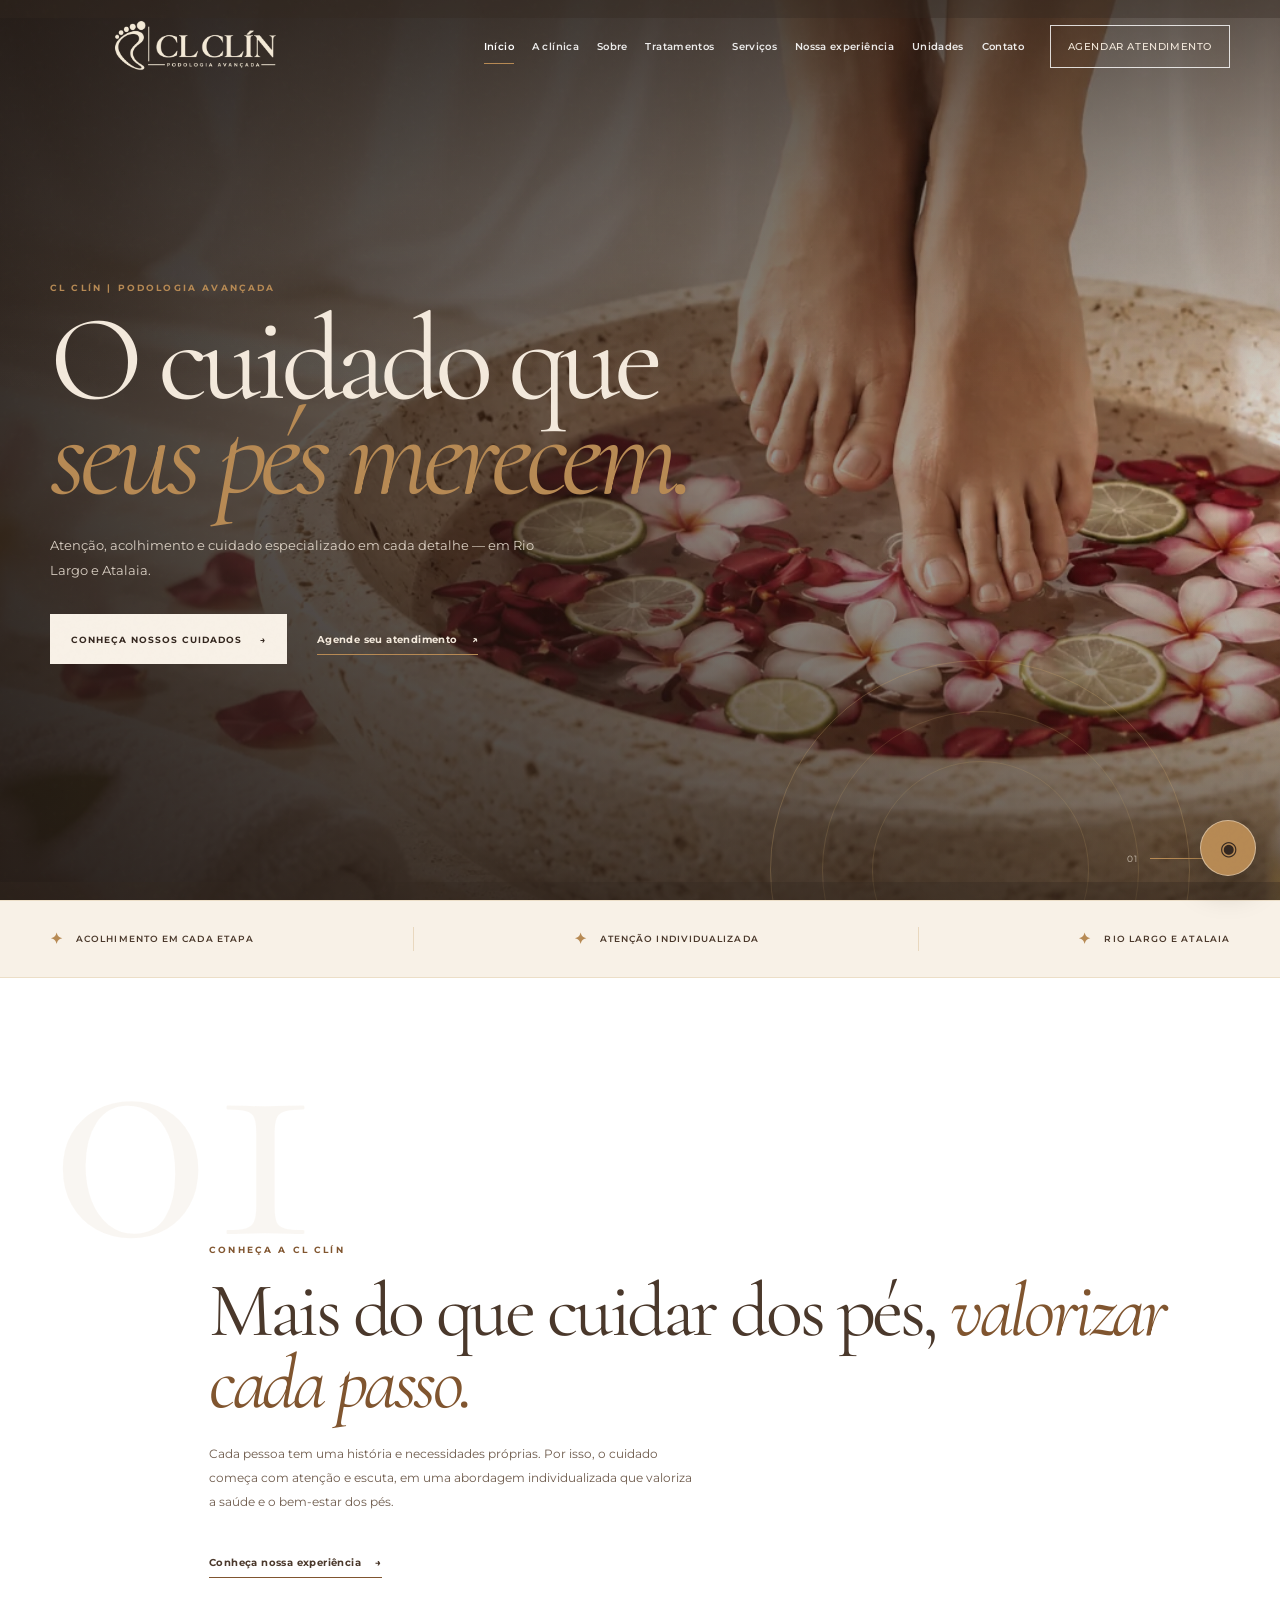
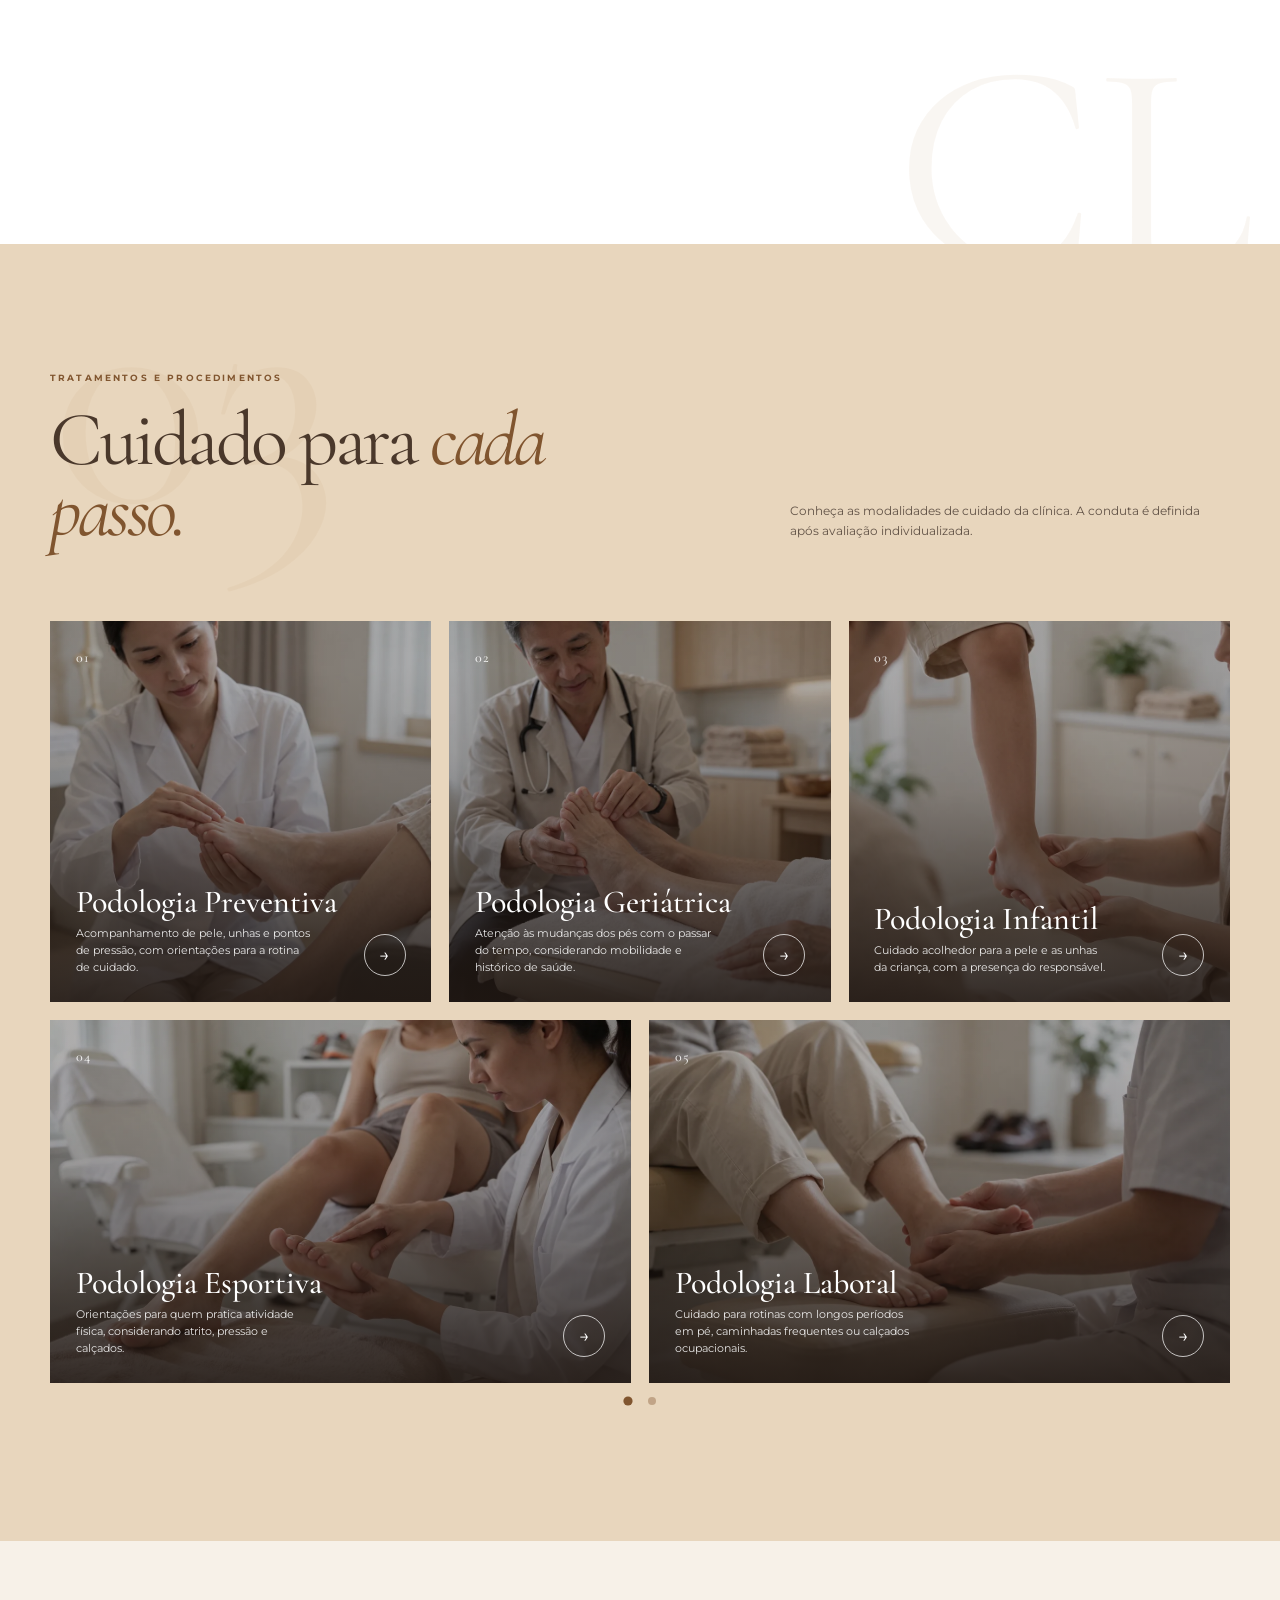
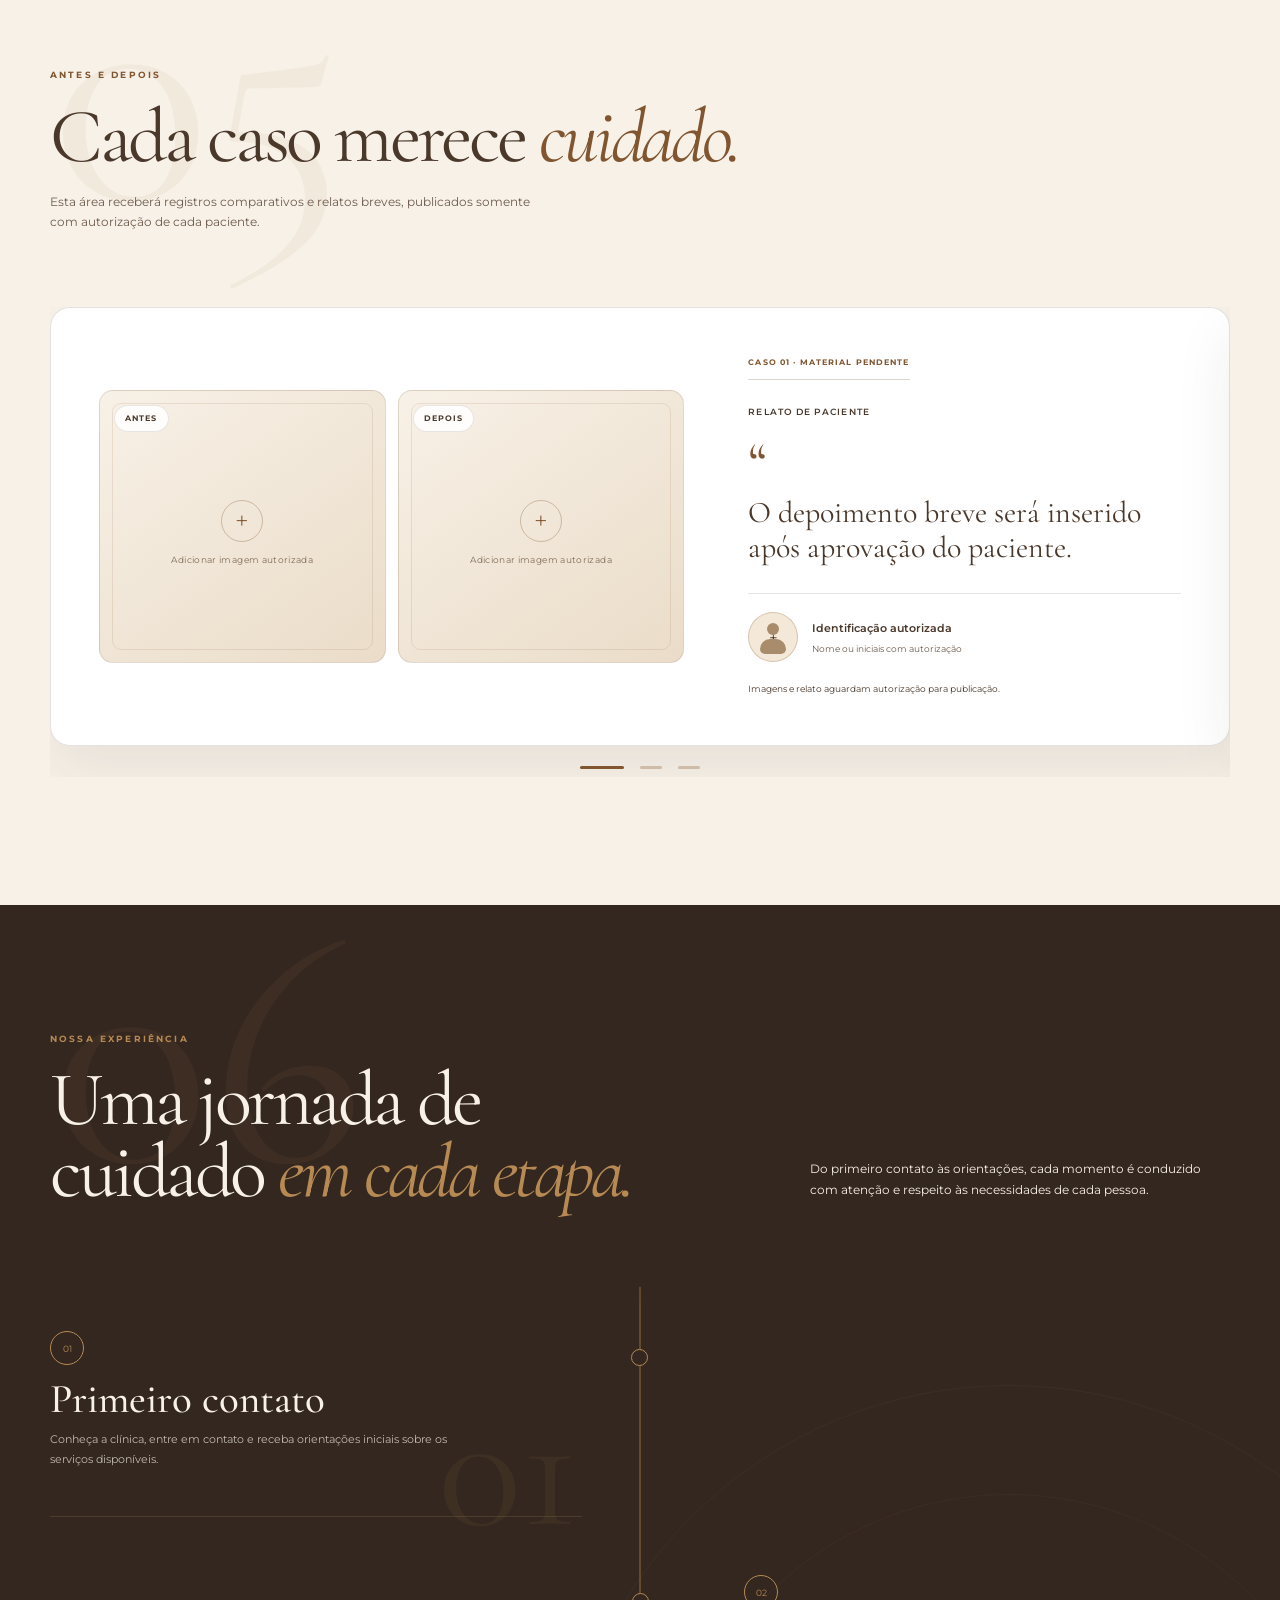
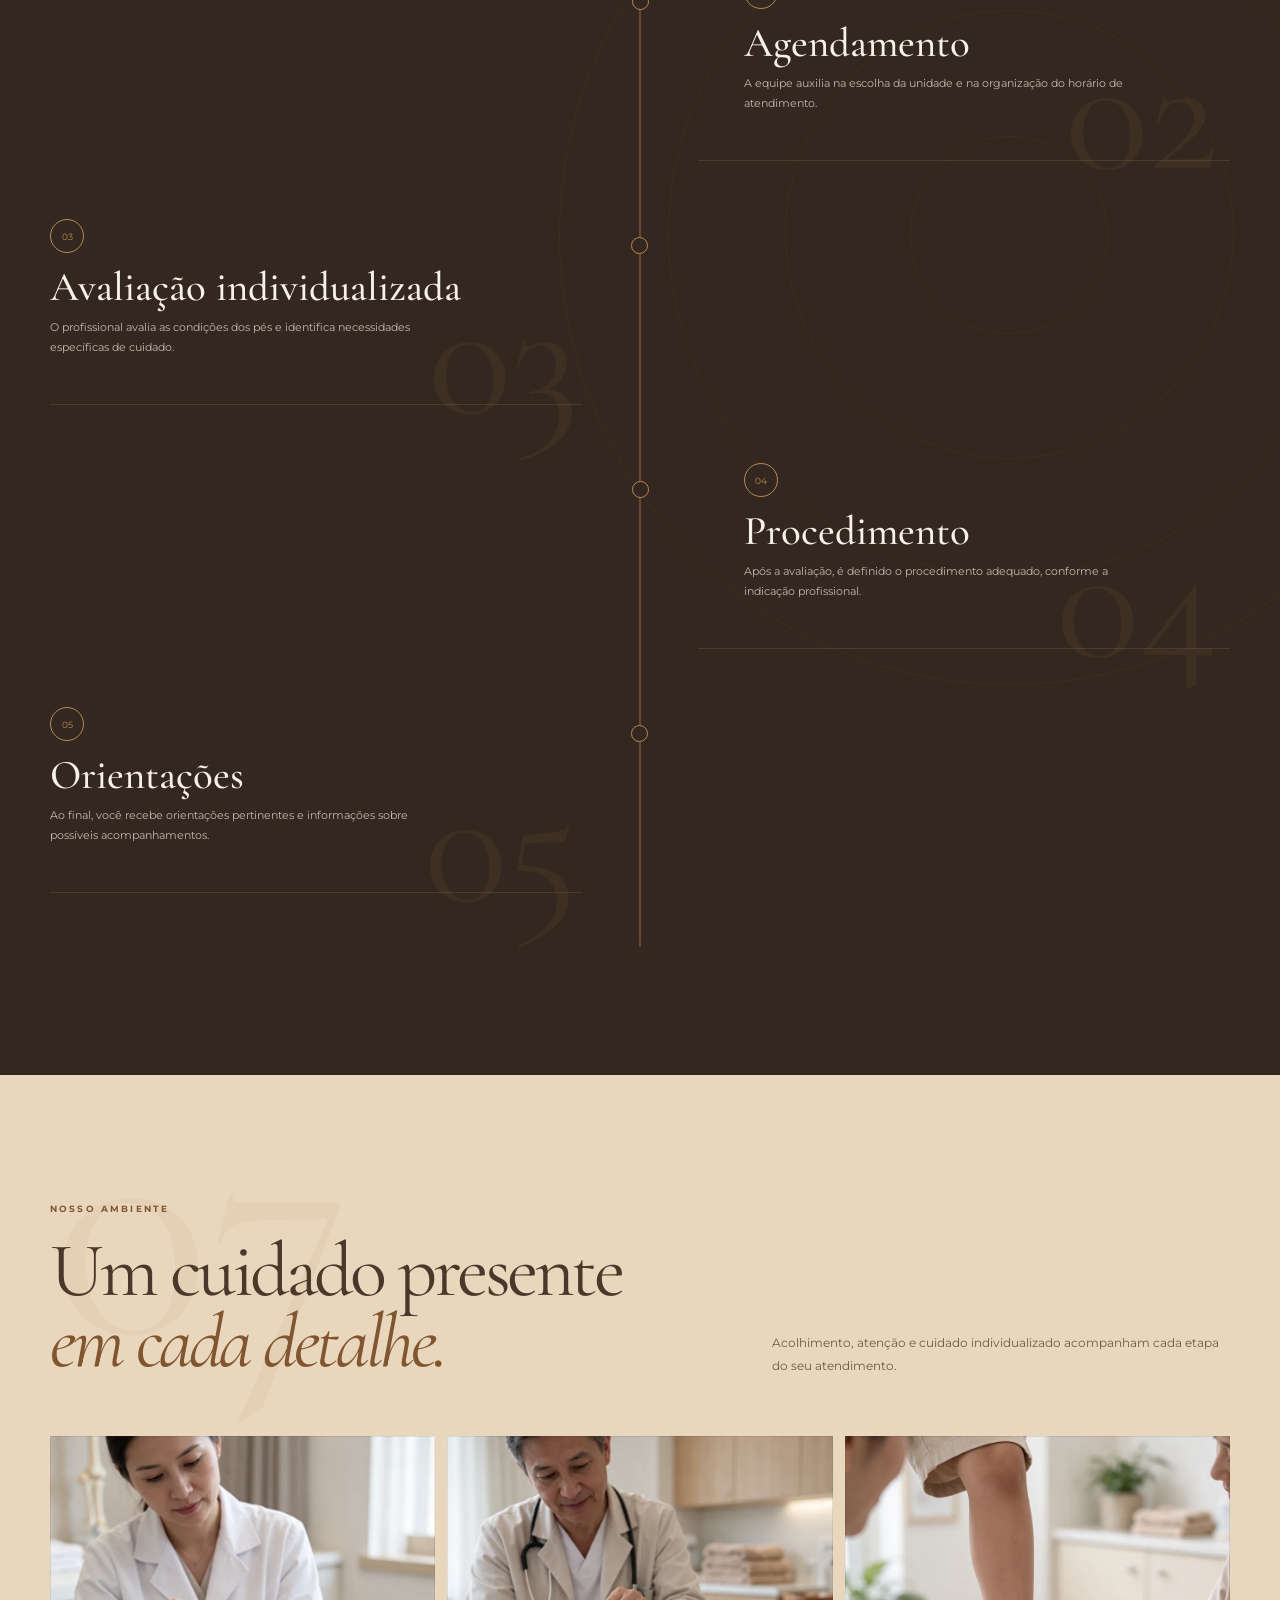
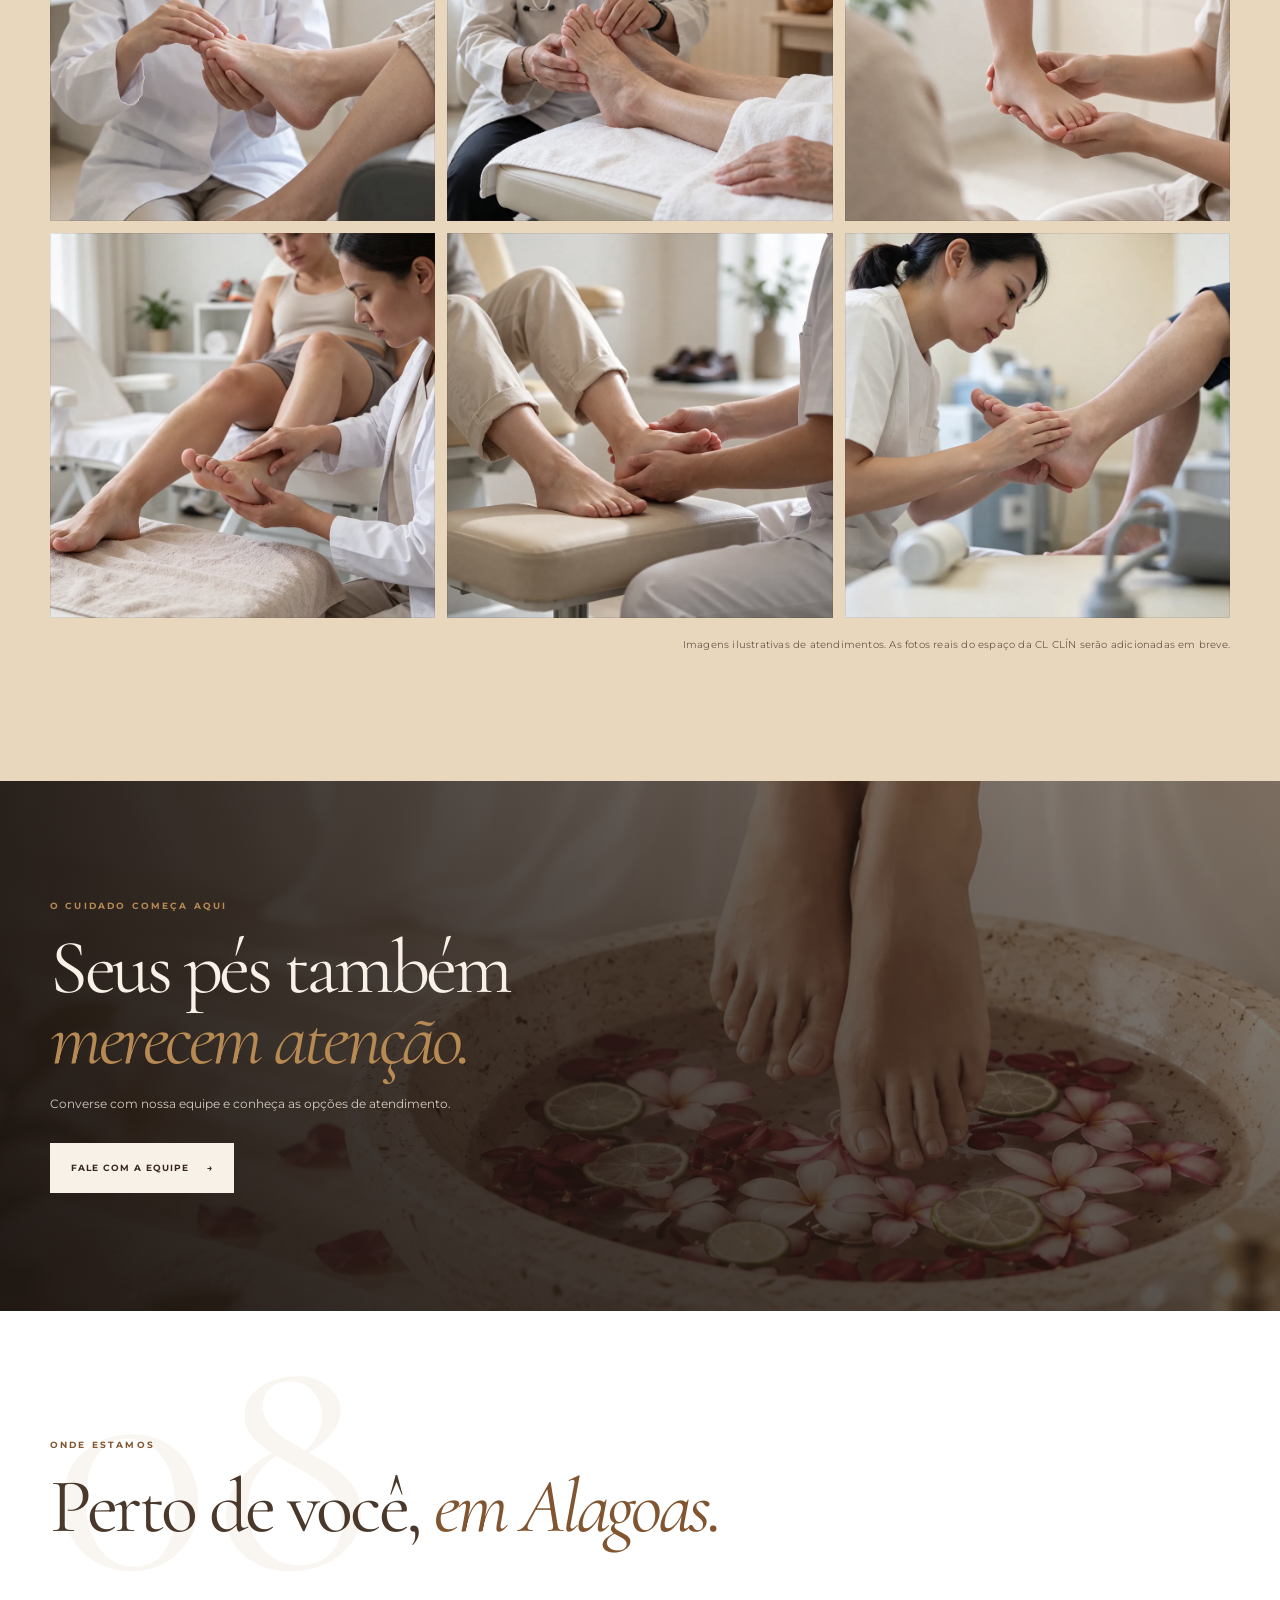
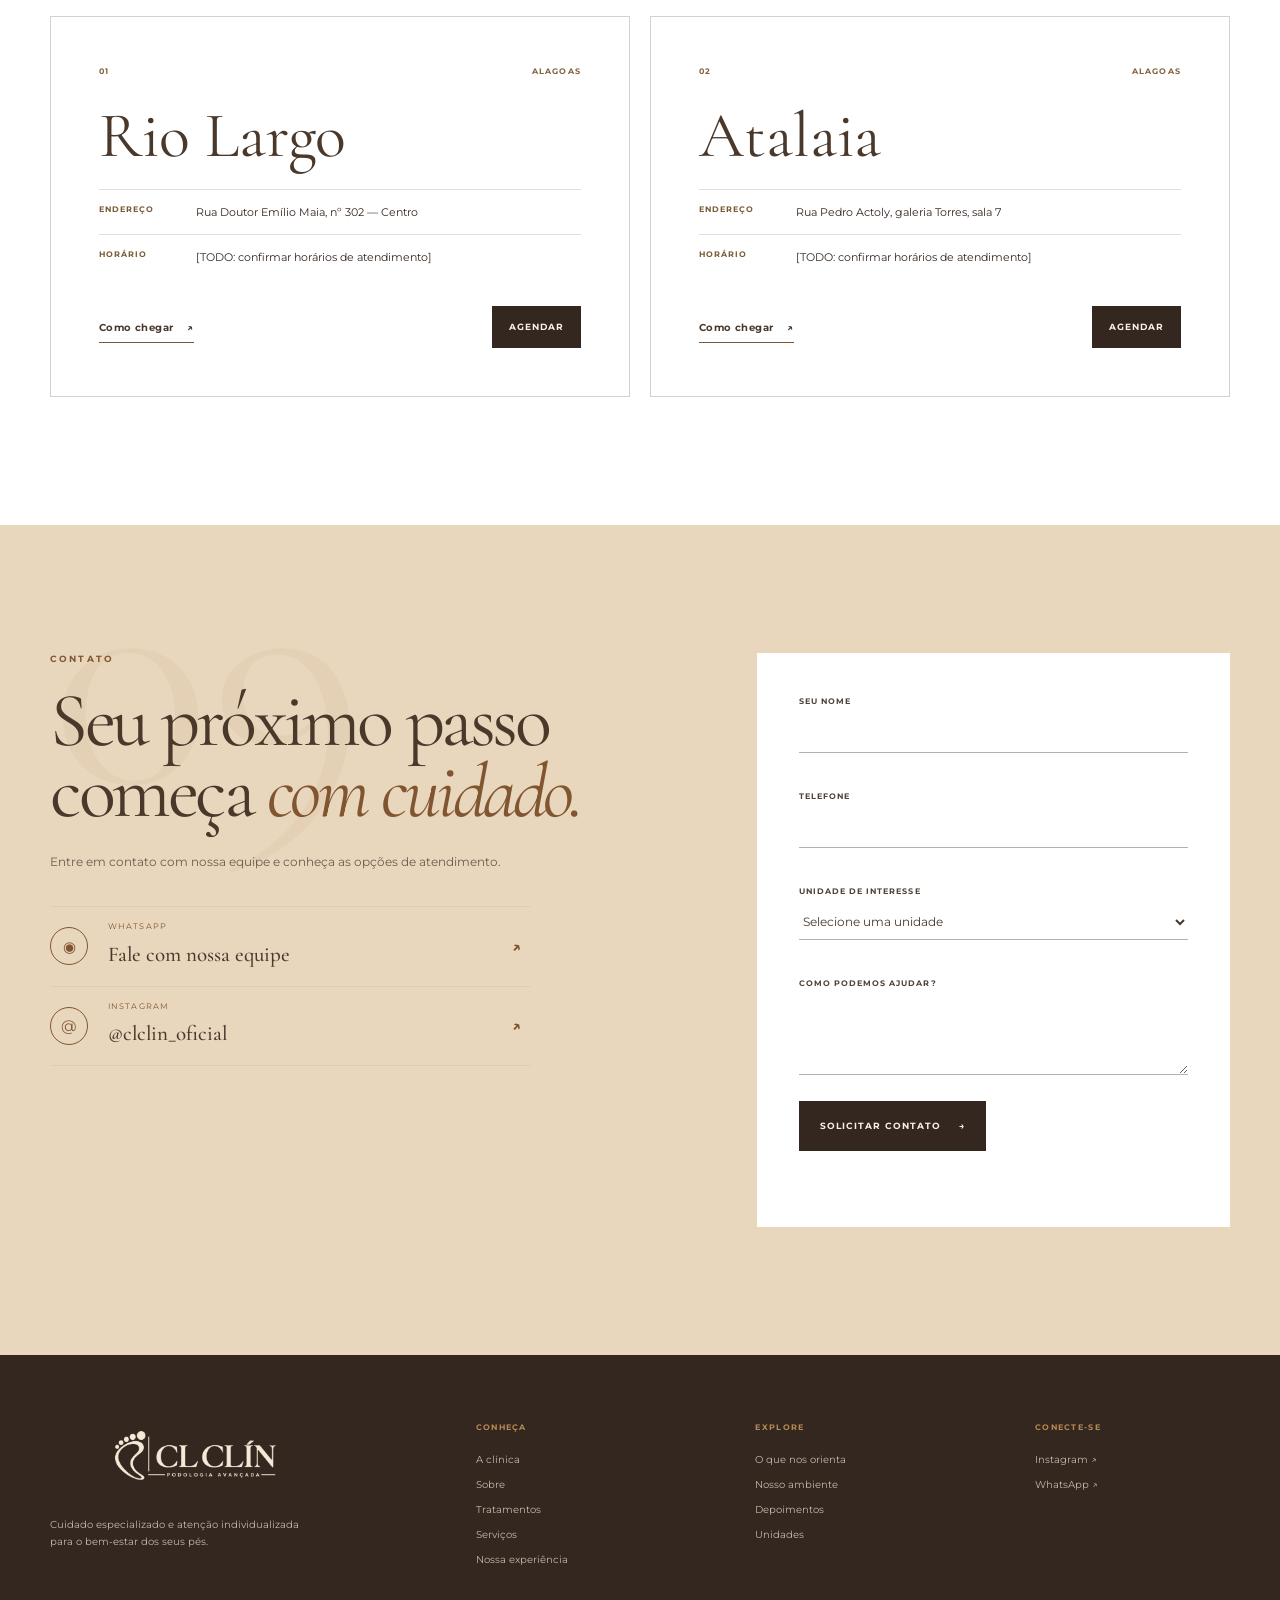
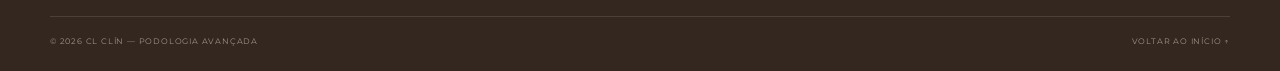
==== commit c70a360d: "up" ====
--- a/index.html
+++ b/index.html
@@ -23,8 +23,8 @@
   <link
     href="https://fonts.googleapis.com/css2?family=Cormorant+Garamond:wght@400;500;600&family=Montserrat:wght@400;500;600;700&display=swap"
     rel="stylesheet">
-  <link rel="stylesheet" href="css/style.css?v=20261120-2">
-  <script src="js/script.js?v=20261120-2" defer></script>
+  <link rel="stylesheet" href="css/style.css?v=20261122-6">
+  <script src="js/script.js?v=20261122-5" defer></script>
 </head>
 
 <body>
@@ -128,9 +128,10 @@
         </header>
 
         <div class="procedure-grid procedure-swiper swiper" role="region"
-          aria-label="Tratamentos e procedimentos. No celular, arraste para navegar; cada card abre suas informações.">
-          <div class="swiper-wrapper" role="list">
-            <article class="service-card swiper-slide" role="listitem">
+          aria-label="Tratamentos e procedimentos. Arraste ou use as setas para navegar; cada card abre suas informações.">
+          <div class="swiper-wrapper" aria-label="Páginas de tratamentos">
+            <div class="treatment-grid-page swiper-slide" role="list" aria-label="Tratamentos em destaque">
+            <article class="service-card" role="listitem">
               <button class="service-card-hit" type="button" data-service="preventiva" aria-haspopup="dialog"
                 aria-controls="service-modal" aria-label="Saiba mais sobre Podologia Preventiva">
                 <span class="service-card-photo" aria-hidden="true">
@@ -148,11 +149,11 @@
                 </span>
                 <span class="service-card-title" role="heading" aria-level="3">Podologia Preventiva</span>
                 <span class="service-card-description">Acompanhamento de pele, unhas e pontos de pressão, com orientações para a rotina de cuidado.</span>
-                <span class="service-card-action"><span>Saiba mais</span><b aria-hidden="true">↗</b></span>
+                <span class="service-card-action"><span>Saiba mais</span><b aria-hidden="true">→</b></span>
               </button>
             </article>
 
-            <article class="service-card swiper-slide" role="listitem">
+            <article class="service-card" role="listitem">
               <button class="service-card-hit" type="button" data-service="geriatrica" aria-haspopup="dialog"
                 aria-controls="service-modal" aria-label="Saiba mais sobre Podologia Geriátrica">
                 <span class="service-card-photo" aria-hidden="true">
@@ -171,11 +172,11 @@
                 </span>
                 <span class="service-card-title" role="heading" aria-level="3">Podologia Geriátrica</span>
                 <span class="service-card-description">Atenção às mudanças dos pés com o passar do tempo, considerando mobilidade e histórico de saúde.</span>
-                <span class="service-card-action"><span>Saiba mais</span><b aria-hidden="true">↗</b></span>
+                <span class="service-card-action"><span>Saiba mais</span><b aria-hidden="true">→</b></span>
               </button>
             </article>
 
-            <article class="service-card swiper-slide" role="listitem">
+            <article class="service-card" role="listitem">
               <button class="service-card-hit" type="button" data-service="infantil" aria-haspopup="dialog"
                 aria-controls="service-modal" aria-label="Saiba mais sobre Podologia Infantil">
                 <span class="service-card-photo" aria-hidden="true">
@@ -195,11 +196,11 @@
                 </span>
                 <span class="service-card-title" role="heading" aria-level="3">Podologia Infantil</span>
                 <span class="service-card-description">Cuidado acolhedor para a pele e as unhas da criança, com a presença do responsável.</span>
-                <span class="service-card-action"><span>Saiba mais</span><b aria-hidden="true">↗</b></span>
+                <span class="service-card-action"><span>Saiba mais</span><b aria-hidden="true">→</b></span>
               </button>
             </article>
 
-            <article class="service-card swiper-slide" role="listitem">
+            <article class="service-card" role="listitem">
               <button class="service-card-hit" type="button" data-service="esportiva" aria-haspopup="dialog"
                 aria-controls="service-modal" aria-label="Saiba mais sobre Podologia Esportiva">
                 <span class="service-card-photo" aria-hidden="true">
@@ -217,11 +218,11 @@
                 </span>
                 <span class="service-card-title" role="heading" aria-level="3">Podologia Esportiva</span>
                 <span class="service-card-description">Orientações para quem pratica atividade física, considerando atrito, pressão e calçados.</span>
-                <span class="service-card-action"><span>Saiba mais</span><b aria-hidden="true">↗</b></span>
+                <span class="service-card-action"><span>Saiba mais</span><b aria-hidden="true">→</b></span>
               </button>
             </article>
 
-            <article class="service-card swiper-slide" role="listitem">
+            <article class="service-card" role="listitem">
               <button class="service-card-hit" type="button" data-service="laboral" aria-haspopup="dialog"
                 aria-controls="service-modal" aria-label="Saiba mais sobre Podologia Laboral">
                 <span class="service-card-photo" aria-hidden="true">
@@ -239,11 +240,13 @@
                 </span>
                 <span class="service-card-title" role="heading" aria-level="3">Podologia Laboral</span>
                 <span class="service-card-description">Cuidado para rotinas com longos períodos em pé, caminhadas frequentes ou calçados ocupacionais.</span>
-                <span class="service-card-action"><span>Saiba mais</span><b aria-hidden="true">↗</b></span>
+                <span class="service-card-action"><span>Saiba mais</span><b aria-hidden="true">→</b></span>
               </button>
             </article>
 
-            <article class="service-card swiper-slide" role="listitem">
+            </div>
+            <div class="treatment-extra-page swiper-slide" role="list" aria-label="Mais tratamentos">
+            <article class="service-card" role="listitem">
               <button class="service-card-hit" type="button" data-service="risco" aria-haspopup="dialog"
                 aria-controls="service-modal" aria-label="Saiba mais sobre cuidado do Pé de Risco">
                 <span class="service-card-photo" aria-hidden="true">
@@ -261,9 +264,10 @@
                 </span>
                 <span class="service-card-title" role="heading" aria-level="3">Pé de Risco</span>
                 <span class="service-card-description">Acompanhamento cuidadoso para pessoas com diabetes ou alterações de sensibilidade e circulação.</span>
-                <span class="service-card-action"><span>Saiba mais</span><b aria-hidden="true">↗</b></span>
+                <span class="service-card-action"><span>Saiba mais</span><b aria-hidden="true">→</b></span>
               </button>
             </article>
+            </div>
           </div>
           <div class="swiper-pagination" aria-label="Paginação dos tratamentos"></div>
         </div>
@@ -274,28 +278,100 @@
 
     <section class="testimonials section" id="depoimentos" data-watermark="05" aria-labelledby="testimonials-title">
       <div class="container">
-        <header class="section-heading section-heading-light reveal fade-in">
-          <p class="eyebrow">Depoimentos</p>
-          <h2 id="testimonials-title">Histórias reais, <em>no tempo certo.</em></h2>
-          <p>Este espaço será preenchido somente com relatos autorizados de pacientes.</p>
+        <header class="section-heading reveal fade-up">
+          <p class="eyebrow">Antes e depois</p>
+          <h2 id="testimonials-title">Cada caso merece <em>cuidado.</em></h2>
+          <p>Esta área receberá registros comparativos e relatos breves, publicados somente com autorização de cada paciente.</p>
         </header>
         <div class="swiper testimonials-swiper"
-          aria-label="Carrossel de depoimentos autorizados. Arraste ou use as setas do teclado.">
-          <div class="testimonial-list swiper-wrapper">
-            <article class="testimonial-card swiper-slide fade-up"><span class="testimonial-mark"
-                aria-hidden="true">“</span>
-              <p>[TODO: inserir depoimento real autorizado.]</p><span class="testimonial-credit">[TODO: identificação
-                autorizada]</span>
-            </article>
-            <article class="testimonial-card swiper-slide fade-up"><span class="testimonial-mark"
-                aria-hidden="true">“</span>
-              <p>[TODO: inserir depoimento real autorizado.]</p><span class="testimonial-credit">[TODO: identificação
-                autorizada]</span>
-            </article>
-            <article class="testimonial-card swiper-slide fade-up"><span class="testimonial-mark"
-                aria-hidden="true">“</span>
-              <p>[TODO: inserir depoimento real autorizado.]</p><span class="testimonial-credit">[TODO: identificação
-                autorizada]</span>
+          aria-label="Carrossel de casos antes e depois. Arraste ou use as setas do teclado para navegar.">
+          <div class="testimonial-list swiper-wrapper" aria-label="Casos de pacientes">
+            <article class="testimonial-card swiper-slide" aria-label="Espaço reservado para caso real 1">
+              <div class="case-comparison" aria-label="Comparação antes e depois">
+                <figure class="case-photo-slot">
+                  <span class="case-photo-label">Antes</span>
+                  <div class="case-photo-placeholder">
+                    <span class="case-photo-symbol" aria-hidden="true">+</span>
+                    <span>Adicionar imagem autorizada</span>
+                  </div>
+                </figure>
+                <figure class="case-photo-slot">
+                  <span class="case-photo-label">Depois</span>
+                  <div class="case-photo-placeholder">
+                    <span class="case-photo-symbol" aria-hidden="true">+</span>
+                    <span>Adicionar imagem autorizada</span>
+                  </div>
+                </figure>
+              </div>
+              <div class="case-story">
+                <span class="case-record-label">Caso 01 · material pendente</span>
+                <p class="case-story-eyebrow">Relato de paciente</p>
+                <span class="testimonial-mark" aria-hidden="true">“</span>
+                <p class="testimonial-quote">O depoimento breve será inserido após aprovação do paciente.</p>
+                <div class="case-patient">
+                  <span class="patient-photo-placeholder" aria-hidden="true">+</span>
+                  <span class="case-patient-meta"><strong>Identificação autorizada</strong><small>Nome ou iniciais com autorização</small></span>
+                </div>
+                <p class="case-consent-note">Imagens e relato aguardam autorização para publicação.</p>
+              </div>
+            </article>
+            <article class="testimonial-card swiper-slide" aria-label="Espaço reservado para caso real 2">
+              <div class="case-comparison" aria-label="Comparação antes e depois">
+                <figure class="case-photo-slot">
+                  <span class="case-photo-label">Antes</span>
+                  <div class="case-photo-placeholder">
+                    <span class="case-photo-symbol" aria-hidden="true">+</span>
+                    <span>Adicionar imagem autorizada</span>
+                  </div>
+                </figure>
+                <figure class="case-photo-slot">
+                  <span class="case-photo-label">Depois</span>
+                  <div class="case-photo-placeholder">
+                    <span class="case-photo-symbol" aria-hidden="true">+</span>
+                    <span>Adicionar imagem autorizada</span>
+                  </div>
+                </figure>
+              </div>
+              <div class="case-story">
+                <span class="case-record-label">Caso 02 · material pendente</span>
+                <p class="case-story-eyebrow">Relato de paciente</p>
+                <span class="testimonial-mark" aria-hidden="true">“</span>
+                <p class="testimonial-quote">O depoimento breve será inserido após aprovação do paciente.</p>
+                <div class="case-patient">
+                  <span class="patient-photo-placeholder" aria-hidden="true">+</span>
+                  <span class="case-patient-meta"><strong>Identificação autorizada</strong><small>Nome ou iniciais com autorização</small></span>
+                </div>
+                <p class="case-consent-note">Imagens e relato aguardam autorização para publicação.</p>
+              </div>
+            </article>
+            <article class="testimonial-card swiper-slide" aria-label="Espaço reservado para caso real 3">
+              <div class="case-comparison" aria-label="Comparação antes e depois">
+                <figure class="case-photo-slot">
+                  <span class="case-photo-label">Antes</span>
+                  <div class="case-photo-placeholder">
+                    <span class="case-photo-symbol" aria-hidden="true">+</span>
+                    <span>Adicionar imagem autorizada</span>
+                  </div>
+                </figure>
+                <figure class="case-photo-slot">
+                  <span class="case-photo-label">Depois</span>
+                  <div class="case-photo-placeholder">
+                    <span class="case-photo-symbol" aria-hidden="true">+</span>
+                    <span>Adicionar imagem autorizada</span>
+                  </div>
+                </figure>
+              </div>
+              <div class="case-story">
+                <span class="case-record-label">Caso 03 · material pendente</span>
+                <p class="case-story-eyebrow">Relato de paciente</p>
+                <span class="testimonial-mark" aria-hidden="true">“</span>
+                <p class="testimonial-quote">O depoimento breve será inserido após aprovação do paciente.</p>
+                <div class="case-patient">
+                  <span class="patient-photo-placeholder" aria-hidden="true">+</span>
+                  <span class="case-patient-meta"><strong>Identificação autorizada</strong><small>Nome ou iniciais com autorização</small></span>
+                </div>
+                <p class="case-consent-note">Imagens e relato aguardam autorização para publicação.</p>
+              </div>
             </article>
           </div>
           <div class="swiper-pagination" aria-label="Paginação dos depoimentos"></div>
@@ -353,43 +429,70 @@
     <section class="gallery section" id="ambiente" data-watermark="07" aria-labelledby="gallery-title">
       <div class="container">
         <header class="section-heading gallery-heading reveal fade-in">
-          <p class="eyebrow">Nosso ambiente</p>
-          <h2 id="gallery-title">Um ambiente pensado <em>para cuidar.</em></h2>
-          <p>Em breve, um olhar sobre os espaços reais da CL CLÍN.</p>
+          <div class="gallery-heading-title">
+            <p class="eyebrow">Nosso ambiente</p>
+            <h2 id="gallery-title">Um cuidado presente <em>em cada detalhe.</em></h2>
+          </div>
+          <p class="gallery-description">Acolhimento, atenção e cuidado individualizado acompanham cada etapa do seu
+            atendimento.</p>
         </header>
-        <div class="swiper gallery-swiper" aria-label="Galeria do ambiente. Arraste ou use as setas do teclado.">
-          <div class="gallery-grid swiper-wrapper">
-            <button class="gallery-item gallery-item-tall swiper-slide fade-up" type="button"
-              data-full="assets/images/ambiente-placeholder.svg"
-              aria-label="Ampliar placeholder da fotografia do ambiente 1"><img
-                src="assets/images/ambiente-placeholder.svg"
-                alt="Placeholder da fotografia do ambiente da clínica — TODO" loading="lazy" width="900"
-                height="1100"></button>
-            <button class="gallery-item swiper-slide fade-up" type="button"
-              data-full="assets/images/ambiente-placeholder.svg"
-              aria-label="Ampliar placeholder da fotografia do ambiente 2"><img
-                src="assets/images/ambiente-placeholder.svg" alt="Placeholder da fotografia da recepção — TODO"
-                loading="lazy" width="900" height="700"></button>
-            <button class="gallery-item swiper-slide fade-up" type="button"
-              data-full="assets/images/ambiente-placeholder.svg"
-              aria-label="Ampliar placeholder da fotografia do ambiente 3"><img
-                src="assets/images/ambiente-placeholder.svg"
-                alt="Placeholder da fotografia do espaço de atendimento — TODO" loading="lazy" width="900"
-                height="700"></button>
-            <button class="gallery-item gallery-item-wide swiper-slide fade-up" type="button"
-              data-full="assets/images/ambiente-placeholder.svg"
-              aria-label="Ampliar placeholder da fotografia do ambiente 4"><img
-                src="assets/images/ambiente-placeholder.svg"
-                alt="Placeholder da fotografia dos detalhes da clínica — TODO" loading="lazy" width="1200"
-                height="700"></button>
-          </div>
-          <div class="swiper-pagination" aria-label="Paginação da galeria"></div>
-        </div>
+        <div class="gallery-grid" role="group" aria-label="Imagens ilustrativas de atendimento podológico">
+          <button class="gallery-item" type="button" data-space-tile style="--tile-index: 0"
+            data-full="assets/images/procedimento-preventiva.webp"
+            aria-label="Ampliar imagem ilustrativa de podologia preventiva">
+            <img src="assets/images/procedimento-preventiva.webp"
+              alt="Imagem ilustrativa de atendimento de podologia preventiva" loading="lazy" decoding="async"
+              width="1200" height="900">
+            <span class="gallery-item-word" aria-hidden="true">CUIDADO</span>
+          </button>
+          <button class="gallery-item" type="button" data-space-tile style="--tile-index: 1"
+            data-full="assets/images/procedimento-geriatrica.webp"
+            aria-label="Ampliar imagem ilustrativa de podologia geriátrica">
+            <img src="assets/images/procedimento-geriatrica.webp"
+              alt="Imagem ilustrativa de atendimento de podologia geriátrica" loading="lazy" decoding="async"
+              width="1200" height="900">
+            <span class="gallery-item-word" aria-hidden="true">ACOLHIMENTO</span>
+          </button>
+          <button class="gallery-item" type="button" data-space-tile style="--tile-index: 2"
+            data-full="assets/images/procedimento-infantil.webp"
+            aria-label="Ampliar imagem ilustrativa de podologia infantil">
+            <img src="assets/images/procedimento-infantil.webp"
+              alt="Imagem ilustrativa de atendimento de podologia infantil" loading="lazy" decoding="async"
+              width="1200" height="900">
+            <span class="gallery-item-word" aria-hidden="true">ATENÇÃO</span>
+          </button>
+          <button class="gallery-item" type="button" data-space-tile style="--tile-index: 3"
+            data-full="assets/images/procedimento-esportiva.webp"
+            aria-label="Ampliar imagem ilustrativa de podologia esportiva">
+            <img src="assets/images/procedimento-esportiva.webp"
+              alt="Imagem ilustrativa de atendimento de podologia esportiva" loading="lazy" decoding="async"
+              width="1200" height="900">
+            <span class="gallery-item-word" aria-hidden="true">BEM-ESTAR</span>
+          </button>
+          <button class="gallery-item" type="button" data-space-tile style="--tile-index: 4"
+            data-full="assets/images/procedimento-laboral.webp"
+            aria-label="Ampliar imagem ilustrativa de podologia laboral">
+            <img src="assets/images/procedimento-laboral.webp"
+              alt="Imagem ilustrativa de atendimento de podologia laboral" loading="lazy" decoding="async"
+              width="1200" height="900">
+            <span class="gallery-item-word" aria-hidden="true">CONFORTO</span>
+          </button>
+          <button class="gallery-item" type="button" data-space-tile style="--tile-index: 5"
+            data-full="assets/images/procedimento-pe-de-risco.webp"
+            aria-label="Ampliar imagem ilustrativa de cuidado com pé de risco">
+            <img src="assets/images/procedimento-pe-de-risco.webp"
+              alt="Imagem ilustrativa de cuidado podológico para pé de risco" loading="lazy" decoding="async"
+              width="1200" height="900">
+            <span class="gallery-item-word" aria-hidden="true">SEGURANÇA</span>
+          </button>
+        </div>
+        <p class="gallery-note">Imagens ilustrativas de atendimentos. As fotos reais do espaço da CL CLÍN serão
+          adicionadas em breve.</p>
       </div>
     </section>
 
     <section class="interlude" aria-label="Chamada para agendamento">
-      <img class="interlude-image" src="assets/images/ambiente-placeholder.svg" alt="" loading="lazy" width="1600"
+      <img class="interlude-image" src="assets/images/hero-relaxamento.webp" alt="" loading="lazy" width="1600"
         height="700">
       <div class="interlude-overlay" aria-hidden="true"></div>
       <div class="container interlude-inner reveal fade-up">
@@ -528,44 +631,46 @@
     <div class="modal-panel service-modal-panel" role="document">
       <button class="modal-close service-modal-close" type="button" aria-label="Fechar detalhes do serviço"
         data-close-service-modal>×</button>
-      <p class="eyebrow">CL CLÍN — Tratamentos e procedimentos</p>
-      <h2 id="service-modal-title"></h2>
-      <p class="service-modal-intro" id="service-modal-intro"></p>
-      <div class="service-modal-grid">
-        <section class="service-detail">
-          <h3>O que é</h3>
-          <p id="service-modal-what"></p>
-        </section>
-        <section class="service-detail">
-          <h3>Para quem é indicado</h3>
-          <p id="service-modal-audience"></p>
-        </section>
-        <section class="service-detail">
-          <h3>Necessidades atendidas</h3>
-          <ul id="service-modal-needs"></ul>
-        </section>
-        <section class="service-detail">
-          <h3>Benefícios esperados</h3>
-          <ul id="service-modal-benefits"></ul>
-        </section>
-        <section class="service-detail">
-          <h3>Como funciona o atendimento</h3>
-          <p id="service-modal-approach"></p>
-        </section>
-        <section class="service-detail service-care">
-          <h3>Cuidados e orientações</h3>
-          <p id="service-modal-care"></p>
-        </section>
-      </div>
-      <div class="service-modal-booking">
-        <a class="button button-dark" id="service-modal-booking-link" href="#contato">
-          <span id="service-modal-booking-label">Solicitar agendamento</span>
-          <span aria-hidden="true">→</span>
-        </a>
-        <p id="service-modal-booking-note" hidden></p>
-      </div>
-      <p class="service-modal-disclaimer">As informações são gerais e não substituem avaliação profissional ou
-        acompanhamento médico. A conduta é definida para cada pessoa.</p>
+      <div class="service-modal-content" data-lenis-prevent>
+        <p class="eyebrow">CL CLÍN — Tratamentos e procedimentos</p>
+        <h2 id="service-modal-title"></h2>
+        <p class="service-modal-intro" id="service-modal-intro"></p>
+        <div class="service-modal-grid">
+          <section class="service-detail">
+            <h3>O que é</h3>
+            <p id="service-modal-what"></p>
+          </section>
+          <section class="service-detail">
+            <h3>Para quem é indicado</h3>
+            <p id="service-modal-audience"></p>
+          </section>
+          <section class="service-detail">
+            <h3>Necessidades atendidas</h3>
+            <ul id="service-modal-needs"></ul>
+          </section>
+          <section class="service-detail">
+            <h3>Benefícios esperados</h3>
+            <ul id="service-modal-benefits"></ul>
+          </section>
+          <section class="service-detail">
+            <h3>Como funciona o atendimento</h3>
+            <p id="service-modal-approach"></p>
+          </section>
+          <section class="service-detail service-care">
+            <h3>Cuidados e orientações</h3>
+            <p id="service-modal-care"></p>
+          </section>
+        </div>
+        <div class="service-modal-booking">
+          <a class="button button-dark" id="service-modal-booking-link" href="#contato">
+            <span id="service-modal-booking-label">Solicitar agendamento</span>
+            <span aria-hidden="true">→</span>
+          </a>
+          <p id="service-modal-booking-note" hidden></p>
+        </div>
+        <p class="service-modal-disclaimer">As informações são gerais e não substituem avaliação profissional ou
+          acompanhamento médico. A conduta é definida para cada pessoa.</p>
+      </div>
     </div>
   </div>
   <div class="modal lightbox" id="lightbox" role="dialog" aria-modal="true" aria-label="Imagem ampliada" hidden>
--- a/css/style.css
+++ b/css/style.css
@@ -481,11 +481,25 @@
   font-weight: 700;
   letter-spacing: .11em;
   text-transform: uppercase;
-  transition: background var(--transition), color var(--transition), border-color var(--transition), transform var(--transition);
+  transition: background var(--transition), color var(--transition), border-color var(--transition), transform var(--transition), box-shadow var(--transition);
 }
 
 .button:hover {
   transform: translateY(-2px);
+  box-shadow: 0 10px 24px rgba(48, 34, 24, .18);
+}
+
+.button>span[aria-hidden="true"] {
+  transition: transform 300ms var(--ease);
+}
+
+.button:hover>span[aria-hidden="true"] {
+  transform: translateX(4px);
+}
+
+.button:active {
+  transform: translateY(0) scale(.98);
+  box-shadow: 0 4px 12px rgba(48, 34, 24, .14);
 }
 
 .button-light {
@@ -574,6 +588,12 @@
   height: 100%;
   object-fit: cover;
   filter: saturate(.82) sepia(.12) contrast(1.04);
+  transition: filter 650ms var(--ease), transform 850ms var(--ease);
+}
+
+.about-visual:hover img,
+.professional-portrait:hover img {
+  filter: saturate(.98) sepia(.04) contrast(1.08);
 }
 
 .image-caption {
@@ -779,24 +799,80 @@
 
 .procedure-grid.swiper {
   display: block;
-  overflow: visible;
+  overflow: hidden;
+}
+
+.procedure-grid.swiper-unavailable {
+  overflow-x: auto;
+  scroll-snap-type: x mandatory;
+  scrollbar-color: var(--gold) transparent;
+}
+
+.procedure-grid.swiper-unavailable>.swiper-wrapper>.swiper-slide {
+  scroll-snap-align: start;
 }
 
 .procedure-grid>.swiper-wrapper {
+  display: flex;
+  align-items: stretch;
+  gap: 0;
+}
+
+.procedure-grid.swiper .swiper-slide {
+  height: auto;
+}
+
+.procedure-grid .treatment-grid-page,
+.procedure-grid .treatment-extra-page {
+  width: 100%;
+  flex: 0 0 100%;
+}
+
+.procedure-grid .treatment-grid-page {
   display: grid;
-  grid-template-columns: repeat(3, minmax(0, 1fr));
-  align-items: stretch;
-  gap: 22px;
+  grid-template-columns: repeat(6, minmax(0, 1fr));
+  align-content: start;
+  gap: 18px;
+}
+
+.treatment-grid-page .service-card:nth-child(-n+3) {
+  grid-column: span 2;
+  aspect-ratio: 1;
+}
+
+.treatment-grid-page .service-card:nth-child(n+4) {
+  grid-column: span 3;
+  aspect-ratio: 1.6;
+}
+
+.procedure-grid .treatment-extra-page {
+  display: flex;
+  align-items: center;
+  justify-content: center;
+}
+
+.treatment-extra-page .service-card {
+  width: calc(50% - 9px);
+  aspect-ratio: 1.6;
 }
 
 .procedure-grid>.swiper-pagination {
-  display: none;
-}
-
-.procedure-grid.swiper-initialized>.swiper-wrapper {
+  position: relative;
   display: flex;
-  gap: 0;
-  transition-timing-function: cubic-bezier(.22, .61, .36, 1);
+  justify-content: center;
+  gap: 8px;
+  margin-top: 22px;
+}
+
+.procedure-grid .swiper-pagination-bullet {
+  background: var(--gold-dark);
+  opacity: .38;
+  transition: opacity 300ms var(--ease), transform 300ms var(--ease);
+}
+
+.procedure-grid .swiper-pagination-bullet-active {
+  opacity: 1;
+  transform: scale(1.15);
 }
 
 .service-card {
@@ -809,19 +885,19 @@
   isolation: isolate;
   display: flex;
   width: 100%;
-  min-height: 360px;
+  min-height: 0;
   height: 100%;
   flex-direction: column;
   overflow: hidden;
-  border: 1px solid rgba(74, 56, 43, .2);
-  border-radius: 18px;
-  padding: 25px;
-  background: #e2d3c0;
-  color: var(--text-dark);
+  border: 0;
+  border-radius: 0;
+  padding: clamp(18px, 2vw, 28px);
+  background: #34271F;
+  color: #FFFFFF;
   font: inherit;
   text-align: left;
-  box-shadow: 0 14px 34px rgba(48, 34, 24, .1);
-  transition: transform 450ms var(--ease), border-color 350ms var(--ease), box-shadow 450ms var(--ease);
+  box-shadow: none;
+  transition: transform 450ms var(--ease);
 }
 
 .service-card-photo {
@@ -836,8 +912,8 @@
   width: 100%;
   height: 100%;
   object-fit: cover;
-  filter: blur(0px) saturate(.86) sepia(.06);
-  transform: scale(1.06);
+  filter: brightness(.76) saturate(.86);
+  transform: scale(1.02);
   transition: filter 650ms var(--ease), transform 850ms var(--ease);
 }
 
@@ -845,7 +921,7 @@
   position: absolute;
   z-index: 1;
   inset: 0;
-  background: linear-gradient(135deg, rgb(255, 255, 255), rgba(231, 214, 192, 0.466));
+  background: linear-gradient(180deg, rgba(33, 24, 19, .12) 12%, rgba(33, 24, 19, .26) 45%, rgba(33, 24, 19, .88) 100%);
   content: "";
   pointer-events: none;
 }
@@ -862,166 +938,145 @@
 
 .service-card-top {
   display: flex;
-  justify-content: space-between;
+  justify-content: flex-start;
   align-items: flex-start;
   margin-bottom: auto;
-  padding-bottom: 28px;
+  padding-bottom: 18px;
 }
 
 .service-icon {
-  display: grid;
-  width: 58px;
-  height: 58px;
-  place-items: center;
-  border: 1px solid rgba(74, 56, 43, .34);
-  border-radius: 50%;
-  background: rgba(248, 241, 231, .4);
-  color: var(--text-dark);
-}
-
-.service-icon svg {
-  width: 28px;
-  height: 28px;
-  stroke: currentColor;
-  stroke-width: 1.5;
-  stroke-linecap: round;
-  stroke-linejoin: round;
+  display: none;
 }
 
 .service-number {
-  color: rgba(74, 56, 43, .68);
-  font-size: 10px;
-  font-weight: 700;
-  letter-spacing: .14em;
+  color: rgba(255, 255, 255, .86);
+  font-family: var(--serif);
+  font-size: 14px;
+  font-weight: 500;
+  letter-spacing: .08em;
 }
 
 .service-card-title {
   display: block;
-  margin-bottom: 10px;
+  margin-bottom: 8px;
   font-family: var(--serif);
-  font-size: clamp(26px, 2.35vw, 34px);
+  font-size: clamp(25px, 2.5vw, 38px);
   font-weight: 500;
-  line-height: 1.02;
+  line-height: .98;
+  color: #FFFFFF;
 }
 
 .service-card-description {
   display: block;
-  max-width: 34ch;
-  margin-bottom: 22px;
-  color: #59483b;
-  font-size: 12px;
-  line-height: 1.7;
-}
-
-.service-card-action {
-  display: inline-flex;
-  align-items: center;
-  align-self: flex-start;
-  gap: 14px;
-  margin-top: auto;
-  border: 1px solid var(--cream);
+  max-width: 42ch;
+  margin: 0;
+  padding-right: 56px;
+  color: rgba(255, 255, 255, .88);
+  font-size: 11px;
+  line-height: 1.55;
+}
+
+.service-card-hit>.service-card-action {
+  position: absolute;
+  right: clamp(16px, 2vw, 26px);
+  bottom: clamp(16px, 2vw, 26px);
+  display: grid;
+  width: 42px;
+  height: 42px;
+  place-items: center;
+  border: 1px solid rgba(255, 255, 255, .72);
   border-radius: 999px;
-  padding: 10px 16px;
-  background: var(--cream);
-  color: var(--ink);
-  font-size: 10px;
-  font-weight: 600;
-  letter-spacing: .04em;
-  text-transform: uppercase;
+  padding: 0;
+  background: transparent;
+  color: #FFFFFF;
   transition: background-color 300ms var(--ease), color 300ms var(--ease), border-color 300ms var(--ease);
+}
+
+.service-card-action span {
+  display: none;
 }
 
 .service-card-action b {
   color: inherit;
-  font-size: 15px;
+  font-size: 18px;
   font-weight: 400;
   transition: transform 300ms var(--ease);
 }
 
 @media (hover: hover) and (pointer: fine) {
   .service-card-hit:hover {
-    transform: translateY(-4px);
-    border-color: rgba(74, 56, 43, .42);
-    box-shadow: 0 20px 44px rgba(48, 34, 24, .17);
+    transform: translateY(-3px);
   }
 
   .service-card-hit:hover .service-card-photo img {
-    filter: blur(1.2px) saturate(.9) sepia(.04);
-    transform: scale(1.1);
+    filter: brightness(.84) saturate(.92);
+    transform: scale(1.06);
   }
 
   .service-card-hit:hover .service-card-action {
-    border-color: #34271F;
-    background: #34271F;
+    border-color: #FFFFFF;
+    background: rgba(255, 255, 255, .16);
   }
 
   .service-card-hit:hover .service-card-action b {
-    transform: translateX(3px);
+    transform: translateX(2px);
   }
 }
 
 @media (min-width: 681px) and (max-width: 1120px) {
-  .procedure-grid>.swiper-wrapper {
+  .procedure-grid .treatment-grid-page {
+    gap: 14px;
+  }
+}
+
+@media (max-width: 680px) {
+  .procedure-grid .treatment-grid-page {
     grid-template-columns: repeat(2, minmax(0, 1fr));
-    gap: 18px;
-  }
-}
-
-@media (max-width: 680px) {
-  .procedure-grid:not(.swiper-initialized)>.swiper-wrapper {
-    grid-template-columns: 1fr;
-    gap: 16px;
-  }
-
-  .procedure-grid.swiper-initialized>.swiper-wrapper {
-    display: flex;
-    align-items: stretch;
-    gap: 0;
+    gap: 12px;
+  }
+
+  .treatment-grid-page .service-card:nth-child(-n+4) {
+    grid-column: span 1;
+    aspect-ratio: .86;
+  }
+
+  .treatment-grid-page .service-card:nth-child(5) {
+    grid-column: span 2;
+    aspect-ratio: 1.55;
+  }
+
+  .treatment-extra-page .service-card {
+    width: 100%;
+  }
+
+  .service-card-hit {
+    padding: 18px;
+  }
+
+  .service-card-title {
+    font-size: clamp(22px, 6vw, 29px);
+  }
+
+  .service-card-description {
+    padding-right: 42px;
+    font-size: 10px;
+  }
+
+  .service-card-action {
+    right: 12px;
+    bottom: 12px;
+    width: 34px;
+    height: 34px;
+  }
+
+  .procedure-grid>.swiper-pagination {
+    margin-top: 16px;
   }
 
   .procedure-grid.swiper-initialized>.swiper-pagination {
     display: flex;
   }
 
-  .procedure-grid.swiper-initialized .service-card {
-    flex-shrink: 0;
-  }
-
-  .procedure-grid.swiper-initialized .service-card-hit {
-    transform: scale(.97);
-    transition: transform 650ms var(--ease), border-color 350ms var(--ease), box-shadow 450ms var(--ease);
-  }
-
-  .procedure-grid.swiper-initialized .service-card.swiper-slide-active .service-card-hit {
-    transform: scale(1);
-    box-shadow: 0 18px 40px rgba(48, 34, 24, .16);
-  }
-
-  .procedure-grid.swiper-unavailable {
-    overflow-x: auto;
-    scroll-padding-inline: calc((100% - 82vw) / 2);
-    scroll-snap-type: x mandatory;
-  }
-
-  .procedure-grid.swiper-unavailable>.swiper-wrapper {
-    display: flex;
-    gap: 16px;
-  }
-
-  .procedure-grid.swiper-unavailable .service-card {
-    width: 82vw;
-    flex-shrink: 0;
-    scroll-snap-align: center;
-  }
-
-  .service-card-hit {
-    min-height: 340px;
-    padding: 23px;
-  }
-
-  .service-card-title {
-    font-size: clamp(28px, 8vw, 34px);
-  }
 }
 
 .experience {
@@ -1296,75 +1351,128 @@
 }
 
 .gallery-heading {
-  max-width: 730px;
-  margin-left: auto;
-  text-align: right;
-}
-
-.gallery-heading>p:last-child {
-  margin-left: auto;
+  display: grid;
+  max-width: none;
+  grid-template-columns: minmax(0, 1.15fr) minmax(240px, .85fr);
+  align-items: end;
+  gap: clamp(32px, 8vw, 112px);
+  margin-bottom: clamp(36px, 5vw, 58px);
+}
+
+.gallery-heading-title .eyebrow {
+  margin-bottom: 20px;
+}
+
+.gallery-heading h2 {
+  max-width: 720px;
+}
+
+.gallery-description {
+  max-width: 430px;
+  justify-self: end;
+  margin: 0 0 5px;
+  color: var(--text-muted);
+  font-size: 13px;
+  line-height: 1.9;
 }
 
 .gallery-grid {
   display: grid;
-  grid-template-columns: repeat(12, minmax(0, 1fr));
-  grid-template-rows: 270px 240px;
-  gap: 14px;
-}
-
-.gallery-grid.swiper-wrapper {
-  display: grid;
+  grid-template-columns: repeat(3, minmax(0, 1fr));
+  gap: clamp(8px, 1vw, 12px);
 }
 
 .gallery-item {
   position: relative;
+  display: block;
+  width: 100%;
+  aspect-ratio: 1;
   min-width: 0;
   overflow: hidden;
   border: 0;
   padding: 0;
   background: var(--ink);
-}
-
-.gallery-item-tall {
-  grid-column: 1 / 6;
-  grid-row: 1 / 3;
-}
-
-.gallery-item:nth-child(2) {
-  grid-column: 6 / 9;
-  grid-row: 1;
-}
-
-.gallery-item:nth-child(3) {
-  grid-column: 9 / 13;
-  grid-row: 1;
-}
-
-.gallery-item-wide {
-  grid-column: 6 / 13;
-  grid-row: 2;
+  text-align: center;
+  transition: transform 650ms var(--ease);
 }
 
 .gallery-item::after {
   position: absolute;
+  z-index: 1;
   inset: 0;
-  border: 1px solid rgba(201, 166, 107, .14);
-  background: linear-gradient(180deg, transparent 62%, rgba(28, 20, 16, .32));
+  border: 1px solid rgba(74, 56, 43, .12);
   content: "";
   pointer-events: none;
 }
 
 .gallery-item img {
+  position: relative;
+  z-index: 0;
   width: 100%;
   height: 100%;
   object-fit: cover;
-  filter: saturate(.82) sepia(.1) contrast(1.03);
+  filter: saturate(.86) contrast(1.02);
   transition: transform 850ms var(--ease), filter 600ms;
 }
 
 .gallery-item:hover img {
-  transform: scale(1.045);
-  filter: saturate(.9) sepia(.06);
+  transform: scale(1.04);
+  filter: saturate(.98) contrast(1.02);
+}
+
+.gallery-item-word {
+  position: absolute;
+  z-index: 2;
+  inset: 0;
+  display: grid;
+  place-items: center;
+  padding: 16px;
+  color: var(--text-dark);
+  font-family: var(--serif);
+  font-size: clamp(20px, 2.8vw, 38px);
+  font-weight: 500;
+  letter-spacing: .1em;
+  line-height: 1.1;
+  opacity: 0;
+  pointer-events: none;
+}
+
+.gallery.is-active .gallery-item img {
+  animation: gallery-image-cycle 8s ease-in-out infinite;
+  animation-delay: calc(var(--tile-index, 0) * -1.15s);
+}
+
+.gallery.is-active .gallery-item-word {
+  animation: gallery-word-cycle 8s ease-in-out infinite;
+  animation-delay: calc(var(--tile-index, 0) * -1.15s);
+}
+
+.gallery-note {
+  margin: 18px 0 0;
+  color: var(--text-muted);
+  font-size: 10px;
+  letter-spacing: .02em;
+  text-align: right;
+}
+
+@keyframes gallery-image-cycle {
+  0%, 38%, 88%, 100% {
+    opacity: 1;
+  }
+
+  44%, 82% {
+    opacity: 0;
+  }
+}
+
+@keyframes gallery-word-cycle {
+  0%, 38%, 88%, 100% {
+    opacity: 0;
+  }
+
+  44%, 82% {
+    opacity: 1;
+  }
 }
 
 .swiper-pagination {
@@ -1376,48 +1484,273 @@
 }
 
 .testimonials {
-  background: var(--ink);
+  background: #F7F1E8;
   color: var(--text-dark);
 }
 
-.testimonial-list {
+.testimonials .section-heading {
+  max-width: 860px;
+}
+
+.testimonials-swiper {
+  overflow: hidden;
+}
+
+.testimonials-swiper.swiper .testimonial-card {
+  height: auto;
+}
+
+.testimonial-list.swiper-wrapper {
+  display: flex;
+  align-items: stretch;
+}
+
+.testimonial-card.swiper-slide {
   display: grid;
-  grid-template-columns: repeat(3, minmax(0, 1fr));
-  gap: 18px;
-}
-
-.testimonial-list.swiper-wrapper {
+  width: 100%;
+  flex: 0 0 100%;
+  grid-template-columns: minmax(0, 1.15fr) minmax(0, .85fr);
+  align-items: center;
+  gap: clamp(28px, 5vw, 72px);
+  min-height: 0;
+  border: 1px solid rgba(74, 56, 43, .14);
+  border-radius: 20px;
+  padding: clamp(24px, 4vw, 48px);
+  background: #FFFFFF;
+  color: var(--text-dark);
+  box-shadow: 0 24px 60px rgba(48, 34, 24, .08);
+}
+
+.case-comparison {
   display: grid;
-}
-
-.testimonial-card {
+  grid-template-columns: repeat(2, minmax(0, 1fr));
+  gap: 12px;
+}
+
+.case-photo-slot {
   position: relative;
-  min-height: 250px;
-  border: 1px solid rgba(201, 166, 107, .28);
-  padding: 28px;
-  background: rgba(52, 39, 31, .45);
+  display: grid;
+  min-width: 0;
+  aspect-ratio: 1.05;
+  place-items: center;
+  overflow: hidden;
+  margin: 0;
+  border: 1px solid rgba(74, 56, 43, .12);
+  border-radius: 14px;
+  background: linear-gradient(145deg, #F8F1E7 0%, #EADCC8 100%);
+  transition: background 500ms var(--ease), transform 500ms var(--ease);
+}
+
+.case-photo-slot::after {
+  position: absolute;
+  inset: 12px;
+  border: 1px solid rgba(128, 85, 47, .12);
+  border-radius: 9px;
+  content: "";
+  pointer-events: none;
+}
+
+.case-photo-label {
+  position: absolute;
+  z-index: 1;
+  top: 14px;
+  left: 14px;
+  border: 1px solid rgba(74, 56, 43, .12);
+  border-radius: 999px;
+  padding: 6px 10px;
+  background: rgba(255, 255, 255, .86);
+  color: var(--text-dark);
+  font-size: 8px;
+  font-weight: 700;
+  letter-spacing: .14em;
+  text-transform: uppercase;
+}
+
+.case-photo-placeholder {
+  display: grid;
+  justify-items: center;
+  gap: 10px;
+  padding: 28px 14px 14px;
+  color: #806b56;
+  font-size: 9px;
+  letter-spacing: .04em;
+  text-align: center;
+}
+
+.case-photo-symbol {
+  display: grid;
+  width: 42px;
+  height: 42px;
+  place-items: center;
+  border: 1px solid rgba(128, 85, 47, .32);
+  border-radius: 50%;
+  color: var(--gold-dark);
+  font-size: 24px;
+  font-weight: 300;
+  transition: transform 450ms var(--ease), background 450ms var(--ease);
+}
+
+.case-story {
+  display: flex;
+  min-width: 0;
+  flex-direction: column;
+  align-items: flex-start;
+}
+
+.case-record-label {
+  border-bottom: 1px solid rgba(128, 85, 47, .24);
+  padding-bottom: 10px;
+  color: var(--gold-dark);
+  font-size: 8px;
+  font-weight: 700;
+  letter-spacing: .14em;
+  text-transform: uppercase;
+}
+
+.case-story-eyebrow {
+  margin: 24px 0 0;
+  color: var(--text-muted);
+  font-size: 9px;
+  font-weight: 600;
+  letter-spacing: .12em;
+  text-transform: uppercase;
 }
 
 .testimonial-mark {
-  color: var(--gold);
+  margin-top: 20px;
+  color: var(--gold-dark);
   font-family: var(--serif);
-  font-size: 62px;
+  font-size: 56px;
   line-height: .8;
 }
 
-.testimonial-card p {
-  margin: 25px 0 24px;
-  color: var(--cream);
+.testimonial-quote {
+  margin: 10px 0 28px;
+  color: var(--text-dark);
   font-family: var(--serif);
-  font-size: 23px;
-  line-height: 1.2;
-}
-
-.testimonial-credit {
-  color: var(--gold);
-  font-size: 8px;
-  letter-spacing: .13em;
-  text-transform: uppercase;
+  font-size: clamp(22px, 2.4vw, 30px);
+  line-height: 1.18;
+}
+
+.case-patient {
+  display: flex;
+  width: 100%;
+  align-items: center;
+  gap: 14px;
+  border-top: 1px solid rgba(74, 56, 43, .14);
+  padding-top: 18px;
+}
+
+.patient-photo-placeholder {
+  position: relative;
+  display: grid;
+  width: 50px;
+  height: 50px;
+  flex: 0 0 50px;
+  place-items: center;
+  overflow: hidden;
+  border: 1px solid rgba(128, 85, 47, .25);
+  border-radius: 50%;
+  background: #F4E9D9;
+}
+
+.patient-photo-placeholder::before {
+  position: absolute;
+  top: 10px;
+  width: 12px;
+  height: 12px;
+  border-radius: 50%;
+  background: #A98C6B;
+  content: "";
+}
+
+.patient-photo-placeholder::after {
+  position: absolute;
+  bottom: 7px;
+  width: 26px;
+  height: 15px;
+  border-radius: 16px 16px 8px 8px;
+  background: #A98C6B;
+  content: "";
+}
+
+.case-patient-meta {
+  display: grid;
+  gap: 4px;
+}
+
+.case-patient-meta strong {
+  color: var(--text-dark);
+  font-size: 11px;
+  font-weight: 600;
+}
+
+.case-patient-meta small {
+  color: var(--text-muted);
+  font-size: 9px;
+  line-height: 1.5;
+}
+
+.case-consent-note {
+  margin: 20px 0 0;
+  color: var(--text-muted);
+  font-size: 9px;
+  line-height: 1.6;
+}
+
+.testimonials-swiper>.swiper-pagination {
+  position: relative;
+  display: flex;
+  justify-content: center;
+  gap: 8px;
+  margin-top: 28px;
+}
+
+.testimonials-swiper>.swiper-pagination .swiper-pagination-bullet {
+  width: 22px;
+  height: 3px;
+  margin: 0;
+  border-radius: 999px;
+  background: var(--gold-dark);
+  opacity: .3;
+  transition: width 450ms var(--ease), opacity 450ms var(--ease), transform 450ms var(--ease);
+}
+
+.testimonials-swiper>.swiper-pagination .swiper-pagination-bullet-active {
+  width: 44px;
+  opacity: 1;
+}
+
+.testimonials-swiper.swiper-unavailable {
+  overflow-x: auto;
+  scroll-snap-type: x mandatory;
+  scrollbar-color: var(--gold-dark) transparent;
+}
+
+.testimonials-swiper.swiper-unavailable .testimonial-list.swiper-wrapper {
+  gap: 0;
+}
+
+.testimonials-swiper.swiper-unavailable .testimonial-card.swiper-slide {
+  width: 100%;
+  flex: 0 0 100%;
+  scroll-snap-align: start;
+}
+
+.testimonials-swiper.swiper-unavailable>.swiper-pagination {
+  display: none;
+}
+
+@media (hover: hover) and (pointer: fine) {
+  .testimonial-card:hover .case-photo-slot {
+    transform: translateY(-2px);
+    background: linear-gradient(145deg, #FCF8F2 0%, #E4D2B9 100%);
+  }
+
+  .testimonial-card:hover .case-photo-symbol {
+    transform: scale(1.06);
+    background: rgba(255, 255, 255, .55);
+  }
 }
 
 .interlude {
@@ -1840,6 +2173,8 @@
 
 .service-modal-backdrop {
   opacity: 0;
+  background: rgba(18, 12, 9, .76);
+  backdrop-filter: blur(12px);
   transition: opacity 450ms var(--ease);
 }
 
@@ -1848,52 +2183,90 @@
 }
 
 .service-modal-panel {
-  width: min(940px, calc(100% - 32px));
+  width: min(1120px, calc(100% - 48px));
   max-height: calc(100vh - 32px);
-  max-height: calc(100dvh - 32px);
-  overflow-y: auto;
-  overscroll-behavior: contain;
-  border-radius: 14px;
-  padding: clamp(30px, 5vw, 54px);
+  max-height: min(900px, calc(100dvh - 48px));
+  display: flex;
+  flex-direction: column;
+  overflow: hidden;
+  border: 1px solid rgba(74, 56, 43, .12);
+  border-radius: 20px;
+  padding: 0;
+  background: linear-gradient(145deg, #FFFFFF 0%, #F8F1E7 100%);
+  box-shadow: 0 32px 100px rgba(0, 0, 0, .42);
   opacity: 0;
   transform: translate(-50%, calc(-50% + 16px)) scale(.985);
   animation: none;
   transition: opacity 400ms var(--ease), transform 450ms var(--ease);
 }
 
+.service-modal-content {
+  min-height: 0;
+  overflow-y: auto;
+  overscroll-behavior: contain;
+  touch-action: pan-y;
+  -webkit-overflow-scrolling: touch;
+  padding: clamp(34px, 4vw, 64px);
+  scrollbar-color: rgba(74, 56, 43, .3) transparent;
+  scrollbar-width: thin;
+}
+
+.service-modal-content::-webkit-scrollbar {
+  width: 8px;
+}
+
+.service-modal-content::-webkit-scrollbar-thumb {
+  border: 2px solid transparent;
+  border-radius: 999px;
+  background: rgba(74, 56, 43, .3);
+  background-clip: padding-box;
+}
+
 .service-modal.is-open .service-modal-panel {
   opacity: 1;
   transform: translate(-50%, -50%) scale(1);
 }
 
-.service-modal-panel h2 {
-  max-width: 700px;
-  font-size: clamp(38px, 6vw, 62px);
-}
-
-.service-modal-panel .service-modal-intro {
-  max-width: 720px;
+#service-modal .service-modal-panel h2 {
+  max-width: 900px;
+  margin-bottom: 18px;
+  font-size: clamp(42px, 5vw, 68px);
+  line-height: 1;
+}
+
+#service-modal .service-modal-intro {
+  max-width: 860px;
+  margin-bottom: 0;
   color: #514237;
-  font-size: 15px;
-  line-height: 1.7;
+  font-size: clamp(15px, 1.3vw, 17px);
+  line-height: 1.75;
 }
 
 .service-modal-grid {
   display: grid;
   grid-template-columns: repeat(2, minmax(0, 1fr));
-  gap: 20px 30px;
+  gap: 18px 22px;
   margin: 30px 0;
 }
 
 .service-detail {
-  border-top: 1px solid rgba(74, 56, 43, .2);
-  padding-top: 16px;
+  min-width: 0;
+  border: 1px solid rgba(74, 56, 43, .14);
+  border-radius: 14px;
+  padding: 18px 20px 20px;
+  background: rgba(255, 255, 255, .64);
+  box-shadow: 0 8px 24px rgba(48, 34, 24, .035);
+}
+
+.service-detail.service-care {
+  border-color: rgba(128, 85, 47, .24);
+  background: rgba(183, 138, 84, .09);
 }
 
 .service-detail h3 {
-  margin: 0 0 9px;
+  margin: 0 0 10px;
   color: var(--gold-dark);
-  font-size: 9px;
+  font-size: 10px;
   font-weight: 700;
   letter-spacing: .12em;
   text-transform: uppercase;
@@ -1902,7 +2275,7 @@
 .service-detail p,
 .service-detail li {
   color: #514237;
-  font-size: 12px;
+  font-size: 14px;
   line-height: 1.75;
 }
 
@@ -1912,9 +2285,13 @@
 
 .service-detail ul {
   display: grid;
-  gap: 7px;
+  gap: 8px;
   margin: 0;
-  padding-left: 18px;
+  padding-left: 20px;
+}
+
+.service-detail li::marker {
+  color: var(--gold-dark);
 }
 
 .service-modal-booking {
@@ -1948,7 +2325,7 @@
 .service-modal-disclaimer {
   margin: 18px 0 0;
   color: #625347;
-  font-size: 10px;
+  font-size: 11px;
   line-height: 1.6;
 }
 
@@ -1979,6 +2356,26 @@
 .modal-close {
   top: 12px;
   right: 16px;
+}
+
+.service-modal-close {
+  z-index: 2;
+  top: 18px;
+  right: 18px;
+  display: grid;
+  width: 42px;
+  height: 42px;
+  place-items: center;
+  border: 1px solid rgba(74, 56, 43, .16);
+  border-radius: 50%;
+  background: rgba(255, 255, 255, .76);
+  transition: transform 350ms var(--ease), background 350ms var(--ease), border-color 350ms var(--ease);
+}
+
+.service-modal-close:hover {
+  transform: rotate(90deg);
+  border-color: rgba(74, 56, 43, .32);
+  background: #E8D6BD;
 }
 
 .lightbox {
@@ -2237,25 +2634,15 @@
   }
 
   .differential-list.swiper-wrapper,
-  .gallery-grid.swiper-wrapper,
   .testimonial-list.swiper-wrapper {
     display: flex;
     align-items: stretch;
   }
 
   .differential-item,
-  .gallery-item,
   .testimonial-card {
     flex-shrink: 0;
     height: auto;
-  }
-
-  .gallery-item-tall,
-  .gallery-item:nth-child(2),
-  .gallery-item:nth-child(3),
-  .gallery-item-wide {
-    grid-column: auto;
-    grid-row: auto;
   }
 
   .swiper-pagination {
@@ -2327,15 +2714,6 @@
     border: 1px solid rgba(40, 29, 22, .14);
   }
 
-  .gallery-item {
-    width: auto;
-    min-height: 400px;
-  }
-
-  .gallery-item img {
-    min-height: 400px;
-  }
-
   .testimonial-card {
     min-height: 240px;
   }
@@ -2634,15 +3012,32 @@
 
   .gallery-heading {
     text-align: left;
-  }
-
-  .gallery-heading>p:last-child {
-    margin-left: 0;
-  }
-
-  .gallery-item,
-  .gallery-item img {
-    min-height: 370px;
+    grid-template-columns: 1fr;
+    gap: 12px;
+    margin-bottom: 30px;
+  }
+
+  .gallery-description {
+    justify-self: start;
+    margin: 0;
+  }
+
+  .gallery-grid {
+    grid-template-columns: repeat(2, minmax(0, 1fr));
+    gap: 7px;
+  }
+
+  .gallery-item-word {
+    padding: 10px;
+    font-size: clamp(16px, 4.5vw, 24px);
+    letter-spacing: .07em;
+  }
+
+  .gallery-note {
+    margin-top: 14px;
+    font-size: 9px;
+    line-height: 1.6;
+    text-align: left;
   }
 
   .testimonial-card {
@@ -2650,8 +3045,22 @@
     padding: 22px;
   }
 
-  .testimonial-card p {
-    font-size: 21px;
+  .testimonial-card.swiper-slide {
+    grid-template-columns: 1fr;
+    gap: 24px;
+    padding: 20px;
+  }
+
+  .case-photo-slot {
+    aspect-ratio: .9;
+  }
+
+  .case-comparison {
+    gap: 9px;
+  }
+
+  .testimonial-quote {
+    font-size: clamp(22px, 6vw, 27px);
   }
 
   .interlude {
@@ -2740,14 +3149,17 @@
   }
 
   .service-modal-panel {
-    width: calc(100% - 18px);
-    max-height: calc(100vh - 18px);
-    max-height: calc(100dvh - 18px);
-    padding: 42px 22px 24px;
-  }
-
-  .service-modal-panel h2 {
-    font-size: clamp(34px, 10vw, 44px);
+    width: calc(100% - 24px);
+    max-height: calc(100vh - 24px);
+    max-height: calc(100dvh - 24px);
+  }
+
+  .service-modal-content {
+    padding: 48px 20px 24px;
+  }
+
+  #service-modal .service-modal-panel h2 {
+    font-size: clamp(34px, 9vw, 48px);
   }
 
   .service-modal-grid {
@@ -2756,6 +3168,10 @@
     margin: 22px 0;
   }
 
+  .service-detail {
+    padding: 16px;
+  }
+
   .service-modal-booking .button {
     justify-content: center;
     width: 100%;
@@ -2776,28 +3192,23 @@
     min-height: 250px;
   }
 
-  .gallery-item,
-  .gallery-item img {
-    min-height: 430px;
-  }
-
   .testimonial-card {
     min-height: 280px;
   }
 }
 
 @media (max-width: 1120px) {
-  .swiper-unavailable {
+  .swiper-unavailable:not(.procedure-grid) {
     overflow-x: auto;
     scrollbar-color: var(--gold) transparent;
   }
 
-  .swiper-unavailable .swiper-wrapper {
+  .swiper-unavailable:not(.procedure-grid) .swiper-wrapper {
     display: flex;
     gap: 16px;
   }
 
-  .swiper-unavailable .swiper-slide {
+  .swiper-unavailable:not(.procedure-grid) .swiper-slide {
     width: min(82vw, 380px);
     flex-shrink: 0;
   }
@@ -2819,6 +3230,23 @@
 
   .procedure-grid.swiper-initialized>.swiper-wrapper {
     transition-duration: 900ms !important;
+  }
+
+  .testimonials-swiper.swiper-initialized>.swiper-wrapper.is-sliding {
+    transition-duration: 850ms !important;
+  }
+
+  .gallery.is-active .gallery-item img,
+  .gallery.is-active .gallery-item-word {
+    animation: none;
+  }
+
+  .gallery-item img {
+    opacity: 1;
+  }
+
+  .gallery-item-word {
+    opacity: 0;
   }
 
   .reveal,
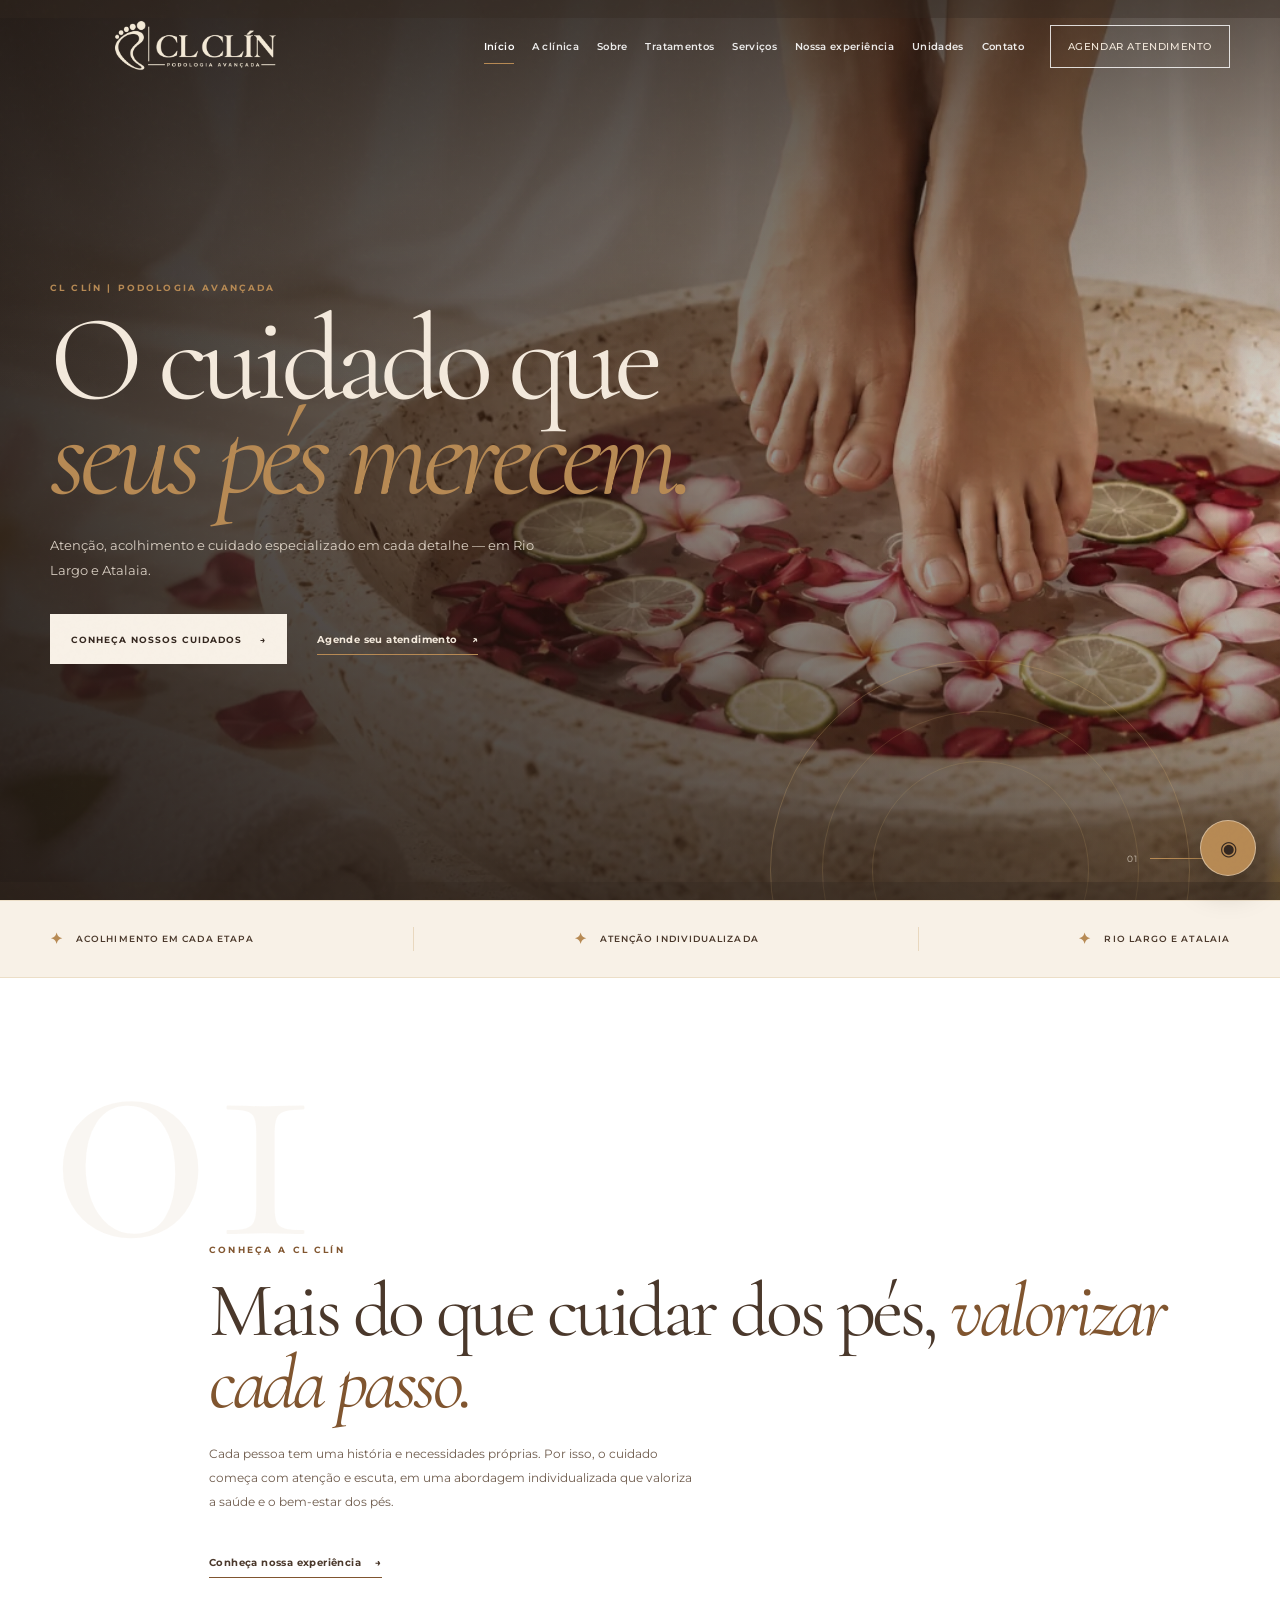
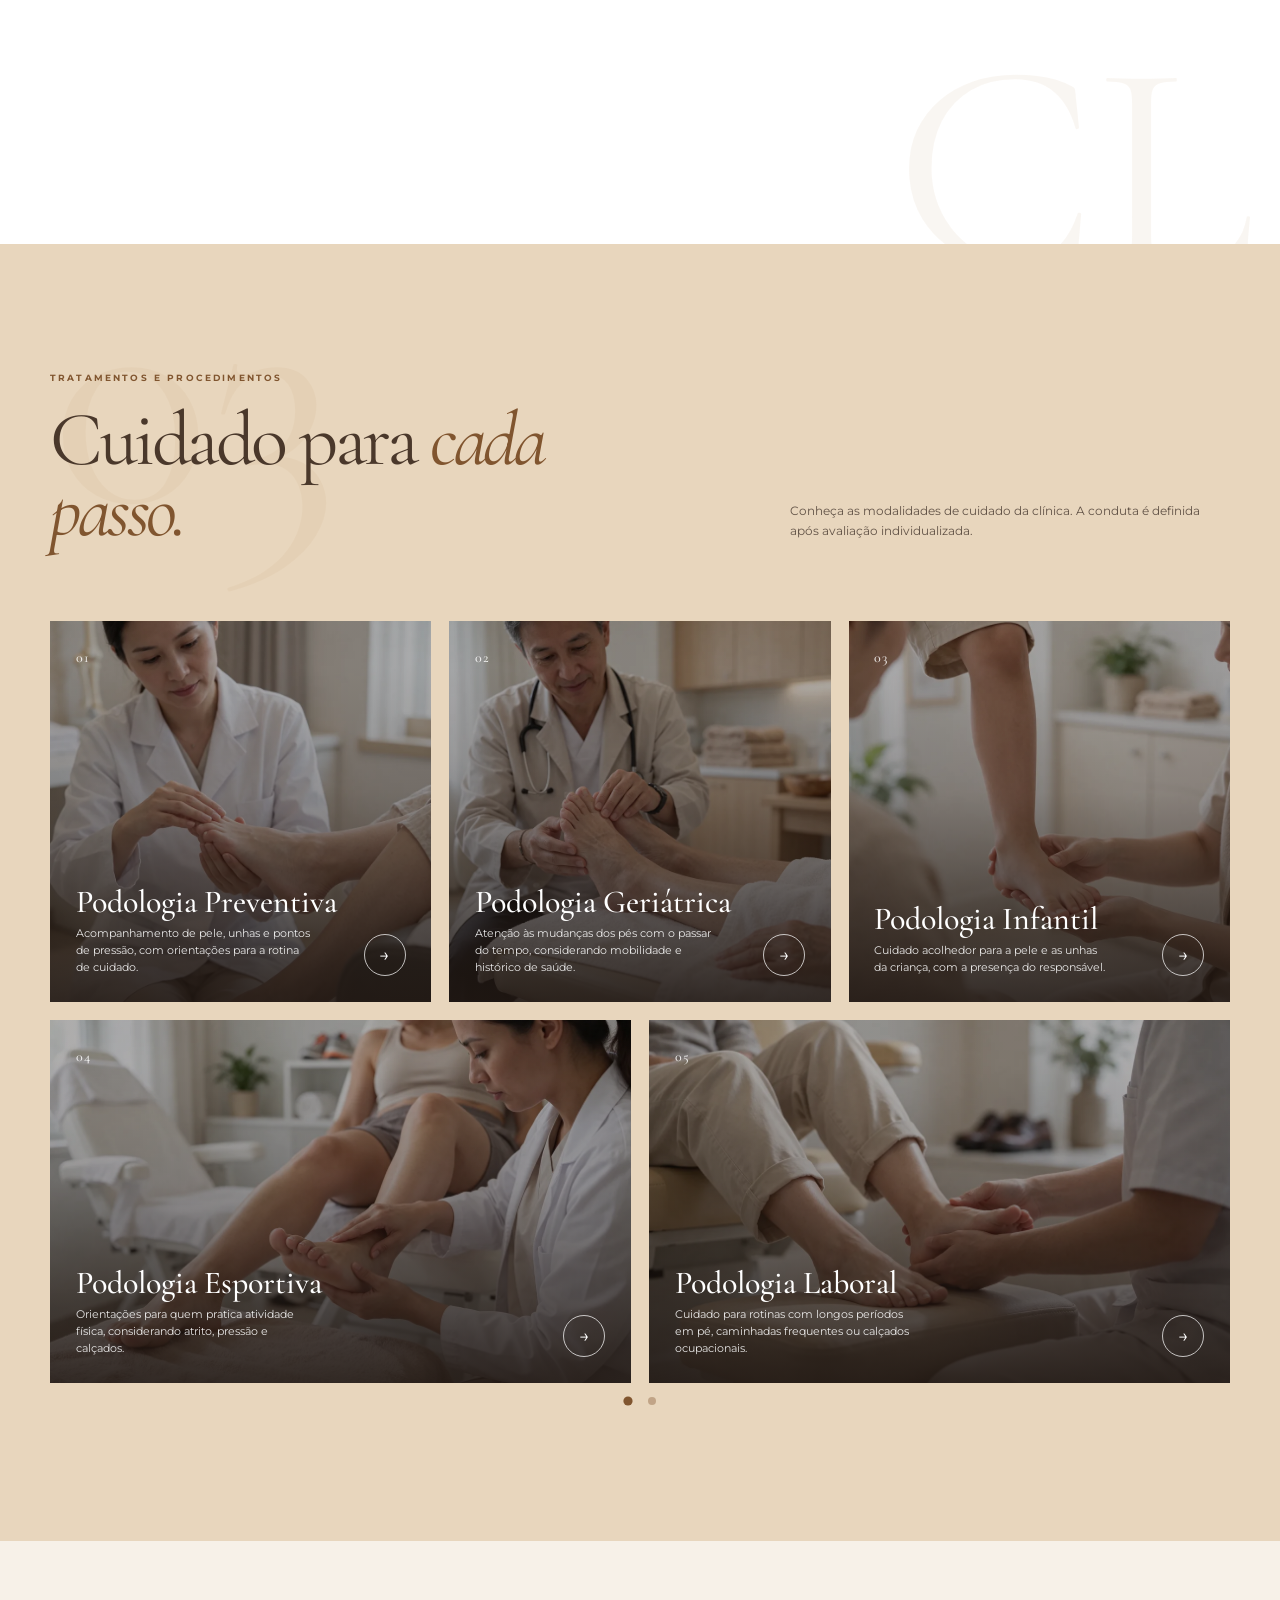
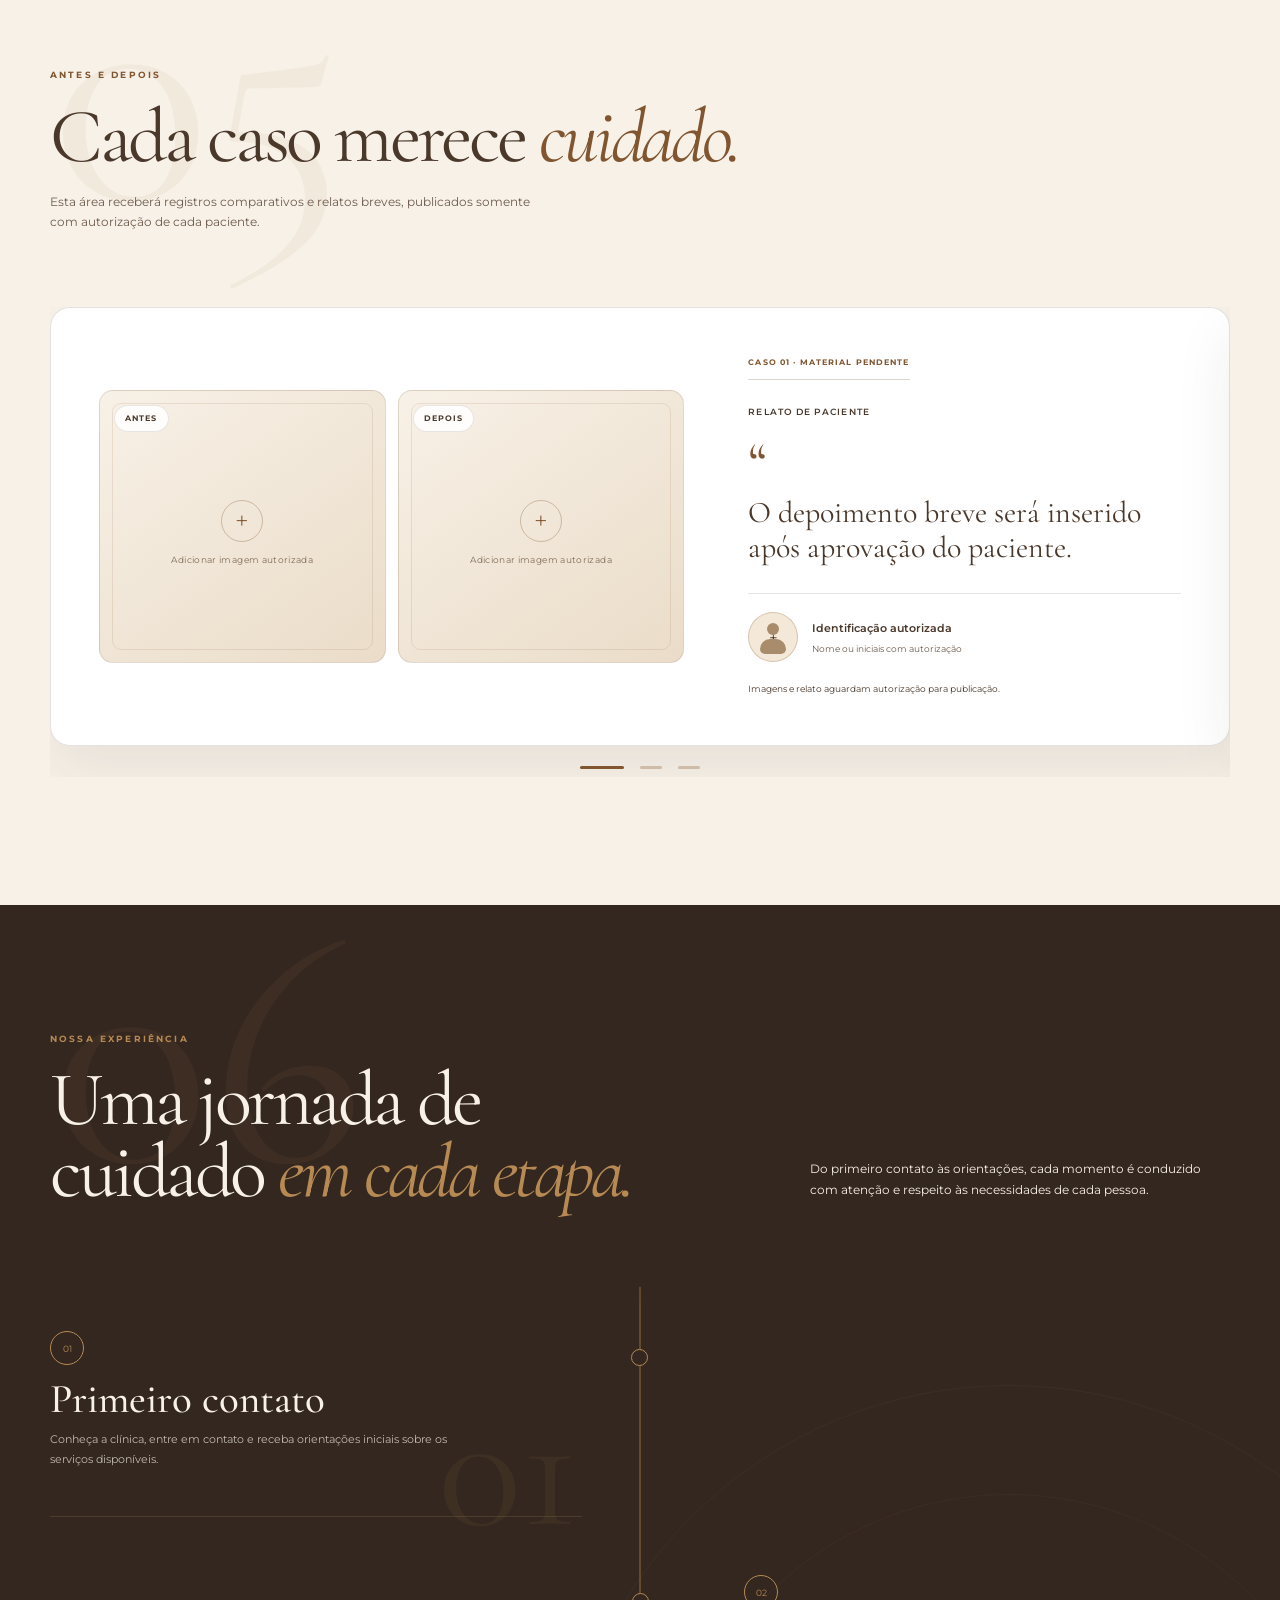
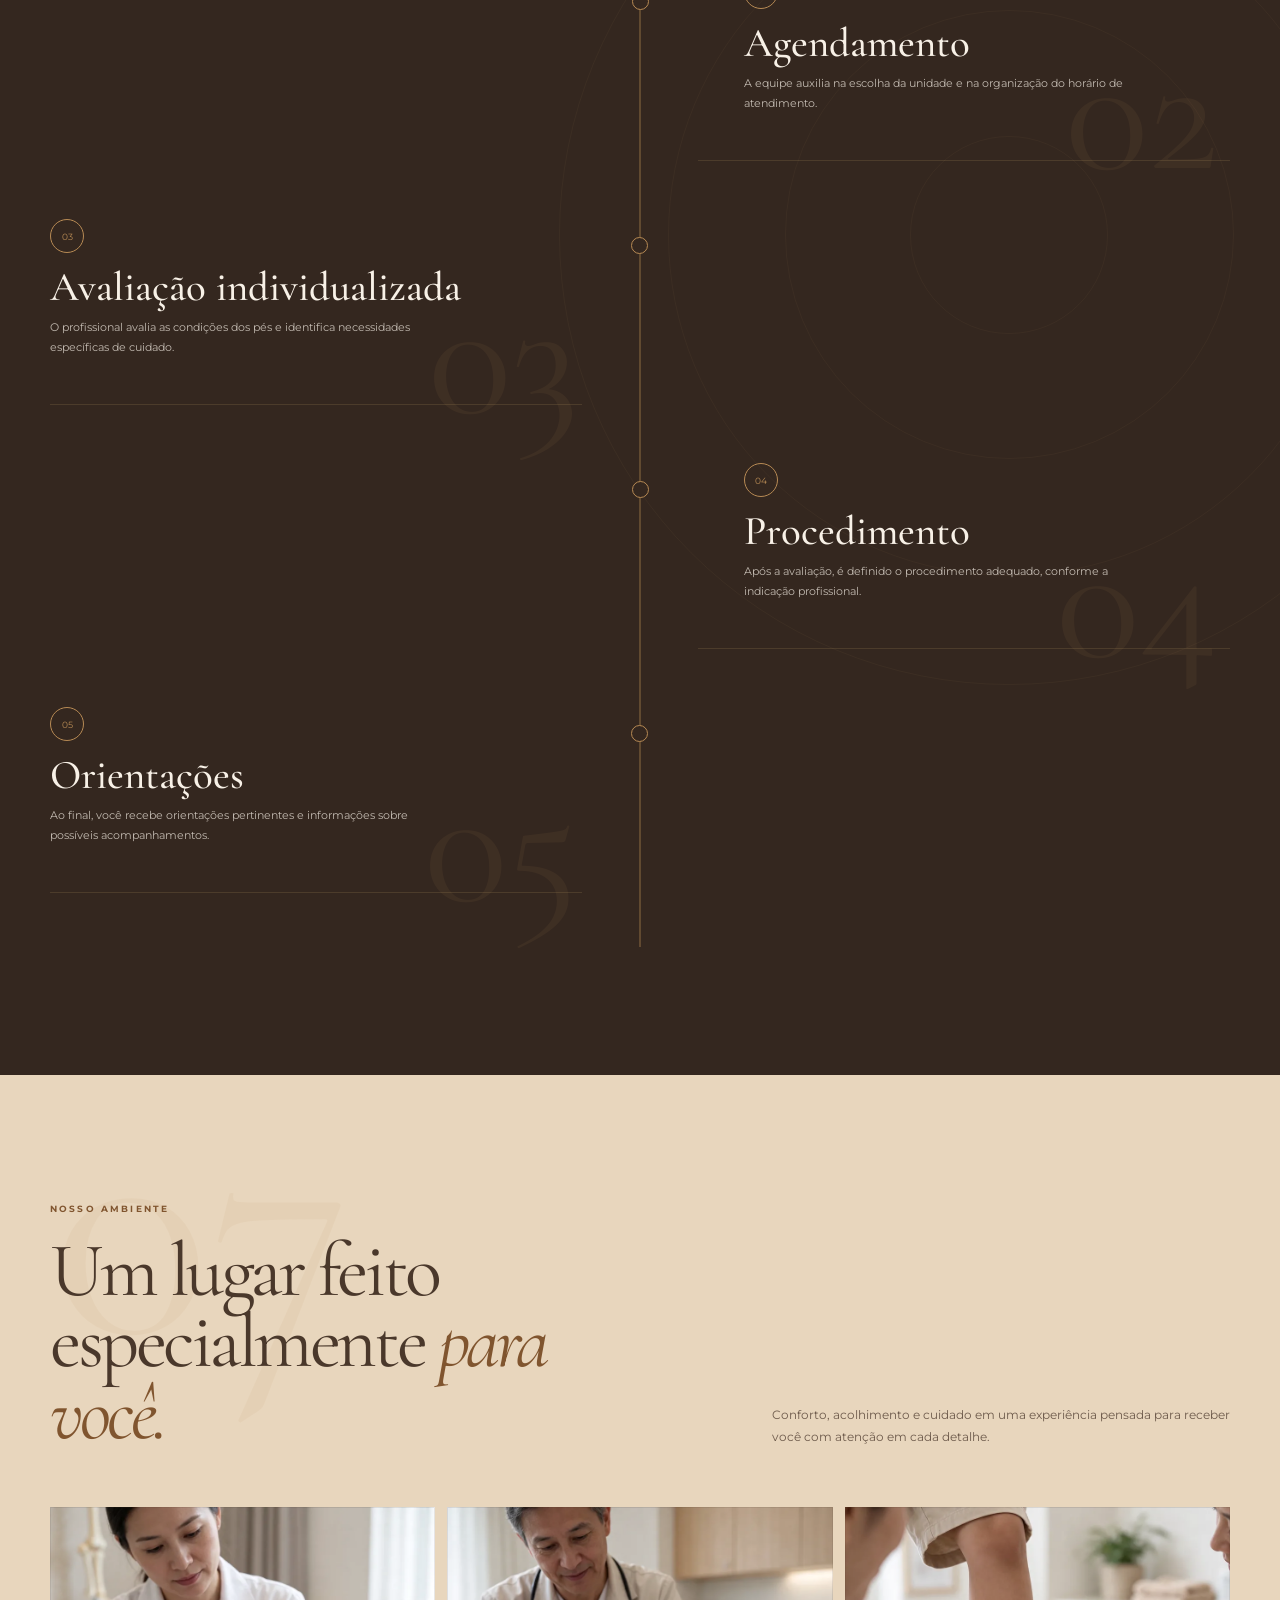
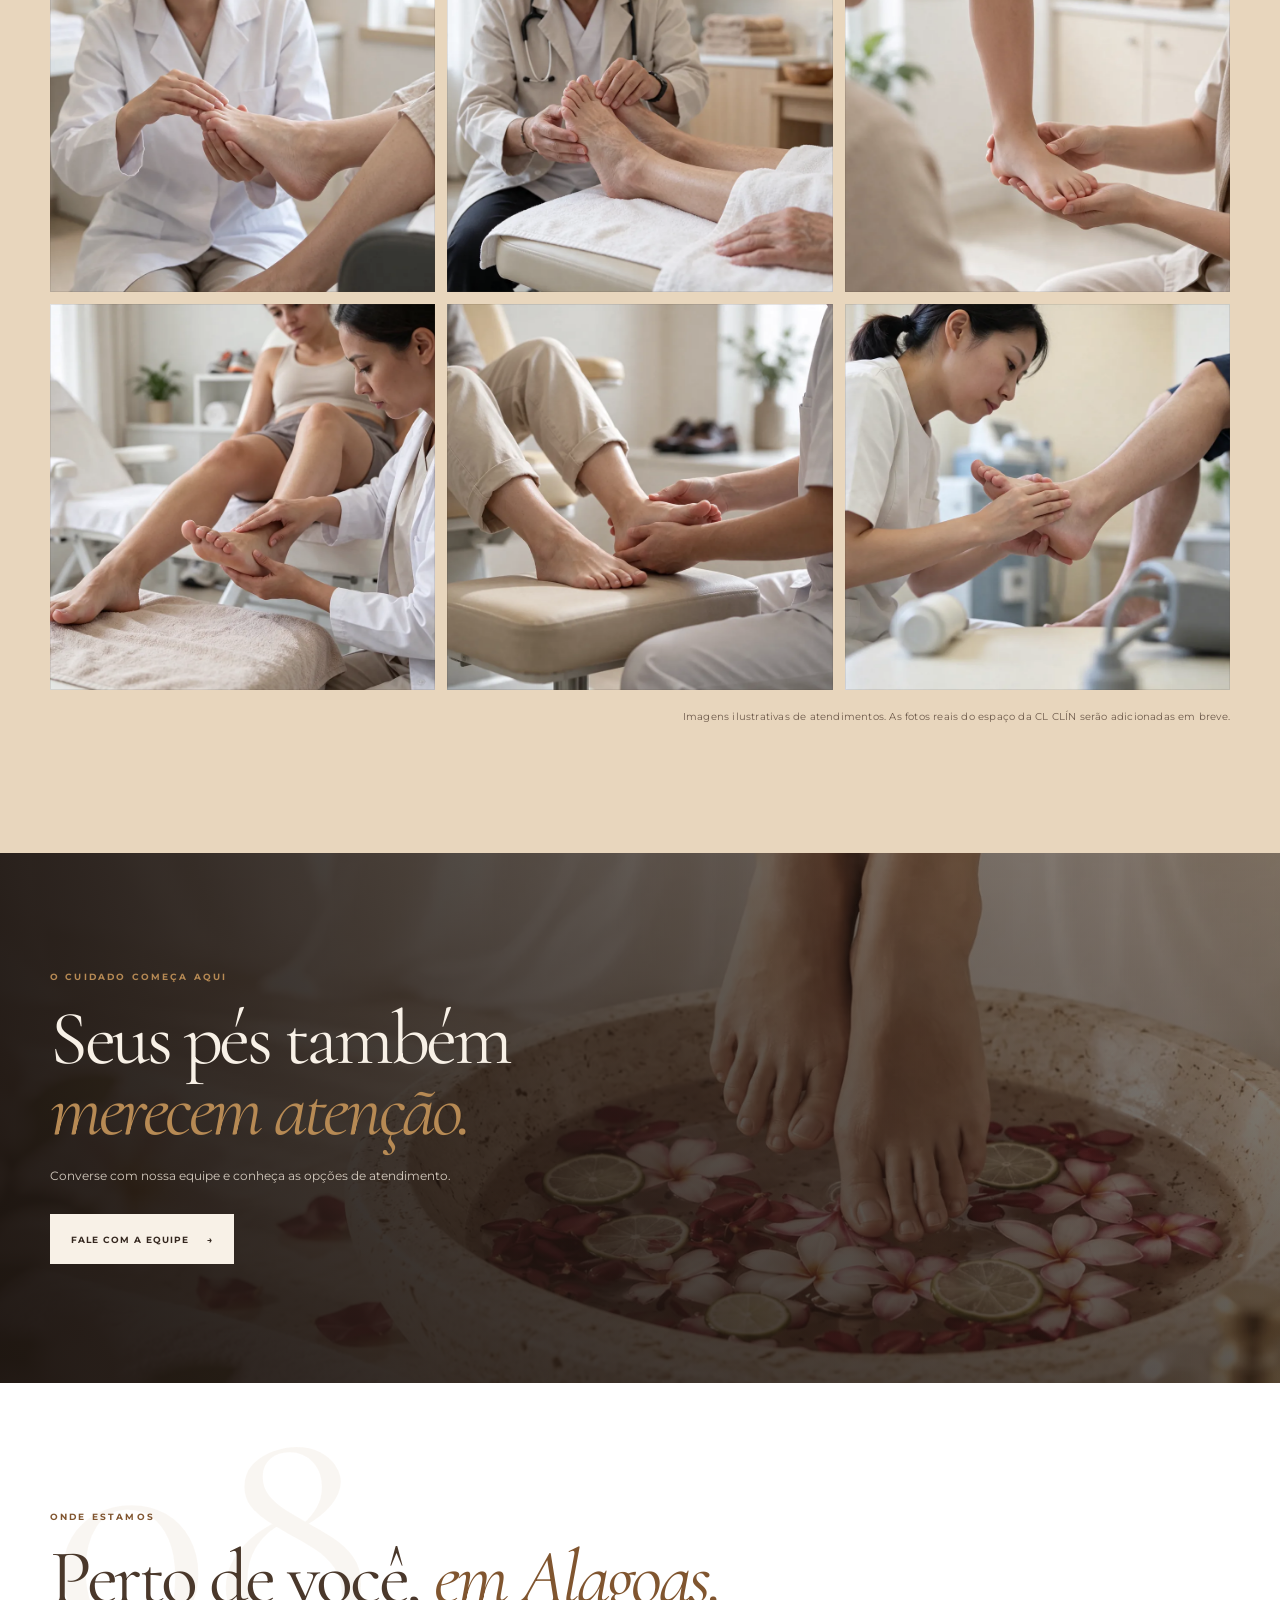
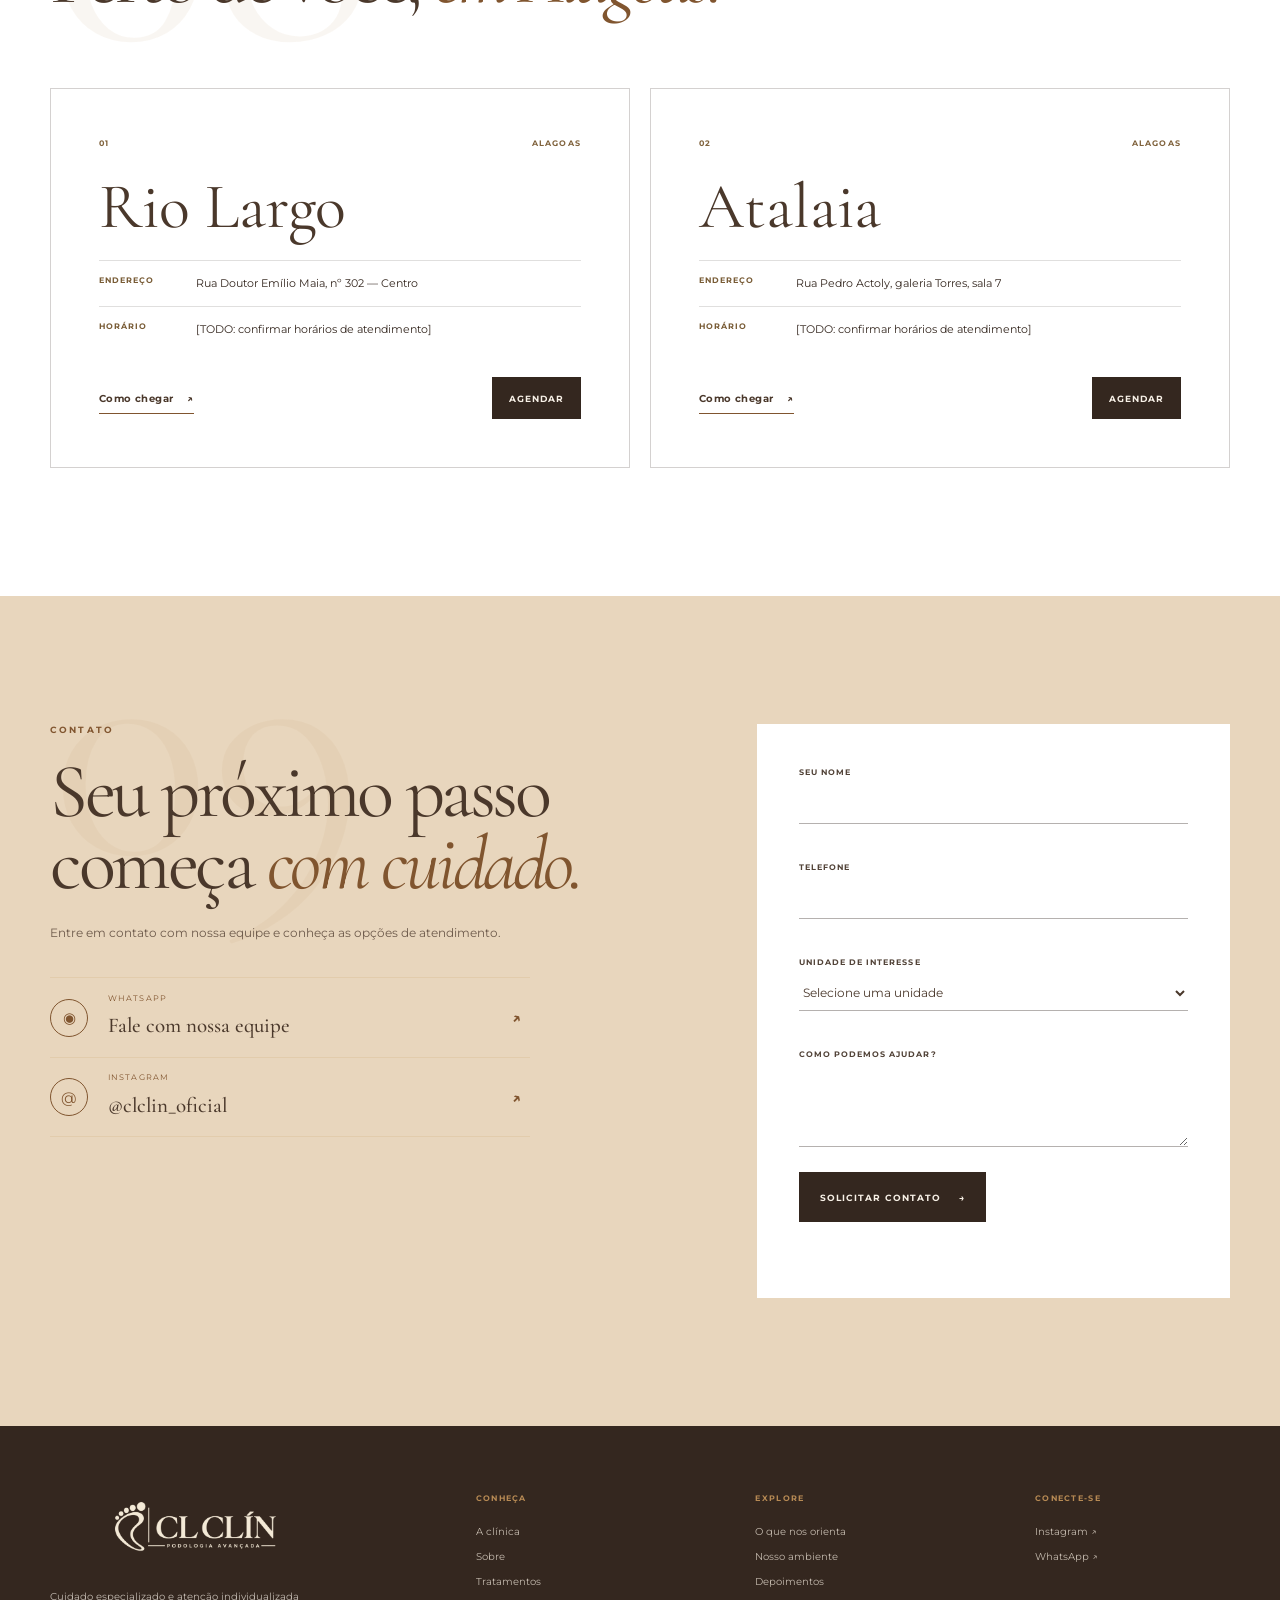
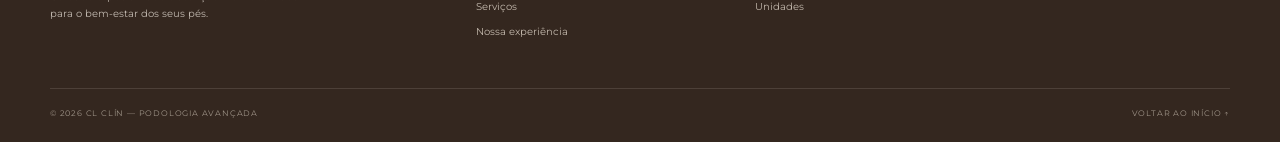
==== commit 3e5e3aea: "up" ====
--- a/index.html
+++ b/index.html
@@ -23,7 +23,7 @@
   <link
     href="https://fonts.googleapis.com/css2?family=Cormorant+Garamond:wght@400;500;600&family=Montserrat:wght@400;500;600;700&display=swap"
     rel="stylesheet">
-  <link rel="stylesheet" href="css/style.css?v=20261122-6">
+  <link rel="stylesheet" href="css/style.css?v=20261124-2">
   <script src="js/script.js?v=20261122-5" defer></script>
 </head>
 
@@ -431,10 +431,10 @@
         <header class="section-heading gallery-heading reveal fade-in">
           <div class="gallery-heading-title">
             <p class="eyebrow">Nosso ambiente</p>
-            <h2 id="gallery-title">Um cuidado presente <em>em cada detalhe.</em></h2>
-          </div>
-          <p class="gallery-description">Acolhimento, atenção e cuidado individualizado acompanham cada etapa do seu
-            atendimento.</p>
+            <h2 id="gallery-title">Um lugar feito especialmente <em>para você.</em></h2>
+          </div>
+          <p class="gallery-description">Conforto, acolhimento e cuidado em uma experiência pensada para receber você
+            com atenção em cada detalhe.</p>
         </header>
         <div class="gallery-grid" role="group" aria-label="Imagens ilustrativas de atendimento podológico">
           <button class="gallery-item" type="button" data-space-tile style="--tile-index: 0"
--- a/css/style.css
+++ b/css/style.css
@@ -1438,12 +1438,12 @@
 }
 
 .gallery.is-active .gallery-item img {
-  animation: gallery-image-cycle 8s ease-in-out infinite;
+  animation: gallery-image-cycle 9s ease-in-out infinite;
   animation-delay: calc(var(--tile-index, 0) * -1.15s);
 }
 
 .gallery.is-active .gallery-item-word {
-  animation: gallery-word-cycle 8s ease-in-out infinite;
+  animation: gallery-word-cycle 9s ease-in-out infinite;
   animation-delay: calc(var(--tile-index, 0) * -1.15s);
 }
 
@@ -1456,21 +1456,21 @@
 }
 
 @keyframes gallery-image-cycle {
-  0%, 38%, 88%, 100% {
+  0%, 34%, 90%, 100% {
     opacity: 1;
   }
 
-  44%, 82% {
+  42%, 82% {
     opacity: 0;
   }
 }
 
 @keyframes gallery-word-cycle {
-  0%, 38%, 88%, 100% {
+  0%, 34%, 90%, 100% {
     opacity: 0;
   }
 
-  44%, 82% {
+  42%, 82% {
     opacity: 1;
   }
 }
@@ -3236,9 +3236,14 @@
     transition-duration: 850ms !important;
   }
 
-  .gallery.is-active .gallery-item img,
+  .gallery.is-active .gallery-item img {
+    animation: gallery-image-cycle 9s ease-in-out infinite !important;
+    animation-delay: calc(var(--tile-index, 0) * -1.15s) !important;
+  }
+
   .gallery.is-active .gallery-item-word {
-    animation: none;
+    animation: gallery-word-cycle 9s ease-in-out infinite !important;
+    animation-delay: calc(var(--tile-index, 0) * -1.15s) !important;
   }
 
   .gallery-item img {
